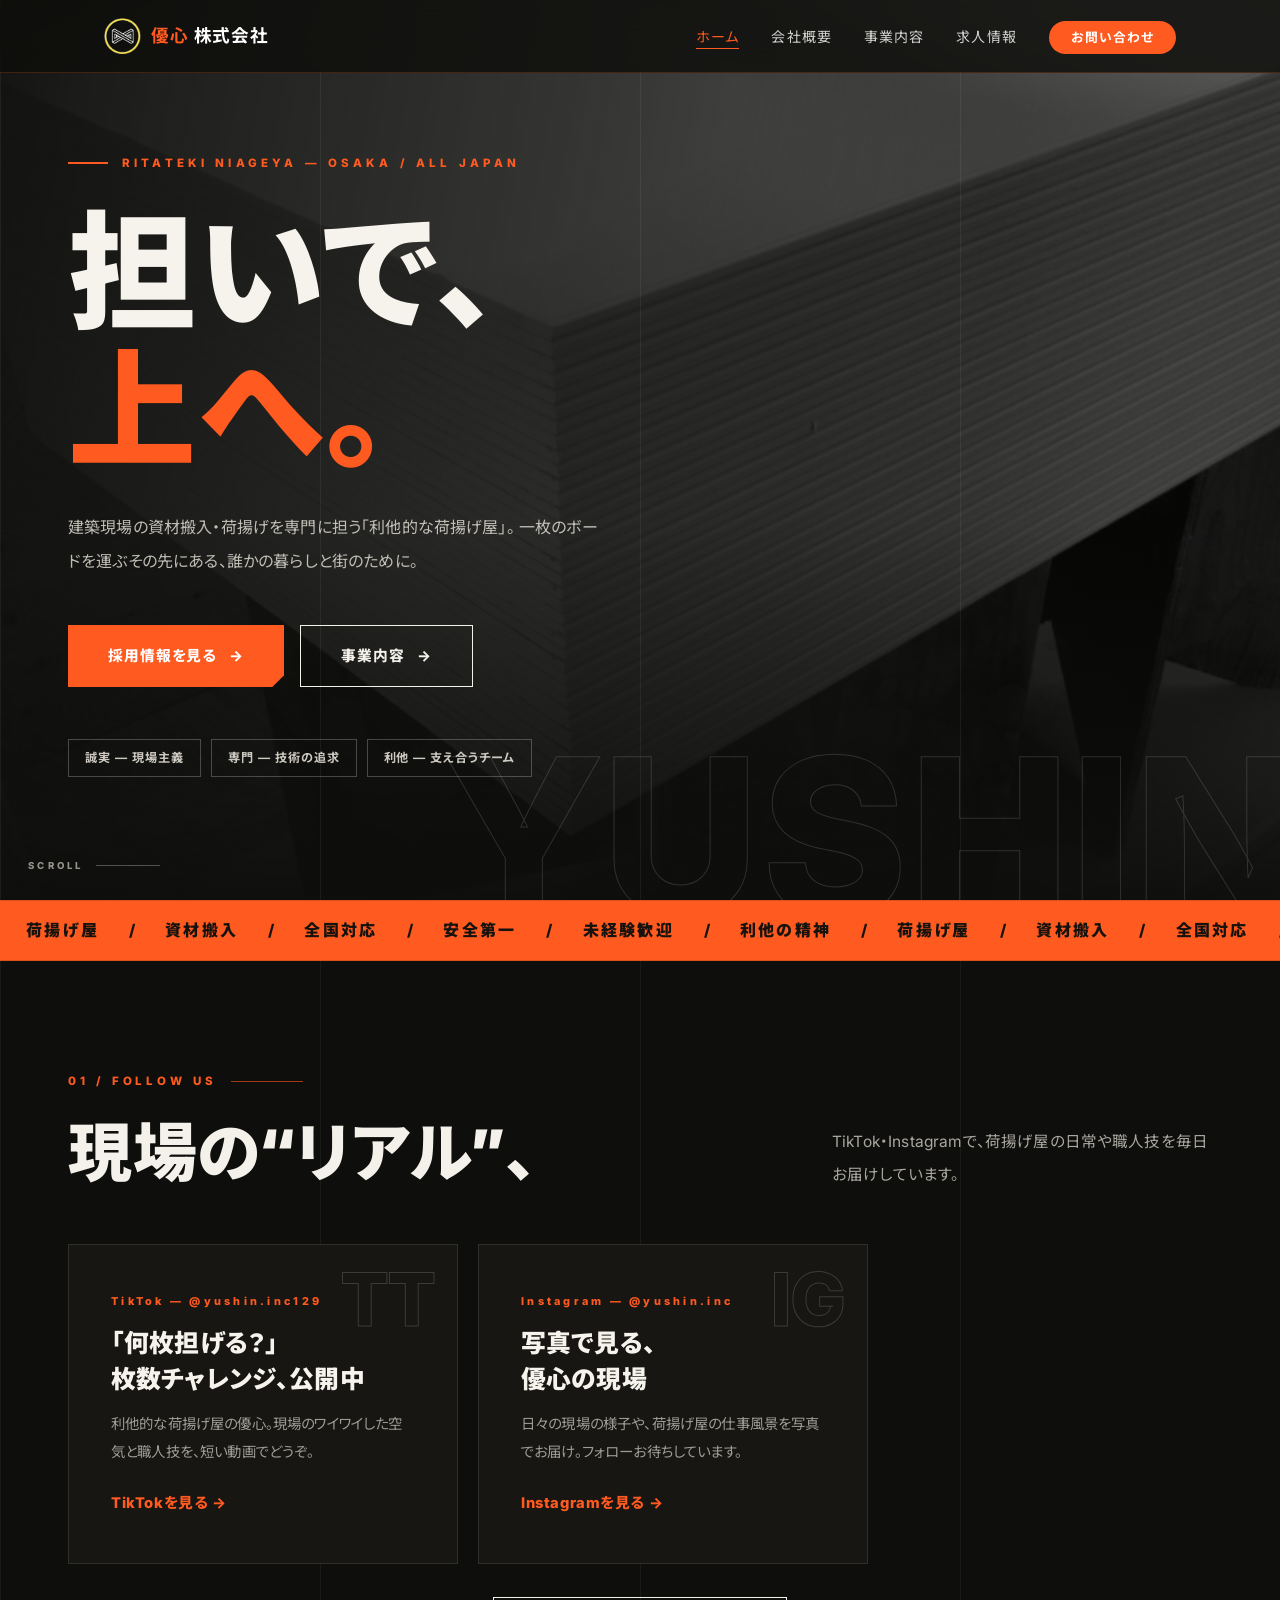
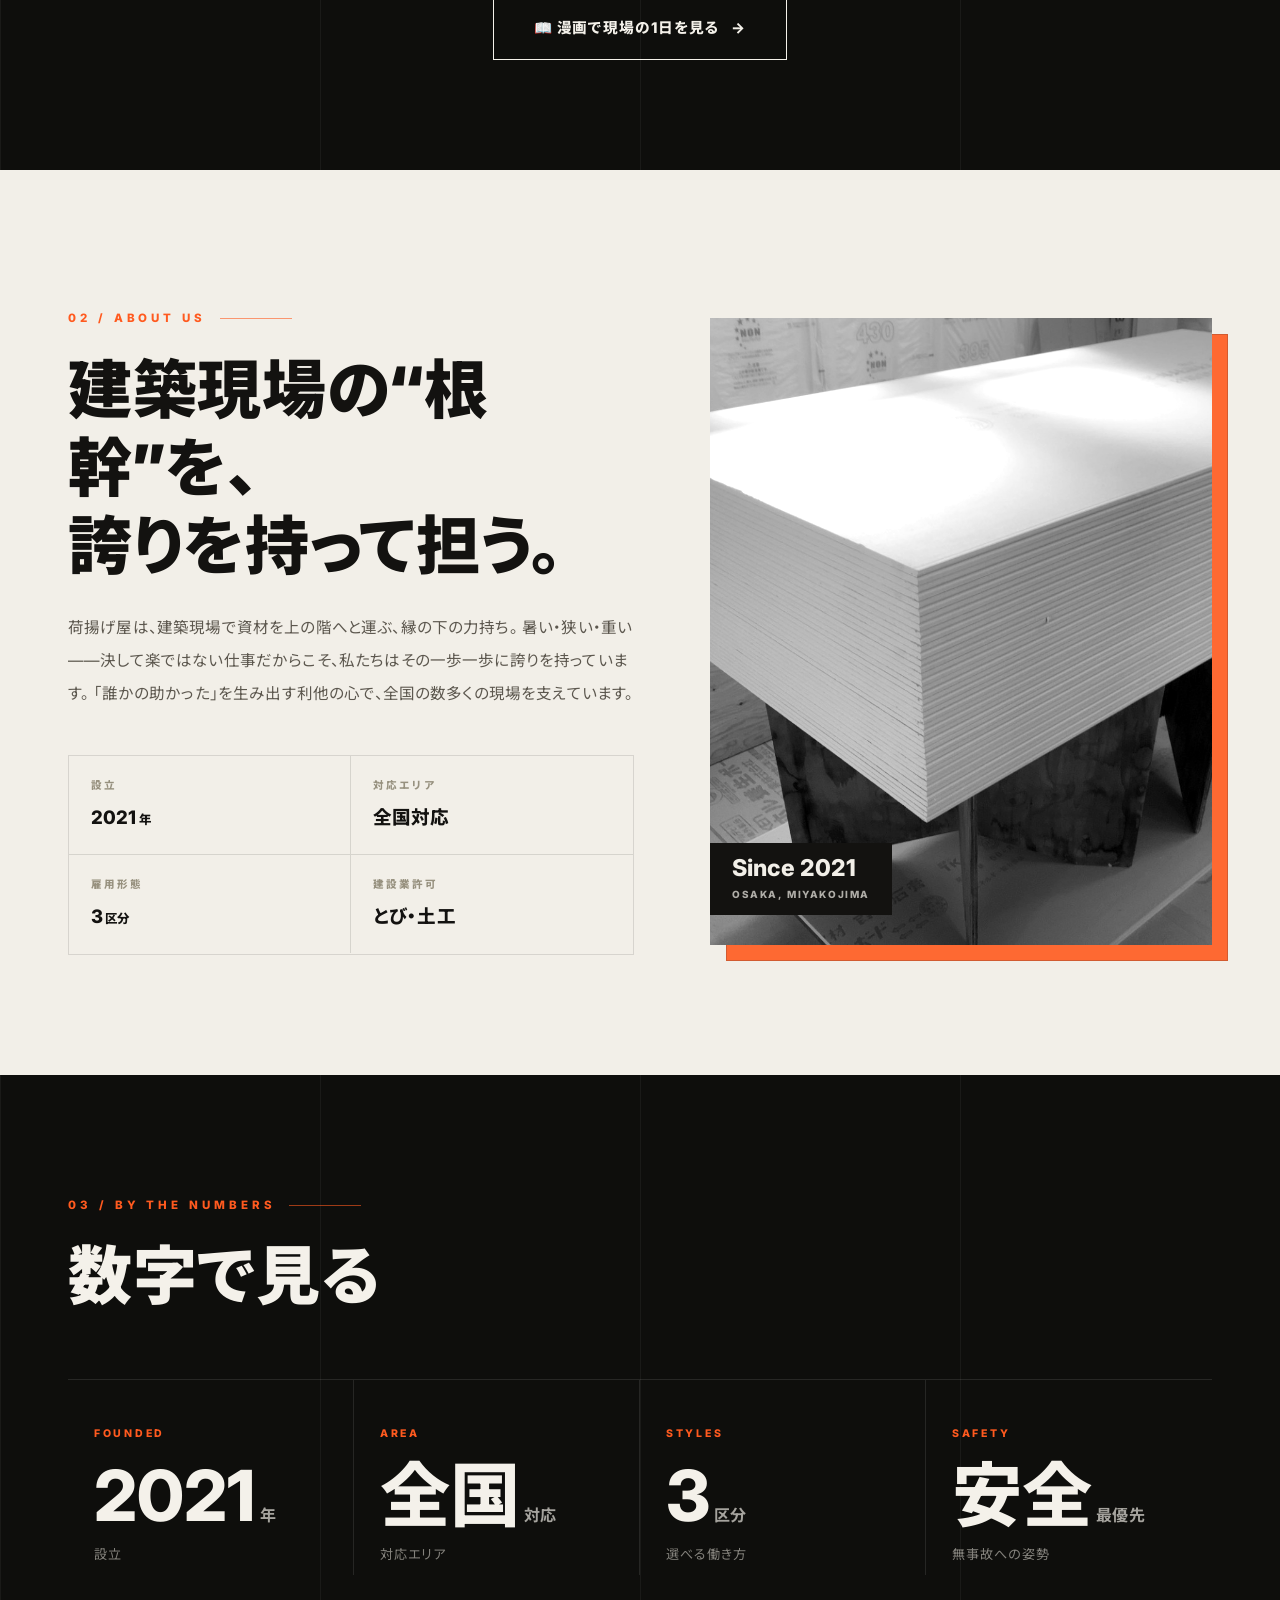
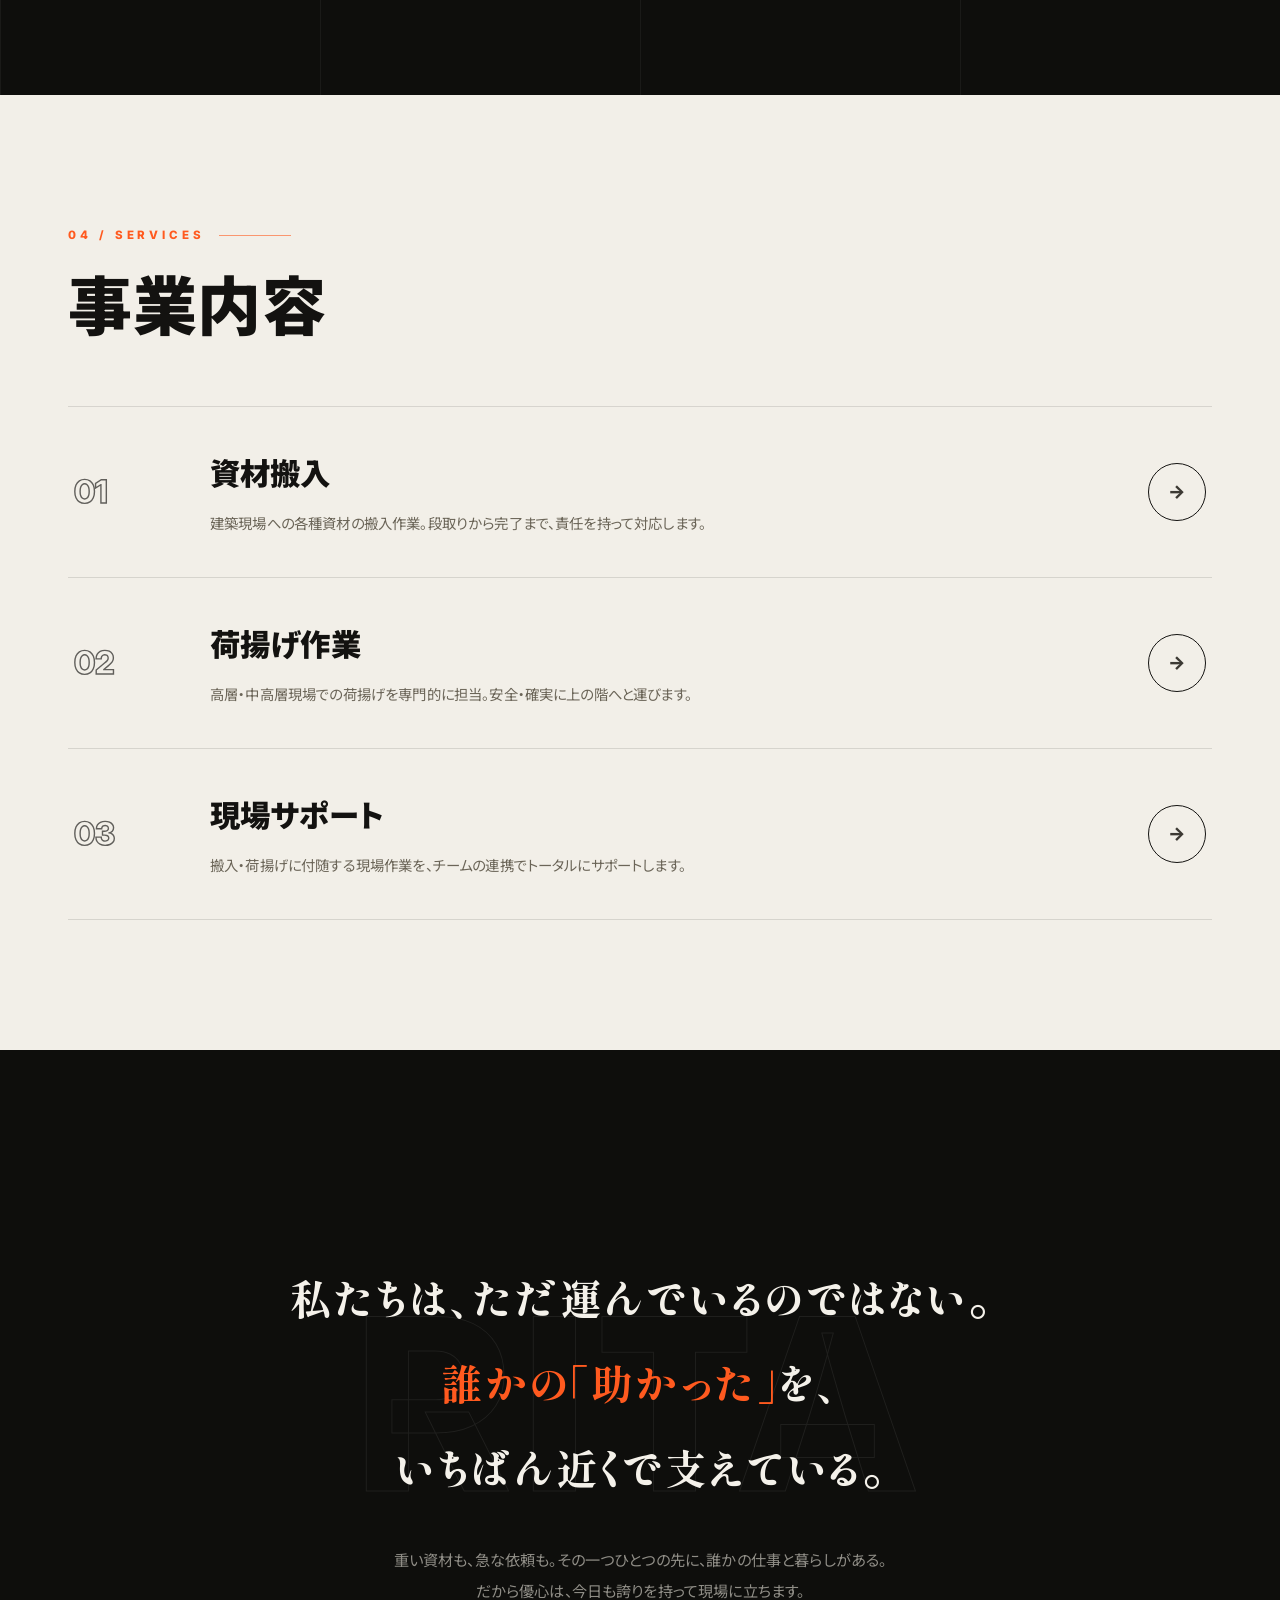
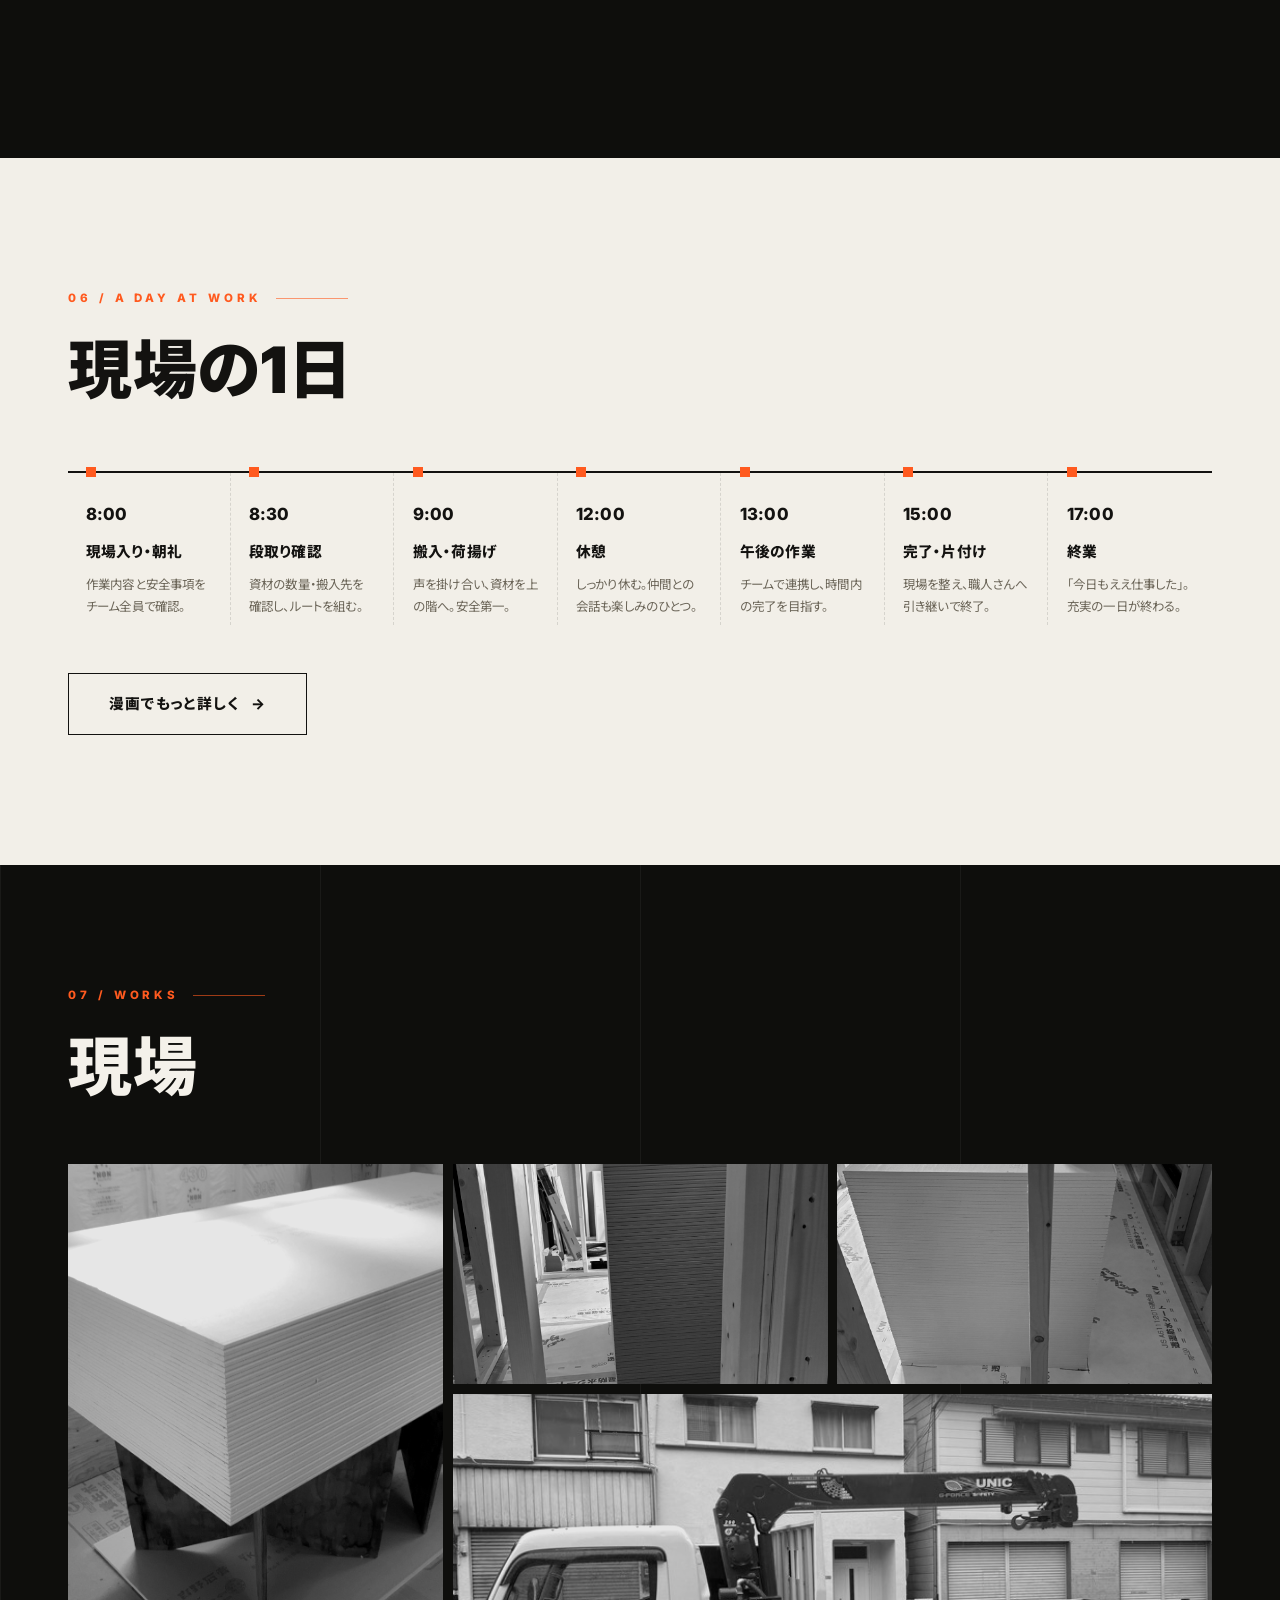
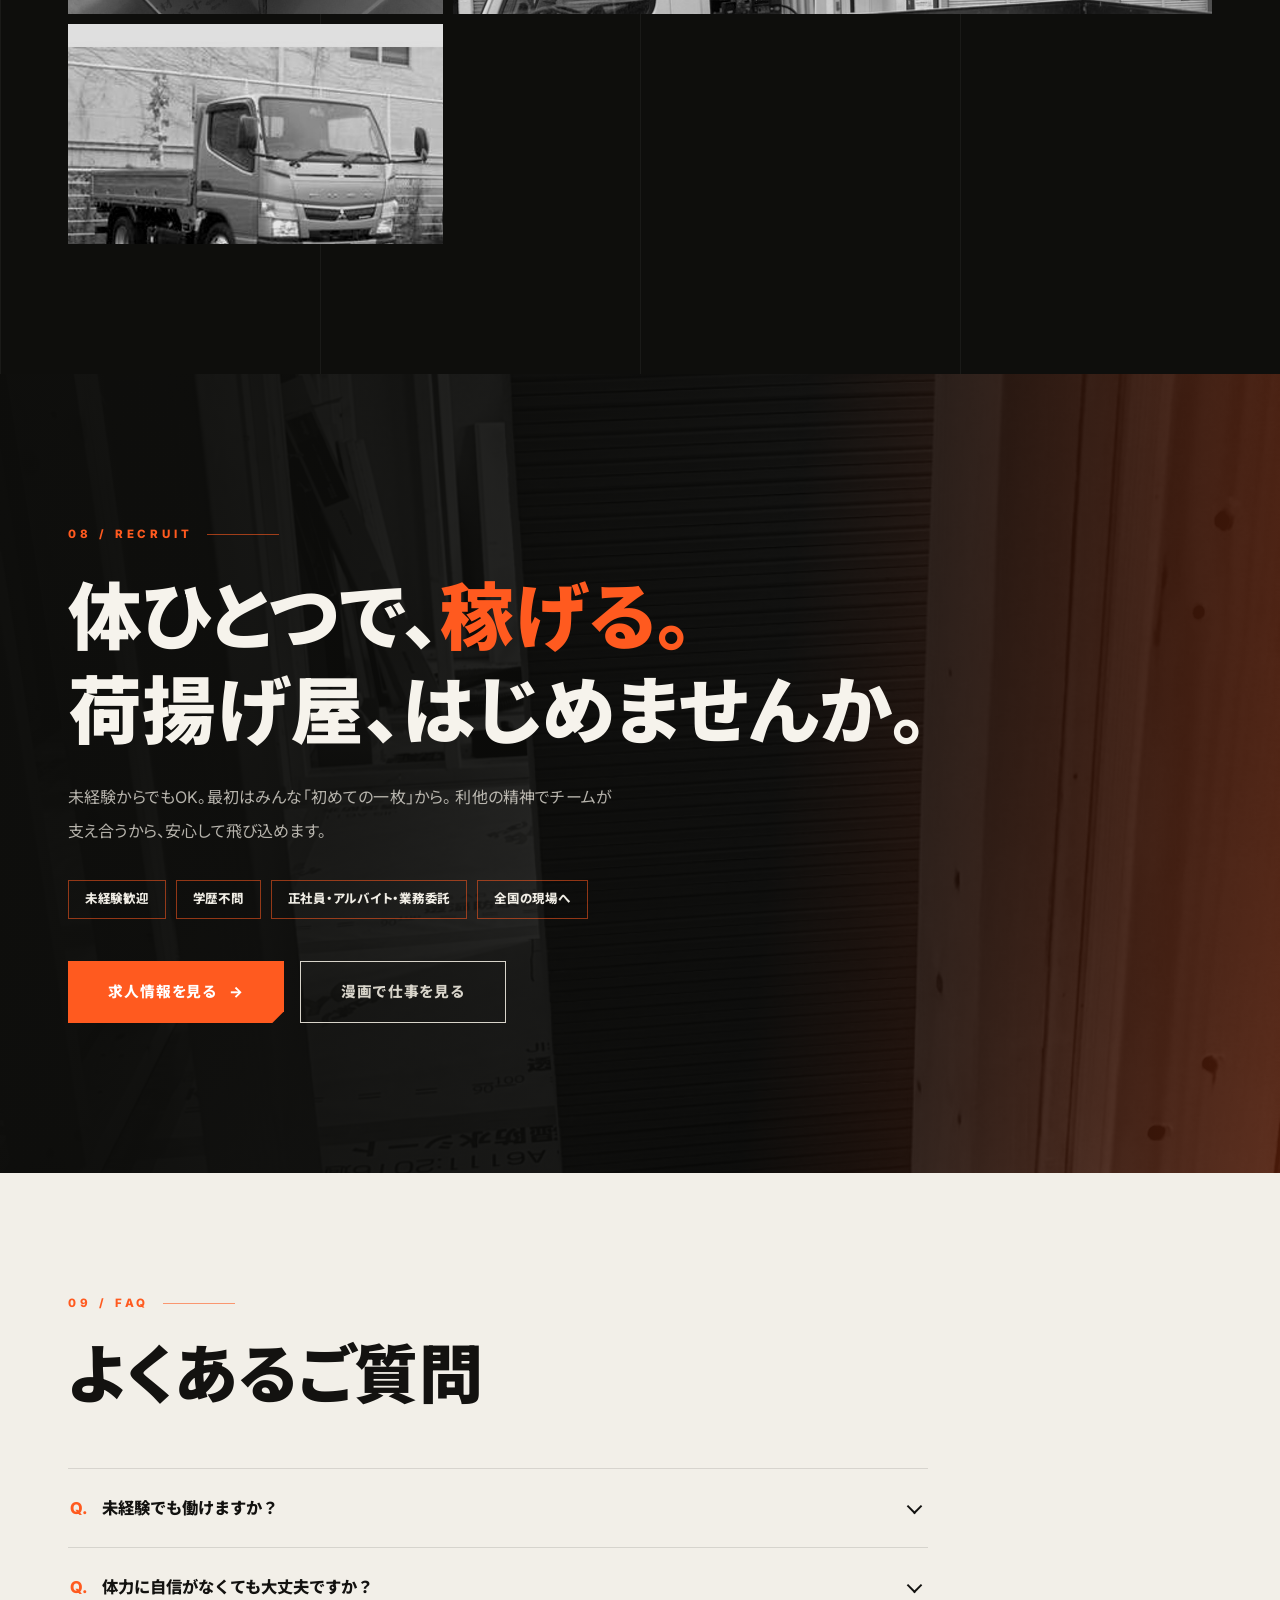
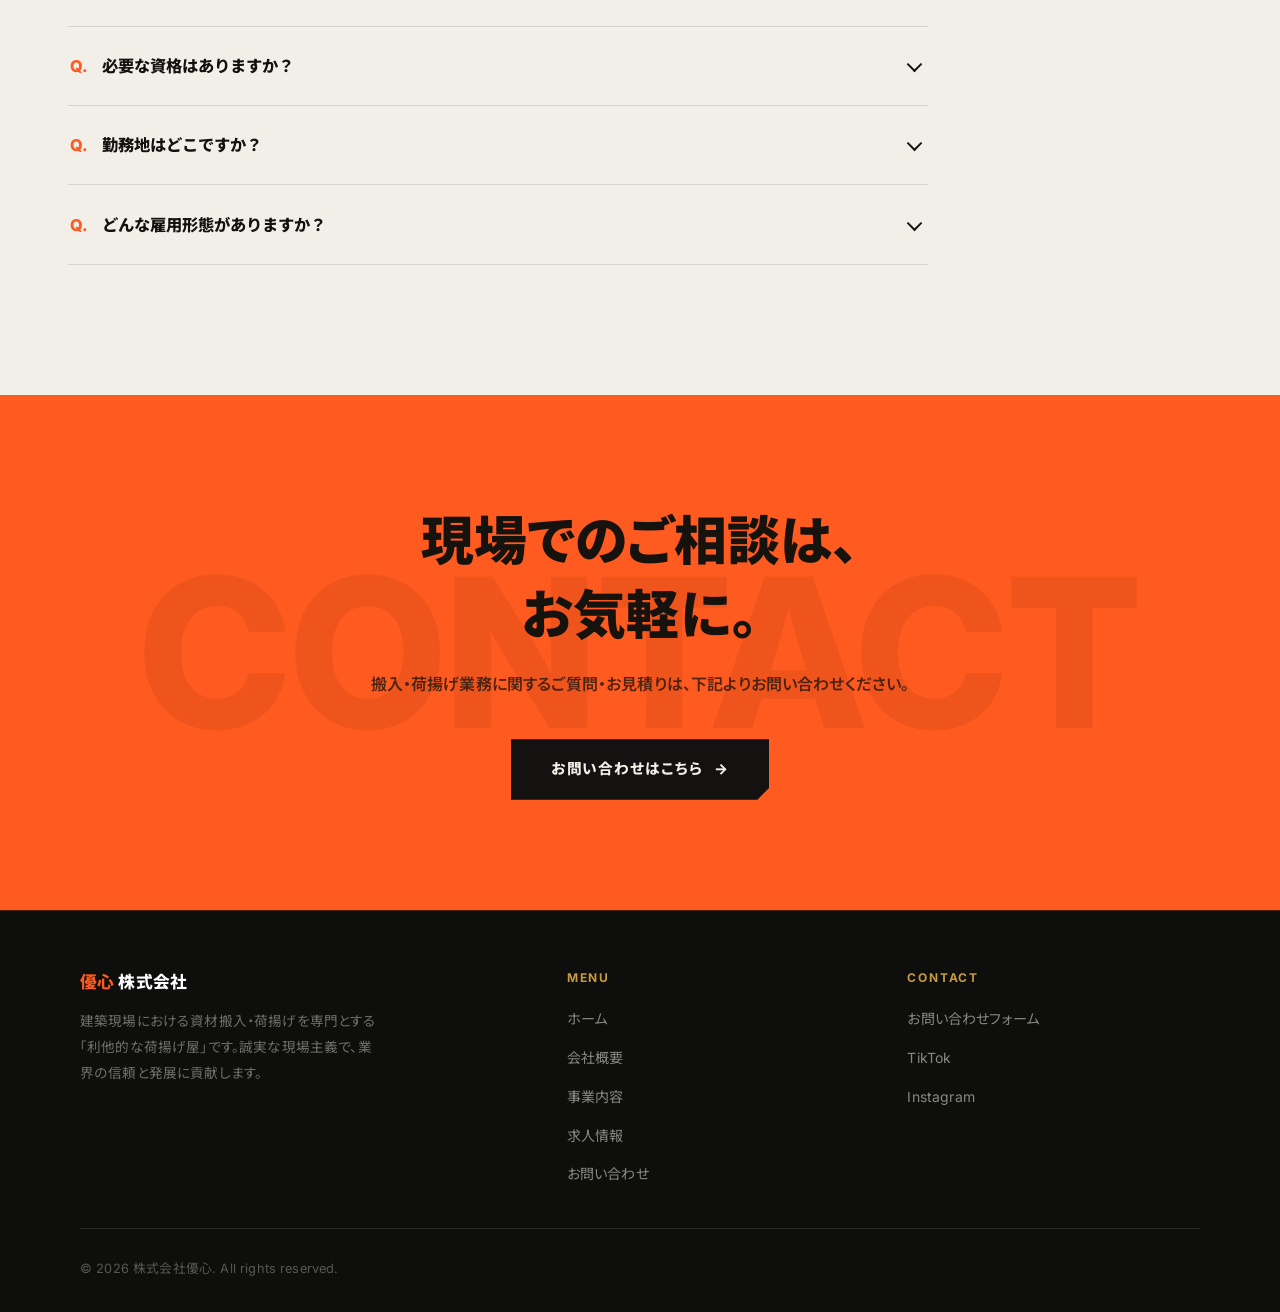
==== index.html @ e45fff1f "トップページをインダストリアル・エディトリアル調に全面刷新 テイストを紺×金の高級コーポレートから、炭黒×セーフティオレンジ× 特大タイポグラフィの上級デザインへ一新。  - 専用デザインシステム h" ====
<!DOCTYPE html>
<html lang="ja">
<head>
  <meta charset="UTF-8">
  <meta name="viewport" content="width=device-width, initial-scale=1.0">
  <title>株式会社優心 | 建築現場の搬入・荷揚げ専門｜大阪</title>
  <meta name="description" content="株式会社優心は、大阪を拠点に建築現場の資材搬入・荷揚げを専門とする「利他的な荷揚げ屋」です。誠実な現場主義で、全国の現場を支えます。未経験歓迎・求人募集中。">
  <link rel="stylesheet" href="style.css">
  <link rel="stylesheet" href="home.css">
</head>
<body>

  <!-- Header -->
  <header class="site-header">
    <div class="header-inner">
      <a href="index.html" class="site-logo">
        <img src="logo.png" alt="株式会社優心ロゴ" class="logo-img">
        <span class="logo-text"><span>優心</span> 株式会社</span>
      </a>
      <nav>
        <ul class="nav-links">
          <li><a href="index.html" class="active">ホーム</a></li>
          <li><a href="about.html">会社概要</a></li>
          <li><a href="business.html">事業内容</a></li>
          <li><a href="recruit.html">求人情報</a></li>
          <li><a href="contact.html" class="nav-cta">お問い合わせ</a></li>
        </ul>
      </nav>
    </div>
  </header>

  <main>

    <!-- ============ HERO ============ -->
    <section class="hv">
      <div class="hv-slides">
        <div class="hv-slide active" style="background-image:url('IMG_3528.JPG')"></div>
        <div class="hv-slide" style="background-image:url('IMG_3526.JPG')"></div>
        <div class="hv-slide" style="background-image:url('IMG_3527.JPG')"></div>
        <div class="hv-slide" style="background-image:url('IMG_3530.JPG')"></div>
      </div>
      <div class="hv-shade"></div>
      <div class="hv-grid"></div>
      <div class="hv-ghost" aria-hidden="true">YUSHIN</div>

      <div class="hv-in">
        <p class="hv-kicker">Ritateki Niageya — Osaka / All Japan</p>
        <h1 class="hv-title">担いで、<br><span class="org">上へ。</span></h1>
        <p class="hv-sub">
          建築現場の資材搬入・荷揚げを専門に担う「利他的な荷揚げ屋」。
          一枚のボードを運ぶその先にある、誰かの暮らしと街のために。
        </p>
        <div class="hv-cta">
          <a href="recruit.html" class="b-solid">採用情報を見る <span class="b-arrow">→</span></a>
          <a href="business.html" class="b-ghost">事業内容 <span class="b-arrow">→</span></a>
        </div>
        <div class="hv-badges">
          <span>誠実 — 現場主義</span>
          <span>専門 — 技術の追求</span>
          <span>利他 — 支え合うチーム</span>
        </div>
      </div>

      <div class="hv-scroll">SCROLL<span class="ln"></span></div>
    </section>

    <!-- ============ TAPE ============ -->
    <div class="tape" aria-hidden="true">
      <div class="tape-track">
        <span><span class="t">荷揚げ屋</span><span class="s">/</span><span class="t">資材搬入</span><span class="s">/</span><span class="t">全国対応</span><span class="s">/</span><span class="t">安全第一</span><span class="s">/</span><span class="t">未経験歓迎</span><span class="s">/</span><span class="t">利他の精神</span><span class="s">/</span></span>
        <span><span class="t">荷揚げ屋</span><span class="s">/</span><span class="t">資材搬入</span><span class="s">/</span><span class="t">全国対応</span><span class="s">/</span><span class="t">安全第一</span><span class="s">/</span><span class="t">未経験歓迎</span><span class="s">/</span><span class="t">利他の精神</span><span class="s">/</span></span>
      </div>
    </div>

    <!-- ============ SNS（最上部） ============ -->
    <section class="sns-sec dark-sec gridlines">
      <div class="ed-wrap">
        <div class="sns-head">
          <div>
            <p class="ed-index">01 / Follow Us</p>
            <h2 class="ed-title">現場の“リアル”、<span class="stroke">発信中。</span></h2>
          </div>
          <p class="ed-body" style="max-width:380px;">TikTok・Instagramで、荷揚げ屋の日常や職人技を毎日お届けしています。</p>
        </div>
        <div class="sns-grid">
          <a href="https://www.tiktok.com/@yushin.inc129" target="_blank" rel="noopener" class="sns-card">
            <span class="big" aria-hidden="true">TT</span>
            <p class="eyebrow">TikTok — @yushin.inc129</p>
            <h3>「何枚担げる？」<br>枚数チャレンジ、公開中</h3>
            <p>利他的な荷揚げ屋の優心。現場のワイワイした空気と職人技を、短い動画でどうぞ。</p>
            <span class="go">TikTokを見る <span class="b-arrow">→</span></span>
          </a>
          <a href="https://www.instagram.com/yushin.inc" target="_blank" rel="noopener" class="sns-card">
            <span class="big" aria-hidden="true">IG</span>
            <p class="eyebrow">Instagram — @yushin.inc</p>
            <h3>写真で見る、<br>優心の現場</h3>
            <p>日々の現場の様子や、荷揚げ屋の仕事風景を写真でお届け。フォローお待ちしています。</p>
            <span class="go">Instagramを見る <span class="b-arrow">→</span></span>
          </a>
        </div>
        <div class="sns-foot">
          <a href="manga.html" class="b-ghost">📖 漫画で現場の1日を見る <span class="b-arrow">→</span></a>
        </div>
      </div>
    </section>

    <!-- ============ ABOUT ============ -->
    <section class="about-sec light-sec">
      <div class="ed-wrap">
        <div class="about-grid">
          <div>
            <p class="ed-index">02 / About Us</p>
            <h2 class="ed-title">建築現場の“根幹”を、<br>誇りを持って担う。</h2>
            <p class="ed-body" style="margin-top:26px;">
              荷揚げ屋は、建築現場で資材を上の階へと運ぶ、縁の下の力持ち。
              暑い・狭い・重い——決して楽ではない仕事だからこそ、私たちはその一歩一歩に誇りを持っています。
              「誰かの助かった」を生み出す利他の心で、全国の数多くの現場を支えています。
            </p>
            <div class="about-facts">
              <div class="f"><div class="k">設立</div><div class="v" data-count="2021">2021<small>年</small></div></div>
              <div class="f"><div class="k">対応エリア</div><div class="v">全国対応</div></div>
              <div class="f"><div class="k">雇用形態</div><div class="v" data-count="3">3<small>区分</small></div></div>
              <div class="f"><div class="k">建設業許可</div><div class="v">とび・土工</div></div>
            </div>
          </div>
          <div class="about-media">
            <img src="IMG_3528.JPG" alt="現場に積まれた石膏ボード">
            <div class="tag"><div class="n">Since 2021</div><span class="t">OSAKA, MIYAKOJIMA</span></div>
          </div>
        </div>
      </div>
    </section>

    <!-- ============ NUMBERS ============ -->
    <section class="num-sec dark-sec gridlines">
      <div class="ed-wrap">
        <p class="ed-index">03 / By the Numbers</p>
        <h2 class="ed-title">数字で見る<span class="stroke">優心</span></h2>
        <div class="num-grid">
          <div class="num-b"><p class="idx">FOUNDED</p><div class="val" data-count="2021">2021<small>年</small></div><p class="cap">設立</p></div>
          <div class="num-b"><p class="idx">AREA</p><div class="val">全国<small>対応</small></div><p class="cap">対応エリア</p></div>
          <div class="num-b"><p class="idx">STYLES</p><div class="val" data-count="3">3<small>区分</small></div><p class="cap">選べる働き方</p></div>
          <div class="num-b"><p class="idx">SAFETY</p><div class="val">安全<small>最優先</small></div><p class="cap">無事故への姿勢</p></div>
        </div>
      </div>
    </section>

    <!-- ============ SERVICES ============ -->
    <section class="svc-sec light-sec">
      <div class="ed-wrap">
        <p class="ed-index">04 / Services</p>
        <h2 class="ed-title">事業内容</h2>
        <div class="svc-rows">
          <a href="business.html" class="svc-row">
            <span class="no">01</span>
            <div>
              <h3>資材搬入</h3>
              <p>建築現場への各種資材の搬入作業。段取りから完了まで、責任を持って対応します。</p>
            </div>
            <span class="arw">→</span>
          </a>
          <a href="business.html" class="svc-row">
            <span class="no">02</span>
            <div>
              <h3>荷揚げ作業</h3>
              <p>高層・中高層現場での荷揚げを専門的に担当。安全・確実に上の階へと運びます。</p>
            </div>
            <span class="arw">→</span>
          </a>
          <a href="business.html" class="svc-row">
            <span class="no">03</span>
            <div>
              <h3>現場サポート</h3>
              <p>搬入・荷揚げに付随する現場作業を、チームの連携でトータルにサポートします。</p>
            </div>
            <span class="arw">→</span>
          </a>
        </div>
      </div>
    </section>

    <!-- ============ PHILOSOPHY ============ -->
    <section class="philo-sec dark-sec">
      <span class="wm" aria-hidden="true">RITA</span>
      <div class="philo-in">
        <p class="ed-index" style="justify-content:center;">05 / Philosophy</p>
        <p class="philo-quote" style="margin-top:34px;">
          私たちは、ただ運んでいるのではない。<br>
          <em>誰かの「助かった」</em>を、<br>
          いちばん近くで支えている。
        </p>
        <p class="philo-sub">
          重い資材も、急な依頼も。その一つひとつの先に、誰かの仕事と暮らしがある。<br>
          だから優心は、今日も誇りを持って現場に立ちます。
        </p>
      </div>
    </section>

    <!-- ============ DAY FLOW ============ -->
    <section class="day-sec light-sec">
      <div class="ed-wrap">
        <p class="ed-index">06 / A Day at Work</p>
        <h2 class="ed-title">現場の1日</h2>
        <div class="day-rail">
          <div class="day-cell"><p class="tm">8:00</p><h3>現場入り・朝礼</h3><p>作業内容と安全事項をチーム全員で確認。</p></div>
          <div class="day-cell"><p class="tm">8:30</p><h3>段取り確認</h3><p>資材の数量・搬入先を確認し、ルートを組む。</p></div>
          <div class="day-cell"><p class="tm">9:00</p><h3>搬入・荷揚げ</h3><p>声を掛け合い、資材を上の階へ。安全第一。</p></div>
          <div class="day-cell"><p class="tm">12:00</p><h3>休憩</h3><p>しっかり休む。仲間との会話も楽しみのひとつ。</p></div>
          <div class="day-cell"><p class="tm">13:00</p><h3>午後の作業</h3><p>チームで連携し、時間内の完了を目指す。</p></div>
          <div class="day-cell"><p class="tm">15:00</p><h3>完了・片付け</h3><p>現場を整え、職人さんへ引き継いで終了。</p></div>
          <div class="day-cell"><p class="tm">17:00</p><h3>終業</h3><p>「今日もええ仕事した」。充実の一日が終わる。</p></div>
        </div>
        <div class="day-foot">
          <a href="manga.html" class="b-ghost">漫画でもっと詳しく <span class="b-arrow">→</span></a>
        </div>
      </div>
    </section>

    <!-- ============ GALLERY ============ -->
    <section class="gal-sec dark-sec gridlines">
      <div class="ed-wrap">
        <p class="ed-index">07 / Works</p>
        <h2 class="ed-title">現場<span class="stroke">ギャラリー</span></h2>
        <div class="gal-grid">
          <div class="gal-item tall"><img src="IMG_3528.JPG" alt="石膏ボードの搬入"><span class="cap">石膏ボードの搬入</span></div>
          <div class="gal-item"><img src="IMG_3526.JPG" alt="建築現場での荷揚げ"><span class="cap">建築現場での荷揚げ</span></div>
          <div class="gal-item"><img src="IMG_3527.JPG" alt="現場に納品された資材"><span class="cap">現場に納品された資材</span></div>
          <div class="gal-item wide"><img src="IMG_3530.JPG" alt="ユニック車も保有"><span class="cap">ユニック車も保有</span></div>
          <div class="gal-item"><img src="IMG_3529.JPG" alt="平ボディ車も保有"><span class="cap">平ボディ車も保有</span></div>
        </div>
      </div>
    </section>

    <!-- ============ RECRUIT ============ -->
    <section class="rec-sec">
      <div class="bgimg"><img src="IMG_3526.JPG" alt=""></div>
      <div class="rec-in">
        <p class="ed-index">08 / Recruit</p>
        <h2>体ひとつで、<em>稼げる。</em><br>荷揚げ屋、はじめませんか。</h2>
        <p class="lead">
          未経験からでもOK。最初はみんな「初めての一枚」から。
          利他の精神でチームが支え合うから、安心して飛び込めます。
        </p>
        <div class="rec-tags">
          <span>未経験歓迎</span><span>学歴不問</span><span>正社員・アルバイト・業務委託</span><span>全国の現場へ</span>
        </div>
        <div class="hv-cta" style="margin-top:0;">
          <a href="recruit.html" class="b-solid">求人情報を見る <span class="b-arrow">→</span></a>
          <a href="manga.html" class="b-ghost">漫画で仕事を見る</a>
        </div>
      </div>
    </section>

    <!-- ============ FAQ ============ -->
    <section class="faqv2-sec light-sec">
      <div class="ed-wrap">
        <p class="ed-index">09 / FAQ</p>
        <h2 class="ed-title">よくあるご質問</h2>
        <div class="faqv2">
          <div class="faq-item">
            <button class="faq-q">未経験でも働けますか？</button>
            <div class="faq-a"><div class="faq-a-inner">はい、まったく問題ありません。スタッフのほとんどが未経験スタート。先輩が担ぎ方のコツから丁寧に教えるので、最初の「一枚」から安心して始められます。</div></div>
          </div>
          <div class="faq-item">
            <button class="faq-q">体力に自信がなくても大丈夫ですか？</button>
            <div class="faq-a"><div class="faq-a-inner">荷揚げは力任せではなく「コツ」が大切な仕事です。体の使い方を覚えれば、無理なく続けられます。最初は軽い枚数から、徐々に慣れていけます。</div></div>
          </div>
          <div class="faq-item">
            <button class="faq-q">必要な資格はありますか？</button>
            <div class="faq-a"><div class="faq-a-inner">特別な資格は不要です。学歴も問いません。やる気と、仲間を思いやる気持ちがあれば大歓迎です。</div></div>
          </div>
          <div class="faq-item">
            <button class="faq-q">勤務地はどこですか？</button>
            <div class="faq-a"><div class="faq-a-inner">大阪を拠点に、全国の現場へ向かいます。詳しい勤務地や直行直帰の可否は、お気軽にお問い合わせください。</div></div>
          </div>
          <div class="faq-item">
            <button class="faq-q">どんな雇用形態がありますか？</button>
            <div class="faq-a"><div class="faq-a-inner">正社員・アルバイト・業務委託の3区分からお選びいただけます。職種ごとの給与・条件は<a href="recruit.html">求人情報ページ</a>をご覧ください。</div></div>
          </div>
        </div>
      </div>
    </section>

    <!-- ============ FINAL CTA ============ -->
    <div class="last-cta">
      <span class="wm" aria-hidden="true">CONTACT</span>
      <h2>現場でのご相談は、<br>お気軽に。</h2>
      <p>搬入・荷揚げ業務に関するご質問・お見積りは、下記よりお問い合わせください。</p>
      <a href="contact.html" class="b-solid">お問い合わせはこちら <span class="b-arrow">→</span></a>
    </div>

  </main>

  <!-- Footer -->
  <footer class="site-footer">
    <div class="footer-inner">
      <div class="footer-top">
        <div class="footer-brand">
          <div class="footer-logo"><span>優心</span> 株式会社</div>
          <p>建築現場における資材搬入・荷揚げを専門とする「利他的な荷揚げ屋」です。誠実な現場主義で、業界の信頼と発展に貢献します。</p>
        </div>
        <div>
          <p class="footer-nav-title">Menu</p>
          <ul class="footer-nav-links">
            <li><a href="index.html">ホーム</a></li>
            <li><a href="about.html">会社概要</a></li>
            <li><a href="business.html">事業内容</a></li>
            <li><a href="recruit.html">求人情報</a></li>
            <li><a href="contact.html">お問い合わせ</a></li>
          </ul>
        </div>
        <div>
          <p class="footer-nav-title">Contact</p>
          <ul class="footer-nav-links">
            <li><a href="contact.html">お問い合わせフォーム</a></li>
            <li><a href="https://www.tiktok.com/@yushin.inc129" target="_blank" rel="noopener">TikTok</a></li>
            <li><a href="https://www.instagram.com/yushin.inc" target="_blank" rel="noopener">Instagram</a></li>
          </ul>
        </div>
      </div>
      <div class="footer-bottom">
        <p>&copy; 2026 株式会社優心. All rights reserved.</p>
      </div>
    </div>
  </footer>

  <script>
    (function () {
      var slides = document.querySelectorAll('.hv-slide');
      if (slides.length < 2) return;
      var cur = 0;
      setInterval(function () {
        slides[cur].classList.remove('active');
        cur = (cur + 1) % slides.length;
        slides[cur].classList.add('active');
      }, 6000);
    })();
  </script>
  <script src="site.js" defer></script>

</body>
</html>
---- style.css ----
@import url('https://fonts.googleapis.com/css2?family=Inter:wght@400;500;600;700;800&family=Noto+Sans+JP:wght@400;500;700;900&display=swap');

/* ===== Reset & Base ===== */
*, *::before, *::after {
  box-sizing: border-box;
  margin: 0;
  padding: 0;
}

:root {
  --navy: #0a1020;
  --navy-light: #14233f;
  --gold: #c79a3c;
  --gold-light: #e0b955;
  --white: #ffffff;
  --gray-50: #f7f8fa;
  --gray-100: #eef1f5;
  --gray-200: #e3e7ee;
  --gray-300: #cdd3dd;
  --gray-500: #6b7280;
  --gray-700: #353b47;
  --gray-900: #131722;
  --font-jp: 'Inter', 'Noto Sans JP', 'Hiragino Kaku Gothic ProN', 'Hiragino Sans', 'Yu Gothic', sans-serif;

  /* layered shadows for depth */
  --shadow-sm: 0 1px 2px rgba(16,24,40,0.04), 0 1px 3px rgba(16,24,40,0.06);
  --shadow-md: 0 4px 12px rgba(16,24,40,0.06), 0 2px 6px rgba(16,24,40,0.04);
  --shadow-lg: 0 18px 40px rgba(16,24,40,0.10), 0 6px 14px rgba(16,24,40,0.06);
  --shadow-xl: 0 30px 60px rgba(16,24,40,0.14), 0 10px 24px rgba(16,24,40,0.08);
  --radius: 14px;
  --radius-sm: 10px;
  --ease: cubic-bezier(0.22, 0.61, 0.36, 1);
}

html { scroll-behavior: smooth; -webkit-text-size-adjust: 100%; }

body {
  font-family: var(--font-jp);
  color: var(--gray-700);
  background: var(--white);
  line-height: 1.8;
  -webkit-font-smoothing: antialiased;
  -moz-osx-font-smoothing: grayscale;
  text-rendering: optimizeLegibility;
  font-feature-settings: 'palt' 1;
  letter-spacing: 0.01em;
  overflow-x: hidden;
}

img { display: block; max-width: 100%; }
a { text-decoration: none; color: inherit; }
ul { list-style: none; }

::selection { background: rgba(199,154,60,0.25); color: var(--navy); }

h1, h2, h3, h4 { font-feature-settings: 'palt' 1; }

/* ===== Header / Nav ===== */
.site-header {
  position: fixed;
  top: 0;
  width: 100%;
  z-index: 100;
  background: #080e1a;
  border-bottom: 1px solid rgba(200, 169, 110, 0.2);
}

.header-inner {
  max-width: 1120px;
  margin: 0 auto;
  padding: 0 24px;
  height: 64px;
  display: flex;
  align-items: center;
  justify-content: space-between;
}

.site-logo {
  display: flex;
  flex-direction: row;
  align-items: center;
  gap: 10px;
  text-decoration: none;
}

.logo-img {
  height: 36px;
  width: auto;
  display: block;
  object-fit: contain;
  border-radius: 6px;
}

.logo-text {
  font-size: 1.1rem;
  font-weight: 700;
  color: var(--white);
  letter-spacing: 0.05em;
}
.logo-text span { color: var(--gold); }

.nav-links {
  display: flex;
  gap: 32px;
}

.nav-links a {
  color: rgba(255,255,255,0.8);
  font-size: 0.875rem;
  letter-spacing: 0.08em;
  transition: color 0.2s;
  position: relative;
}

.nav-links a::after {
  content: '';
  position: absolute;
  bottom: -4px;
  left: 0;
  width: 0;
  height: 1px;
  background: var(--gold);
  transition: width 0.3s;
}

.nav-links a:hover, .nav-links a.active {
  color: var(--gold);
}
.nav-links a:hover::after, .nav-links a.active::after {
  width: 100%;
}

.nav-cta {
  background: var(--gold);
  color: var(--navy) !important;
  padding: 8px 20px;
  border-radius: 4px;
  font-weight: 700;
  font-size: 0.8rem !important;
  transition: background 0.2s !important;
}
.nav-cta:hover { background: var(--gold-light) !important; }
.nav-cta::after { display: none !important; }

/* ===== Page Wrapper ===== */
.page-main { padding-top: 64px; }

/* ===== Hero ===== */
.hero {
  position: relative;
  min-height: 88vh;
  display: flex;
  align-items: center;
  background: linear-gradient(135deg, var(--navy) 0%, #0a1628 60%, #0f2040 100%);
  overflow: hidden;
}

.hero-slides {
  position: absolute;
  inset: 0;
  z-index: 0;
}

.hero-slide {
  position: absolute;
  inset: 0;
  background-size: cover;
  background-position: center;
  opacity: 0;
  transition: opacity 1.5s ease;
}

.hero-slide.active {
  opacity: 1;
}

.hero-overlay {
  position: absolute;
  inset: 0;
  background: linear-gradient(to bottom, rgba(8,14,26,0.72) 0%, rgba(8,14,26,0.58) 100%);
  z-index: 1;
}

.hero::before {
  content: '';
  position: absolute;
  inset: 0;
  background: url("data:image/svg+xml,%3Csvg xmlns='http://www.w3.org/2000/svg' width='60' height='60'%3E%3Crect width='60' height='60' fill='none'/%3E%3Cpath d='M0 60L60 0M-15 45L45 -15M15 75L75 15' stroke='rgba(200,169,110,0.06)' stroke-width='1'/%3E%3C/svg%3E") repeat;
  z-index: 2;
}

.hero-inner {
  position: relative;
  z-index: 3;
  max-width: 1120px;
  margin: 0 auto;
  padding: 80px 24px;
}

.hero-label {
  display: inline-block;
  font-size: 0.75rem;
  letter-spacing: 0.2em;
  color: var(--gold);
  text-transform: uppercase;
  margin-bottom: 24px;
  border-left: 2px solid var(--gold);
  padding-left: 12px;
}

.hero h1 {
  font-size: clamp(2rem, 5vw, 3.25rem);
  font-weight: 700;
  color: var(--white);
  line-height: 1.45;
  margin-bottom: 28px;
  letter-spacing: 0.03em;
}

.hero h1 em {
  font-style: normal;
  color: var(--gold);
}

.hero-desc {
  font-size: 1rem;
  color: rgba(255,255,255,0.7);
  max-width: 560px;
  line-height: 2;
  margin-bottom: 48px;
}

.btn-primary {
  display: inline-flex;
  align-items: center;
  gap: 8px;
  background: var(--gold);
  color: var(--navy);
  padding: 14px 36px;
  border-radius: 4px;
  font-weight: 700;
  font-size: 0.95rem;
  letter-spacing: 0.05em;
  transition: background 0.2s, transform 0.2s;
}
.btn-primary:hover {
  background: var(--gold-light);
  transform: translateY(-1px);
}

.btn-secondary {
  display: inline-flex;
  align-items: center;
  gap: 8px;
  border: 1px solid var(--gold);
  color: var(--gold);
  padding: 13px 32px;
  border-radius: 4px;
  font-weight: 600;
  font-size: 0.95rem;
  letter-spacing: 0.05em;
  transition: background 0.2s, color 0.2s;
  margin-left: 16px;
}
.btn-secondary:hover {
  background: rgba(200,169,110,0.1);
}

.hero-stats {
  display: flex;
  gap: 48px;
  margin-top: 64px;
  padding-top: 40px;
  border-top: 1px solid rgba(255,255,255,0.1);
}

.hero-stat-value {
  font-size: 2rem;
  font-weight: 700;
  color: var(--gold);
}

.hero-stat-label {
  font-size: 0.8rem;
  color: rgba(255,255,255,0.5);
  letter-spacing: 0.1em;
  margin-top: 4px;
}

/* ===== Section Common ===== */
.section {
  padding: 96px 24px;
}

.section-inner {
  max-width: 1120px;
  margin: 0 auto;
}

.section-label {
  font-size: 0.72rem;
  letter-spacing: 0.2em;
  color: var(--gold);
  text-transform: uppercase;
  margin-bottom: 12px;
  display: flex;
  align-items: center;
  gap: 10px;
}
.section-label::before {
  content: '';
  width: 24px;
  height: 1px;
  background: var(--gold);
}

.section-title {
  font-size: clamp(1.6rem, 3vw, 2.25rem);
  font-weight: 700;
  color: var(--gray-900);
  line-height: 1.4;
  margin-bottom: 20px;
}

.section-desc {
  color: var(--gray-500);
  max-width: 600px;
  line-height: 2;
  font-size: 0.95rem;
}

/* ===== Values Grid ===== */
.values-grid {
  display: grid;
  grid-template-columns: repeat(auto-fit, minmax(280px, 1fr));
  gap: 24px;
  margin-top: 56px;
}

.value-card {
  background: var(--gray-50);
  border: 1px solid var(--gray-100);
  border-radius: 8px;
  padding: 36px 32px;
  transition: transform 0.2s, box-shadow 0.2s;
}
.value-card:hover {
  transform: translateY(-4px);
  box-shadow: 0 12px 32px rgba(0,0,0,0.08);
}

.value-number {
  font-size: 0.75rem;
  font-weight: 700;
  color: var(--gold);
  letter-spacing: 0.15em;
  margin-bottom: 16px;
}

.value-title {
  font-size: 1.05rem;
  font-weight: 700;
  color: var(--gray-900);
  margin-bottom: 12px;
}

.value-desc {
  font-size: 0.875rem;
  color: var(--gray-500);
  line-height: 1.9;
}

/* ===== Vision Block ===== */
.vision-block {
  background: var(--navy);
  padding: 96px 24px;
}

.vision-inner {
  max-width: 900px;
  margin: 0 auto;
  text-align: center;
}

.vision-block .section-label {
  justify-content: center;
}
.vision-block .section-label::before { display: none; }

.vision-text {
  font-size: clamp(1.1rem, 2.5vw, 1.5rem);
  color: var(--white);
  line-height: 2;
  font-weight: 500;
  margin: 32px 0;
  border-left: 3px solid var(--gold);
  text-align: left;
  padding: 24px 32px;
  background: rgba(255,255,255,0.04);
  border-radius: 0 8px 8px 0;
}

.mission-text {
  font-size: 0.95rem;
  color: rgba(255,255,255,0.65);
  line-height: 2.2;
  text-align: left;
  margin-top: 24px;
}

/* ===== Business Services ===== */
.service-list {
  display: grid;
  grid-template-columns: repeat(auto-fit, minmax(300px, 1fr));
  gap: 2px;
  margin-top: 56px;
  background: var(--gray-100);
  border-radius: 8px;
  overflow: hidden;
}

.service-item {
  background: var(--white);
  padding: 40px 36px;
  transition: background 0.2s;
}
.service-item:hover {
  background: var(--gray-50);
}

.service-icon {
  font-size: 1.8rem;
  margin-bottom: 20px;
}

.service-title {
  font-size: 1.05rem;
  font-weight: 700;
  color: var(--gray-900);
  margin-bottom: 10px;
}

.service-desc {
  font-size: 0.875rem;
  color: var(--gray-500);
  line-height: 1.9;
}

/* ===== CTA Banner ===== */
.cta-banner {
  background: linear-gradient(120deg, var(--navy) 0%, var(--navy-light) 100%);
  padding: 72px 24px;
  text-align: center;
}

.cta-title {
  font-size: clamp(1.4rem, 3vw, 2rem);
  font-weight: 700;
  color: var(--white);
  margin-bottom: 12px;
}

.cta-desc {
  color: rgba(255,255,255,0.6);
  font-size: 0.95rem;
  margin-bottom: 36px;
}

/* ===== Page Hero (inner pages) ===== */
.page-hero {
  background: var(--navy);
  padding: 80px 24px 64px;
}

.page-hero-inner {
  max-width: 1120px;
  margin: 0 auto;
}

.page-hero h1 {
  font-size: clamp(1.8rem, 4vw, 2.75rem);
  font-weight: 700;
  color: var(--white);
  margin-top: 16px;
}

.breadcrumb {
  font-size: 0.8rem;
  color: rgba(255,255,255,0.4);
  display: flex;
  align-items: center;
  gap: 8px;
  margin-top: 24px;
}
.breadcrumb a { color: rgba(255,255,255,0.4); }
.breadcrumb a:hover { color: var(--gold); }

/* ===== Company Profile Table ===== */
.profile-section {
  padding: 80px 24px;
}

.profile-inner {
  max-width: 900px;
  margin: 0 auto;
}

.profile-table {
  width: 100%;
  border-collapse: collapse;
  margin-top: 48px;
  font-size: 0.95rem;
}

.profile-table tr {
  border-bottom: 1px solid var(--gray-100);
}

.profile-table th {
  width: 30%;
  text-align: left;
  padding: 20px 16px 20px 0;
  color: var(--gray-500);
  font-weight: 600;
  font-size: 0.875rem;
  letter-spacing: 0.05em;
  vertical-align: top;
}

.profile-table td {
  padding: 20px 0;
  color: var(--gray-700);
  line-height: 1.8;
}

/* ===== Org Chart ===== */
.org-section {
  background: var(--gray-50);
  padding: 80px 24px;
}

.org-inner {
  max-width: 800px;
  margin: 0 auto;
}

.org-chart {
  margin-top: 48px;
  display: flex;
  flex-direction: column;
  align-items: center;
  gap: 0;
}

.org-node {
  background: var(--navy);
  color: var(--white);
  padding: 16px 40px;
  border-radius: 6px;
  font-weight: 700;
  font-size: 0.95rem;
  text-align: center;
  min-width: 200px;
}

.org-node.gold { background: var(--gold); color: var(--navy); }
.org-node.light { background: var(--white); color: var(--gray-700); border: 1px solid var(--gray-300); }

.org-connector {
  width: 2px;
  height: 32px;
  background: var(--gray-300);
}

.org-row {
  display: flex;
  gap: 24px;
  position: relative;
}

.org-branch {
  display: flex;
  flex-direction: column;
  align-items: center;
  gap: 0;
}

.org-h-line {
  height: 2px;
  background: var(--gray-300);
  width: 100%;
  position: absolute;
  top: 0;
  left: 0;
}

/* ===== Contact Form ===== */
.contact-section {
  padding: 80px 24px;
}

.contact-inner {
  max-width: 800px;
  margin: 0 auto;
}

.contact-info-grid {
  display: grid;
  grid-template-columns: 1fr 1fr;
  gap: 24px;
  margin-bottom: 56px;
}

.contact-info-card {
  background: var(--gray-50);
  border-radius: 8px;
  padding: 28px 24px;
}

.contact-info-label {
  font-size: 0.75rem;
  color: var(--gold);
  font-weight: 700;
  letter-spacing: 0.15em;
  text-transform: uppercase;
  margin-bottom: 8px;
}

.contact-info-value {
  font-size: 0.95rem;
  color: var(--gray-700);
}

.form-group {
  margin-bottom: 24px;
}

.form-label {
  display: block;
  font-size: 0.875rem;
  font-weight: 600;
  color: var(--gray-700);
  margin-bottom: 8px;
}

.form-label .required {
  color: #e53e3e;
  margin-left: 4px;
  font-size: 0.75rem;
}

.form-input,
.form-select,
.form-textarea {
  width: 100%;
  padding: 12px 16px;
  border: 1px solid var(--gray-300);
  border-radius: 6px;
  font-size: 0.95rem;
  font-family: var(--font-jp);
  color: var(--gray-700);
  background: var(--white);
  transition: border-color 0.2s, box-shadow 0.2s;
  appearance: none;
}

.form-input:focus,
.form-select:focus,
.form-textarea:focus {
  outline: none;
  border-color: var(--gold);
  box-shadow: 0 0 0 3px rgba(200,169,110,0.15);
}

.form-textarea { resize: vertical; min-height: 160px; }

.form-select-wrap {
  position: relative;
}
.form-select-wrap::after {
  content: '▾';
  position: absolute;
  right: 16px;
  top: 50%;
  transform: translateY(-50%);
  color: var(--gray-500);
  pointer-events: none;
}

.form-row { display: grid; grid-template-columns: 1fr 1fr; gap: 16px; }

.btn-submit {
  display: inline-flex;
  align-items: center;
  justify-content: center;
  gap: 10px;
  width: 100%;
  background: var(--navy);
  color: var(--white);
  padding: 16px;
  border-radius: 6px;
  font-size: 1rem;
  font-weight: 700;
  font-family: var(--font-jp);
  letter-spacing: 0.05em;
  cursor: pointer;
  border: none;
  transition: background 0.2s, transform 0.2s;
  margin-top: 8px;
}
.btn-submit:hover {
  background: var(--navy-light);
  transform: translateY(-1px);
}

.privacy-note {
  font-size: 0.8rem;
  color: var(--gray-500);
  text-align: center;
  margin-top: 16px;
  line-height: 1.8;
}

/* ===== SNS Banners ===== */
.sns-section {
  padding: 80px 24px;
  background: var(--gray-50);
}

.sns-grid {
  display: grid;
  grid-template-columns: 1fr 1fr;
  gap: 20px;
  margin-top: 48px;
  max-width: 800px;
}

.sns-banner {
  display: flex;
  align-items: center;
  gap: 20px;
  background: linear-gradient(120deg, #000000 0%, #1c1c1c 70%, #2e2e2e 100%);
  border: 2px solid rgba(255,255,255,0.25);
  border-radius: 12px;
  padding: 20px 28px;
  text-decoration: none;
  transition: transform 0.2s, box-shadow 0.2s;
}
.sns-banner:hover {
  transform: translateY(-3px);
  box-shadow: 0 12px 32px rgba(0,0,0,0.4);
  border-color: rgba(255,255,255,0.5);
}

.sns-icon {
  flex-shrink: 0;
  display: flex;
  align-items: center;
  justify-content: center;
}

.sns-name {
  font-size: 1.5rem;
  font-weight: 700;
  color: var(--white);
  letter-spacing: 0.02em;
  line-height: 1.2;
}

.sns-handle {
  font-size: 0.82rem;
  color: rgba(255,255,255,0.6);
  margin-top: 4px;
  letter-spacing: 0.05em;
}

@media (max-width: 768px) {
  .sns-grid { grid-template-columns: 1fr; }
}

/* ===== Footer ===== */
.site-footer {
  background: var(--navy);
  padding: 56px 24px 32px;
}

.footer-inner {
  max-width: 1120px;
  margin: 0 auto;
}

.footer-top {
  display: grid;
  grid-template-columns: 1.5fr 1fr 1fr;
  gap: 48px;
  padding-bottom: 40px;
  border-bottom: 1px solid rgba(255,255,255,0.1);
}

.footer-brand p {
  font-size: 0.85rem;
  color: rgba(255,255,255,0.4);
  line-height: 1.9;
  margin-top: 12px;
  max-width: 300px;
}

.footer-logo {
  font-size: 1.05rem;
  font-weight: 700;
  color: var(--white);
}
.footer-logo span { color: var(--gold); }

.footer-nav-title {
  font-size: 0.75rem;
  font-weight: 700;
  letter-spacing: 0.15em;
  color: var(--gold);
  text-transform: uppercase;
  margin-bottom: 16px;
}

.footer-nav-links {
  display: flex;
  flex-direction: column;
  gap: 10px;
}

.footer-nav-links a {
  font-size: 0.875rem;
  color: rgba(255,255,255,0.5);
  transition: color 0.2s;
}
.footer-nav-links a:hover { color: var(--white); }

.footer-bottom {
  display: flex;
  justify-content: space-between;
  align-items: center;
  padding-top: 28px;
  font-size: 0.8rem;
  color: rgba(255,255,255,0.3);
}

/* ===== Divider ===== */
.divider {
  width: 48px;
  height: 3px;
  background: var(--gold);
  margin: 24px 0;
}

/* ===== Business Page ===== */
.business-detail {
  padding: 80px 24px;
}
.business-inner {
  max-width: 1000px;
  margin: 0 auto;
}

/* ===== Recruit Page ===== */
.recruit-conditions {
  display: grid;
  grid-template-columns: 1fr 1fr;
  gap: 32px;
  margin-top: 48px;
}

.recruit-salary-card {
  background: var(--navy);
  border-radius: 12px;
  padding: 40px 36px;
}

.recruit-location-card {
  background: var(--gray-50);
  border-radius: 12px;
  padding: 40px 36px;
  border: 1px solid var(--gray-100);
}

.recruit-card-label {
  font-size: 0.72rem;
  font-weight: 700;
  letter-spacing: 0.18em;
  color: var(--gold);
  margin-bottom: 20px;
}

.recruit-card-title {
  font-size: 1.25rem;
  font-weight: 700;
  color: var(--white);
  margin-bottom: 32px;
}

.recruit-salary-rows {
  display: flex;
  flex-direction: column;
  gap: 20px;
}

.recruit-salary-row {
  border-left: 3px solid var(--gold);
  padding-left: 20px;
}

.recruit-salary-tag {
  font-size: 0.78rem;
  color: rgba(255,255,255,0.55);
  letter-spacing: 0.1em;
  margin-bottom: 6px;
}

.recruit-salary-value {
  font-size: 2rem;
  font-weight: 700;
  color: var(--gold);
  line-height: 1.2;
}

.recruit-salary-unit {
  font-size: 1rem;
  color: rgba(255,255,255,0.7);
}

.recruit-salary-note {
  font-size: 0.78rem;
  color: rgba(255,255,255,0.4);
  margin-top: 24px;
}

.recruit-location-body {
  display: flex;
  align-items: center;
  gap: 16px;
  margin-top: 8px;
}

.recruit-location-area {
  font-size: 1.6rem;
  font-weight: 700;
  color: var(--gray-900);
}

.recruit-location-sub {
  font-size: 0.85rem;
  color: var(--gray-500);
  margin-top: 6px;
}

.business-block {
  display: grid;
  grid-template-columns: 1fr 1fr;
  gap: 64px;
  align-items: center;
  padding: 56px 0;
  border-bottom: 1px solid var(--gray-100);
}

.business-block:last-child { border-bottom: none; }

.business-block.reverse { direction: rtl; }
.business-block.reverse > * { direction: ltr; }

.business-tag {
  font-size: 0.72rem;
  font-weight: 700;
  letter-spacing: 0.2em;
  color: var(--gold);
  text-transform: uppercase;
  margin-bottom: 16px;
}

.business-title {
  font-size: 1.5rem;
  font-weight: 700;
  color: var(--gray-900);
  margin-bottom: 20px;
  line-height: 1.4;
}

.business-desc {
  font-size: 0.9rem;
  color: var(--gray-500);
  line-height: 2.1;
}

.business-img {
  background: linear-gradient(135deg, var(--navy) 0%, var(--navy-light) 100%);
  border-radius: 8px;
  aspect-ratio: 4/3;
  display: flex;
  align-items: center;
  justify-content: center;
  font-size: 4rem;
}

.feature-tags {
  display: flex;
  flex-wrap: wrap;
  gap: 8px;
  margin-top: 20px;
}

.feature-tag {
  font-size: 0.75rem;
  padding: 4px 12px;
  border: 1px solid var(--gold);
  color: var(--gold);
  border-radius: 20px;
}

/* ===== Recruit Tabs ===== */
.recruit-tabs-wrap {
  padding: 80px 24px;
  background: var(--gray-50);
}

.recruit-tabs-inner {
  max-width: 1000px;
  margin: 0 auto;
}

.tab-buttons {
  display: flex;
  gap: 0;
  border-bottom: 2px solid var(--gray-300);
  margin-bottom: 56px;
}

.tab-btn {
  padding: 14px 36px;
  font-size: 0.95rem;
  font-weight: 700;
  color: var(--gray-500);
  background: none;
  border: none;
  border-bottom: 3px solid transparent;
  margin-bottom: -2px;
  cursor: pointer;
  letter-spacing: 0.05em;
  transition: color 0.2s, border-color 0.2s;
}

.tab-btn:hover { color: var(--gray-900); }

.tab-btn.active {
  color: var(--navy);
  border-bottom-color: var(--gold);
}

.tab-panel { display: none; }
.tab-panel.active { display: block; }

.recruit-job-card {
  background: var(--white);
  border-radius: 12px;
  padding: 40px 40px;
  margin-bottom: 24px;
  border: 1px solid var(--gray-100);
}

.recruit-job-header {
  display: flex;
  align-items: flex-start;
  justify-content: space-between;
  gap: 24px;
  margin-bottom: 28px;
}

.recruit-job-title-wrap { flex: 1; }

.recruit-job-tag {
  font-size: 0.72rem;
  font-weight: 700;
  color: var(--gold);
  letter-spacing: 0.15em;
  margin-bottom: 8px;
}

.recruit-job-name {
  font-size: 1.4rem;
  font-weight: 700;
  color: var(--gray-900);
  margin-bottom: 0;
}

.recruit-job-salary {
  text-align: right;
  white-space: nowrap;
}

.recruit-job-salary-label {
  font-size: 0.72rem;
  color: var(--gray-500);
  letter-spacing: 0.1em;
  margin-bottom: 4px;
}

.recruit-job-salary-value {
  font-size: 1.4rem;
  font-weight: 700;
  color: var(--navy);
}

.recruit-job-salary-unit {
  font-size: 0.85rem;
  color: var(--gray-500);
}

.recruit-job-desc {
  font-size: 0.92rem;
  color: var(--gray-700);
  line-height: 1.9;
  margin-bottom: 24px;
}

.recruit-job-footer {
  display: flex;
  align-items: center;
  justify-content: space-between;
  flex-wrap: wrap;
  gap: 16px;
}

.recruit-indeed-btn {
  display: inline-flex;
  align-items: center;
  gap: 8px;
  background: #2164f3;
  color: #fff;
  padding: 10px 24px;
  border-radius: 4px;
  font-weight: 700;
  font-size: 0.88rem;
  text-decoration: none;
  transition: background 0.2s, transform 0.2s;
}

.recruit-indeed-btn:hover {
  background: #1a52d4;
  transform: translateY(-1px);
}

.manga-cta-link {
  display: inline-flex;
  align-items: center;
  gap: 12px;
  background: var(--navy);
  color: var(--white);
  border: 2px solid var(--gold);
  border-radius: 8px;
  padding: 14px 28px;
  font-weight: 700;
  font-size: 0.95rem;
  text-decoration: none;
  transition: background 0.2s, transform 0.2s;
}

.manga-cta-link:hover {
  background: var(--gold);
  color: var(--navy);
  transform: translateY(-2px);
}

/* ===== Responsive ===== */
@media (max-width: 768px) {
  .hero-stats { flex-direction: column; gap: 24px; }

  .footer-top { grid-template-columns: 1fr; gap: 32px; }
  .footer-bottom { flex-direction: column; gap: 8px; text-align: center; }

  .form-row { grid-template-columns: 1fr; }
  .contact-info-grid { grid-template-columns: 1fr; }

  .business-block,
  .business-block.reverse {
    grid-template-columns: 1fr;
    direction: ltr;
    gap: 32px;
  }

  .profile-table th { width: 38%; }

  .btn-secondary { margin-left: 0; margin-top: 12px; display: inline-flex; }
  .hero-buttons { display: flex; flex-direction: column; align-items: flex-start; }
}

/* ============================================================
   PRO POLISH v2 — typography · components · motion · mobile nav
   ============================================================ */

/* Heading weights via Inter/Noto */
.hero h1, .page-hero h1, .cta-title, .vision-text, .footer-logo { font-weight: 800; }
.section-title { font-weight: 800; letter-spacing: -0.01em; line-height: 1.36; }
.section-label, .hero-label { font-weight: 700; font-size: 0.7rem; letter-spacing: 0.22em; }

/* Header — glassy + scroll state */
.site-header {
  background: rgba(10,16,32,0.72);
  backdrop-filter: saturate(160%) blur(14px);
  -webkit-backdrop-filter: saturate(160%) blur(14px);
  border-bottom: 1px solid rgba(199,154,60,0.16);
  transition: background 0.3s var(--ease), box-shadow 0.3s var(--ease);
}
.site-header.scrolled { background: rgba(10,16,32,0.93); box-shadow: 0 8px 30px rgba(0,0,0,0.28); }
.header-inner { height: 72px; }
.page-main { padding-top: 72px; }

/* Buttons — pill, gradient, depth */
.btn-primary {
  border-radius: 999px; padding: 15px 38px;
  background: linear-gradient(135deg, var(--gold-light), var(--gold));
  box-shadow: 0 8px 20px rgba(199,154,60,0.30);
  transition: transform 0.25s var(--ease), box-shadow 0.25s var(--ease), filter 0.25s var(--ease);
}
.btn-primary:hover { transform: translateY(-2px); box-shadow: 0 12px 28px rgba(199,154,60,0.42); filter: brightness(1.04); }
.btn-secondary {
  border-radius: 999px; border-width: 1.5px; padding: 13.5px 34px;
  transition: background 0.25s var(--ease), color 0.25s var(--ease), transform 0.25s var(--ease);
}
.btn-secondary:hover { transform: translateY(-2px); background: rgba(199,154,60,0.12); }
.nav-cta { border-radius: 999px !important; padding: 9px 22px !important; }

/* Cards — refined depth + gold accent bar */
.value-card {
  background: #fff; border: 1px solid var(--gray-200); border-radius: var(--radius);
  box-shadow: var(--shadow-sm); padding: 38px 34px;
  position: relative; overflow: hidden;
  transition: transform 0.3s var(--ease), box-shadow 0.3s var(--ease), border-color 0.3s var(--ease);
}
.value-card::before {
  content: ''; position: absolute; left: 0; top: 0; bottom: 0; width: 3px;
  background: linear-gradient(var(--gold-light), var(--gold));
  transform: scaleY(0); transform-origin: top; transition: transform 0.35s var(--ease);
}
.value-card:hover { transform: translateY(-6px); box-shadow: var(--shadow-lg); border-color: rgba(199,154,60,0.4); }
.value-card:hover::before { transform: scaleY(1); }
.value-number { letter-spacing: 0.18em; }

/* Service list */
.service-list { box-shadow: var(--shadow-md); border-radius: var(--radius); border: 1px solid var(--gray-200); }
.service-item { transition: background 0.25s var(--ease); }
.service-icon {
  display: inline-flex; width: 56px; height: 56px; align-items: center; justify-content: center;
  background: linear-gradient(135deg, rgba(199,154,60,0.16), rgba(199,154,60,0.05));
  border-radius: 14px; font-size: 1.55rem; margin-bottom: 22px;
}

/* Section rhythm */
.section { padding: 110px 24px; }

/* Vision text refinement */
.vision-text { box-shadow: inset 0 0 0 1px rgba(255,255,255,0.04); }

/* CTA banner glow */
.cta-banner { position: relative; overflow: hidden; }
.cta-banner::before {
  content: ''; position: absolute; inset: 0; pointer-events: none;
  background: radial-gradient(circle at 82% -10%, rgba(199,154,60,0.18), transparent 55%);
}
.cta-banner > * { position: relative; }

/* Profile table */
.profile-table tr { transition: background 0.2s; }
.profile-table tr:hover { background: rgba(199,154,60,0.045); }
.profile-table th { color: var(--gray-700); }

/* Custom scrollbar */
@media (pointer: fine) {
  ::-webkit-scrollbar { width: 11px; }
  ::-webkit-scrollbar-track { background: var(--gray-50); }
  ::-webkit-scrollbar-thumb { background: #c3c9d4; border-radius: 8px; border: 3px solid var(--gray-50); }
  ::-webkit-scrollbar-thumb:hover { background: var(--gold); }
}

/* Reveal on scroll */
@media (prefers-reduced-motion: no-preference) {
  html.js .reveal { opacity: 0; transform: translateY(26px); will-change: opacity, transform; }
  html.js .reveal.is-visible {
    opacity: 1; transform: none;
    transition: opacity 0.75s var(--ease), transform 0.75s var(--ease);
  }
}

/* Mobile nav (hamburger injected by site.js) */
.nav-toggle { display: none; }
@media (max-width: 768px) {
  .nav-toggle {
    display: inline-flex; flex-direction: column; gap: 5px;
    width: 34px; height: 34px; align-items: center; justify-content: center;
    background: none; border: none; cursor: pointer; padding: 0; z-index: 110;
  }
  .nav-toggle span { width: 22px; height: 2px; background: #fff; border-radius: 2px;
    transition: transform 0.3s var(--ease), opacity 0.25s var(--ease); }
  .site-header.menu-open .nav-toggle span:nth-child(1) { transform: translateY(7px) rotate(45deg); }
  .site-header.menu-open .nav-toggle span:nth-child(2) { opacity: 0; }
  .site-header.menu-open .nav-toggle span:nth-child(3) { transform: translateY(-7px) rotate(-45deg); }

  .nav-links {
    position: fixed; top: 72px; left: 0; right: 0;
    background: rgba(10,16,32,0.98);
    backdrop-filter: blur(14px); -webkit-backdrop-filter: blur(14px);
    flex-direction: column; gap: 0; padding: 10px 0 18px;
    border-bottom: 1px solid rgba(199,154,60,0.22);
    box-shadow: 0 20px 40px rgba(0,0,0,0.35);
    transform: translateY(-14px); opacity: 0; pointer-events: none;
    transition: transform 0.32s var(--ease), opacity 0.32s var(--ease);
  }
  .site-header.menu-open .nav-links { transform: none; opacity: 1; pointer-events: auto; }
  .nav-links li { width: 100%; }
  .nav-links a { display: block; padding: 15px 26px; font-size: 0.98rem; letter-spacing: 0.05em; }
  .nav-links a::after { display: none; }
  .nav-cta { margin: 12px 26px 4px !important; text-align: center; }
}

/* ============================================================
   HOMEPAGE v3 — cinematic, editorial, pro-grade composition
   ============================================================ */

/* ---- Hero: ken-burns + cinematic overlay + scroll cue ---- */
.hero { min-height: 100vh; }
.hero-slide { transform: scale(1.08); }
.hero-slide.active { animation: kenburns 8s ease-out forwards; }
@keyframes kenburns { from { transform: scale(1.06); } to { transform: scale(1.18); } }
.hero-overlay {
  background:
    linear-gradient(105deg, rgba(7,11,20,0.90) 0%, rgba(7,11,20,0.66) 46%, rgba(7,11,20,0.42) 100%),
    linear-gradient(to top, rgba(7,11,20,0.85) 0%, transparent 38%);
}
.hero h1 { font-size: clamp(2.1rem, 5.4vw, 3.7rem); line-height: 1.32; letter-spacing: 0.02em; }
.hero h1 em {
  background: linear-gradient(120deg, var(--gold-light), var(--gold));
  -webkit-background-clip: text; background-clip: text; -webkit-text-fill-color: transparent; color: var(--gold);
}
.hero-buttons { display: flex; flex-wrap: wrap; align-items: center; }
.hero-stat-value { font-size: 1.7rem; letter-spacing: 0.08em; }

.scroll-cue {
  position: absolute; left: 50%; bottom: 24px; transform: translateX(-50%);
  z-index: 4; display: flex; flex-direction: column; align-items: center; gap: 10px;
  color: rgba(255,255,255,0.55); font-size: 0.58rem; letter-spacing: 0.32em; font-weight: 700;
}
.scroll-cue .line { width: 1px; height: 44px; background: rgba(255,255,255,0.25); position: relative; overflow: hidden; }
.scroll-cue .line::after { content:''; position:absolute; left:0; top:-60%; width:100%; height:60%; background: var(--gold); animation: cue 1.9s var(--ease) infinite; }
@keyframes cue { 0%{ top:-60% } 60%,100%{ top:110% } }

/* ---- Keyword marquee ---- */
.marquee { background: var(--navy); border-top: 1px solid rgba(199,154,60,0.16); border-bottom: 1px solid rgba(199,154,60,0.16); overflow: hidden; padding: 20px 0; }
.marquee-track { display: flex; width: max-content; white-space: nowrap; animation: marquee 32s linear infinite; }
.marquee-track > span { display: inline-flex; align-items: center; }
.marquee-track .item { color: rgba(255,255,255,0.45); font-weight: 800; font-size: 1.05rem; letter-spacing: 0.12em; padding: 0 30px; }
.marquee-track .dot { color: var(--gold); padding: 0 4px; }
@keyframes marquee { from { transform: translateX(0); } to { transform: translateX(-50%); } }
.marquee:hover .marquee-track { animation-play-state: paused; }

/* ---- Section heading helper ---- */
.sec-head { max-width: 720px; }
.sec-head.center { margin: 0 auto; text-align: center; }
.sec-head.center .section-label { justify-content: center; }

/* ---- Feature row (image × text, editorial) ---- */
.feature { padding: 120px 24px; }
.feature-row { max-width: 1120px; margin: 0 auto; display: grid; grid-template-columns: 1.05fr 1fr; gap: 72px; align-items: center; }
.feature-row.reverse .feature-media { order: -1; }
.feature-media { position: relative; border-radius: var(--radius); overflow: hidden; box-shadow: var(--shadow-xl); aspect-ratio: 5/4; }
.feature-media img { width: 100%; height: 100%; object-fit: cover; transition: transform 0.8s var(--ease); }
.feature-media:hover img { transform: scale(1.05); }
.feature-media .frame { position: absolute; inset: 14px; border: 1px solid rgba(255,255,255,0.35); border-radius: 8px; pointer-events: none; }
.media-badge {
  position: absolute; left: 0; bottom: 28px; z-index: 2;
  background: linear-gradient(135deg, var(--gold-light), var(--gold)); color: var(--navy);
  padding: 16px 26px 14px; border-radius: 0 10px 10px 0; box-shadow: var(--shadow-md);
}
.media-badge .n { font-family: 'Inter', var(--font-jp); font-size: 1.7rem; font-weight: 800; line-height: 1; }
.media-badge .t { font-size: 0.7rem; font-weight: 800; letter-spacing: 0.1em; margin-top: 5px; }
.feature-body h2 { font-size: clamp(1.6rem, 3vw, 2.3rem); font-weight: 800; color: var(--gray-900); line-height: 1.5; letter-spacing: -0.01em; margin: 14px 0 22px; }
.feature-body p { color: var(--gray-500); line-height: 2.05; font-size: 0.96rem; margin-bottom: 28px; }

/* mini facts */
.facts { display: grid; grid-template-columns: repeat(2, 1fr); gap: 1px; background: var(--gray-200); border: 1px solid var(--gray-200); border-radius: var(--radius-sm); overflow: hidden; }
.fact { background: #fff; padding: 18px 20px; }
.fact .k { font-size: 0.68rem; font-weight: 700; color: var(--gray-500); letter-spacing: 0.1em; margin-bottom: 6px; }
.fact .v { font-size: 1.18rem; font-weight: 800; color: var(--navy); font-family: 'Inter', var(--font-jp); }
.fact .v small { font-size: 0.8rem; font-weight: 700; color: var(--gray-700); margin-left: 2px; }

/* ---- Numbered service cards ---- */
.svc-grid { display: grid; grid-template-columns: repeat(3, 1fr); gap: 24px; margin-top: 60px; }
.svc-card {
  position: relative; background: #fff; border: 1px solid var(--gray-200); border-radius: var(--radius);
  padding: 44px 34px 38px; overflow: hidden; box-shadow: var(--shadow-sm);
  transition: transform 0.3s var(--ease), box-shadow 0.3s var(--ease), border-color 0.3s var(--ease);
}
.svc-card::after { content:''; position:absolute; left:0; top:0; height:4px; width:100%; background: linear-gradient(90deg, var(--gold-light), var(--gold)); transform: scaleX(0); transform-origin: left; transition: transform 0.4s var(--ease); }
.svc-card:hover { transform: translateY(-8px); box-shadow: var(--shadow-lg); border-color: rgba(199,154,60,0.4); }
.svc-card:hover::after { transform: scaleX(1); }
.svc-num { position: absolute; top: 16px; right: 24px; font-family: 'Inter', var(--font-jp); font-size: 3.6rem; font-weight: 800; color: var(--gray-100); line-height: 1; }
.svc-card .svc-icon { font-size: 1.7rem; width: 58px; height: 58px; display: inline-flex; align-items: center; justify-content: center; background: linear-gradient(135deg, rgba(199,154,60,0.16), rgba(199,154,60,0.05)); border-radius: 16px; margin-bottom: 22px; }
.svc-card h3 { font-size: 1.12rem; font-weight: 800; color: var(--gray-900); margin-bottom: 12px; }
.svc-card p { font-size: 0.88rem; color: var(--gray-500); line-height: 1.95; }

/* ---- Recruit band (dark, photo + CTA) ---- */
.recruit-band { background: var(--navy); position: relative; overflow: hidden; }
.recruit-band-inner { max-width: 1180px; margin: 0 auto; display: grid; grid-template-columns: 1fr 1fr; align-items: stretch; }
.recruit-band-media { position: relative; min-height: 460px; }
.recruit-band-media img { position: absolute; inset: 0; width: 100%; height: 100%; object-fit: cover; }
.recruit-band-media::after { content:''; position:absolute; inset:0; background: linear-gradient(90deg, transparent 40%, rgba(10,16,32,0.95) 100%), linear-gradient(to top, rgba(10,16,32,0.6), transparent 50%); }
.recruit-band-body { padding: 88px 64px; color: #fff; position: relative; z-index: 2; align-self: center; }
.recruit-band-body .section-label { color: var(--gold); }
.recruit-band-body h2 { font-size: clamp(1.8rem, 3.4vw, 2.6rem); font-weight: 900; line-height: 1.4; margin: 14px 0 20px; }
.recruit-band-body h2 em { font-style: normal; color: var(--gold); }
.recruit-band-body p { color: rgba(255,255,255,0.72); line-height: 2; margin-bottom: 32px; }
.recruit-band-tags { display: flex; flex-wrap: wrap; gap: 10px; margin-bottom: 34px; }
.recruit-band-tags span { font-size: 0.78rem; font-weight: 700; color: rgba(255,255,255,0.85); border: 1px solid rgba(199,154,60,0.4); border-radius: 999px; padding: 6px 16px; }

/* ---- Media feature (TikTok + manga teaser) ---- */
.media-feature { padding: 110px 24px; background: var(--gray-50); }
.media-grid { max-width: 1120px; margin: 56px auto 0; display: grid; grid-template-columns: 1fr 1fr; gap: 24px; }
.media-card { position: relative; border-radius: var(--radius); overflow: hidden; padding: 48px 44px; min-height: 280px; display: flex; flex-direction: column; justify-content: flex-end; box-shadow: var(--shadow-md); transition: transform 0.3s var(--ease), box-shadow 0.3s var(--ease); }
.media-card:hover { transform: translateY(-6px); box-shadow: var(--shadow-lg); }
.media-card.tiktok { background: linear-gradient(150deg, #0b0b10 0%, #16161d 60%, #25252f 100%); color: #fff; }
.media-card.manga { background: linear-gradient(150deg, var(--navy), var(--navy-light)); color: #fff; }
.media-card .mc-eyebrow { font-size: 0.7rem; font-weight: 800; letter-spacing: 0.2em; color: var(--gold); margin-bottom: 12px; }
.media-card h3 { font-size: 1.5rem; font-weight: 900; line-height: 1.4; margin-bottom: 12px; }
.media-card p { font-size: 0.9rem; color: rgba(255,255,255,0.7); line-height: 1.9; margin-bottom: 22px; }
.media-card .mc-link { font-weight: 800; color: var(--gold); font-size: 0.92rem; display: inline-flex; align-items: center; gap: 8px; }
.media-card .mc-art { position: absolute; top: -10px; right: -6px; font-size: 6rem; opacity: 0.12; line-height: 1; }

/* ---- Responsive ---- */
@media (max-width: 900px) {
  .feature-row { grid-template-columns: 1fr; gap: 40px; }
  .feature-row.reverse .feature-media { order: 0; }
  .svc-grid { grid-template-columns: 1fr; }
  .recruit-band-inner { grid-template-columns: 1fr; }
  .recruit-band-media { min-height: 280px; }
  .recruit-band-body { padding: 56px 28px; }
  .media-grid { grid-template-columns: 1fr; }
}
@media (max-width: 768px) {
  .hero { min-height: 92vh; }
  .feature, .media-feature { padding: 80px 20px; }
}

/* ============================================================
   HOMEPAGE v4 — stats · strengths · flow · works · faq
   ============================================================ */

/* ---- Stats band ---- */
.stats { background: var(--navy); padding: 88px 24px; position: relative; overflow: hidden; }
.stats::before { content:''; position:absolute; inset:0;
  background: url("data:image/svg+xml,%3Csvg xmlns='http://www.w3.org/2000/svg' width='60' height='60'%3E%3Cpath d='M0 60L60 0' stroke='rgba(199,154,60,0.05)' stroke-width='1'/%3E%3C/svg%3E") repeat; }
.stats-inner { max-width: 1060px; margin: 0 auto; position: relative; }
.stats-grid { display: grid; grid-template-columns: repeat(4, 1fr); gap: 24px; text-align: center; margin-top: 12px; }
.stat-item { padding: 12px; position: relative; }
.stat-item:not(:last-child)::after { content:''; position:absolute; right:-12px; top:18%; height:64%; width:1px; background: rgba(255,255,255,0.1); }
.stat-num { font-family: 'Inter', var(--font-jp); font-size: clamp(2.2rem, 5vw, 3.3rem); font-weight: 800; color: var(--gold); line-height: 1; letter-spacing: 0.01em; }
.stat-num small { font-size: 0.95rem; font-weight: 700; color: rgba(255,255,255,0.8); margin-left: 3px; }
.stat-cap { font-size: 0.8rem; color: rgba(255,255,255,0.6); margin-top: 12px; letter-spacing: 0.08em; }

/* ---- Strengths / 選ばれる理由 ---- */
.reasons-grid { display: grid; grid-template-columns: repeat(3, 1fr); gap: 24px; margin-top: 56px; }
.reason {
  background: #fff; border: 1px solid var(--gray-200); border-radius: var(--radius);
  padding: 40px 32px; box-shadow: var(--shadow-sm); position: relative;
  transition: transform 0.3s var(--ease), box-shadow 0.3s var(--ease);
}
.reason:hover { transform: translateY(-6px); box-shadow: var(--shadow-lg); }
.reason .r-ico {
  width: 60px; height: 60px; border-radius: 16px; display: inline-flex; align-items: center; justify-content: center;
  background: linear-gradient(135deg, var(--navy), var(--navy-light)); color: var(--gold);
  margin-bottom: 22px;
}
.reason .r-ico svg { width: 30px; height: 30px; }
.reason .r-no { font-family: 'Inter', var(--font-jp); font-size: 0.72rem; font-weight: 800; letter-spacing: 0.18em; color: var(--gold); margin-bottom: 8px; }
.reason h3 { font-size: 1.12rem; font-weight: 800; color: var(--gray-900); margin-bottom: 12px; line-height: 1.5; }
.reason p { font-size: 0.88rem; color: var(--gray-500); line-height: 1.95; }

/* ---- Flow timeline (現場の1日) ---- */
.flow { max-width: 760px; margin: 56px auto 0; position: relative; }
.flow::before { content:''; position:absolute; left: 78px; top: 8px; bottom: 8px; width: 2px; background: linear-gradient(var(--gold), rgba(199,154,60,0.15)); }
.flow-item { display: grid; grid-template-columns: 64px 1fr; gap: 28px; padding: 14px 0 26px; position: relative; }
.flow-time { font-family: 'Inter', var(--font-jp); font-weight: 800; color: var(--navy); font-size: 1rem; text-align: right; padding-top: 2px; }
.flow-body { position: relative; padding-left: 30px; }
.flow-body::before { content:''; position:absolute; left: -7px; top: 5px; width: 16px; height: 16px; border-radius: 50%; background: var(--gold); border: 3px solid #fff; box-shadow: 0 0 0 2px var(--gold); }
.flow-body h3 { font-size: 1.02rem; font-weight: 800; color: var(--gray-900); margin-bottom: 6px; }
.flow-body p { font-size: 0.87rem; color: var(--gray-500); line-height: 1.85; }

/* ---- Works gallery ---- */
.works-grid { display: grid; grid-template-columns: repeat(3, 1fr); grid-auto-rows: 200px; gap: 14px; margin-top: 56px; }
.work { position: relative; border-radius: var(--radius-sm); overflow: hidden; box-shadow: var(--shadow-sm); }
.work.tall { grid-row: span 2; }
.work.wide { grid-column: span 2; }
.work img { width: 100%; height: 100%; object-fit: cover; transition: transform 0.7s var(--ease); }
.work::after { content:''; position:absolute; inset:0; background: linear-gradient(to top, rgba(10,16,32,0.55), transparent 50%); opacity: 0; transition: opacity 0.3s; }
.work .w-cap { position: absolute; left: 16px; bottom: 14px; z-index: 2; color: #fff; font-weight: 700; font-size: 0.85rem; opacity: 0; transform: translateY(8px); transition: opacity 0.3s var(--ease), transform 0.3s var(--ease); }
.work:hover img { transform: scale(1.08); }
.work:hover::after { opacity: 1; }
.work:hover .w-cap { opacity: 1; transform: none; }

/* ---- FAQ accordion ---- */
.faq-list { max-width: 820px; margin: 48px auto 0; }
.faq-item { border: 1px solid var(--gray-200); border-radius: var(--radius-sm); margin-bottom: 14px; overflow: hidden; background: #fff; box-shadow: var(--shadow-sm); transition: box-shadow 0.25s; }
.faq-item.open { box-shadow: var(--shadow-md); }
.faq-q { width: 100%; text-align: left; background: none; border: none; cursor: pointer; padding: 22px 56px 22px 26px; font-size: 1rem; font-weight: 700; color: var(--gray-900); position: relative; line-height: 1.6; font-family: inherit; }
.faq-q::before { content: 'Q'; color: var(--gold); font-weight: 800; margin-right: 12px; font-family: 'Inter', var(--font-jp); }
.faq-q::after { content: ''; position: absolute; right: 26px; top: 50%; width: 11px; height: 11px; border-right: 2px solid var(--gray-500); border-bottom: 2px solid var(--gray-500); transform: translateY(-65%) rotate(45deg); transition: transform 0.3s var(--ease); }
.faq-item.open .faq-q::after { transform: translateY(-30%) rotate(-135deg); }
.faq-a { max-height: 0; overflow: hidden; transition: max-height 0.35s var(--ease); }
.faq-a-inner { padding: 0 26px 24px 50px; color: var(--gray-500); font-size: 0.92rem; line-height: 1.95; }

@media (max-width: 900px) {
  .stats-grid { grid-template-columns: repeat(2, 1fr); gap: 32px 24px; }
  .stat-item:nth-child(2)::after { display: none; }
  .reasons-grid { grid-template-columns: 1fr; }
  .works-grid { grid-template-columns: repeat(2, 1fr); grid-auto-rows: 160px; }
  .work.wide { grid-column: span 2; }
}
@media (max-width: 768px) {
  .flow::before { left: 58px; }
  .flow-item { grid-template-columns: 50px 1fr; gap: 16px; }
  .flow-time { font-size: 0.85rem; }
}

/* ============================================================
   RECRUIT page — training · benefits · voices
   ============================================================ */
.train-grid { display: grid; grid-template-columns: repeat(4, 1fr); gap: 16px; margin-top: 52px; }
.train-step { background: #fff; border: 1px solid var(--gray-200); border-radius: var(--radius); padding: 30px 26px 28px; box-shadow: var(--shadow-sm); position: relative; transition: transform 0.3s var(--ease), box-shadow 0.3s var(--ease); }
.train-step:hover { transform: translateY(-5px); box-shadow: var(--shadow-md); }
.train-step .t-no { font-family: 'Inter', var(--font-jp); font-size: 0.72rem; font-weight: 800; letter-spacing: 0.16em; color: var(--gold); margin-bottom: 14px; }
.train-step .t-ico { font-size: 1.7rem; margin-bottom: 14px; }
.train-step h3 { font-size: 1rem; font-weight: 800; color: var(--gray-900); margin-bottom: 9px; line-height: 1.5; }
.train-step p { font-size: 0.84rem; color: var(--gray-500); line-height: 1.85; }

.benefit-grid { display: grid; grid-template-columns: repeat(3, 1fr); gap: 18px; margin-top: 52px; }
.benefit { background: #fff; border: 1px solid var(--gray-200); border-radius: var(--radius); padding: 28px 26px; box-shadow: var(--shadow-sm); display: flex; align-items: center; gap: 18px; transition: transform 0.3s var(--ease), box-shadow 0.3s var(--ease), border-color 0.3s var(--ease); }
.benefit:hover { transform: translateY(-4px); box-shadow: var(--shadow-md); border-color: rgba(199,154,60,0.4); }
.benefit .bf-ico { width: 50px; height: 50px; flex-shrink: 0; border-radius: 14px; background: linear-gradient(135deg, rgba(199,154,60,0.16), rgba(199,154,60,0.05)); display: inline-flex; align-items: center; justify-content: center; font-size: 1.4rem; }
.benefit h3 { font-size: 0.98rem; font-weight: 800; color: var(--gray-900); margin-bottom: 4px; }
.benefit p { font-size: 0.8rem; color: var(--gray-500); line-height: 1.7; }

.voice-grid { display: grid; grid-template-columns: repeat(2, 1fr); gap: 24px; margin-top: 52px; }
.voice { background: #fff; border: 1px solid var(--gray-200); border-radius: var(--radius); padding: 34px 32px; box-shadow: var(--shadow-sm); position: relative; }
.voice .v-head { display: flex; align-items: center; gap: 16px; margin-bottom: 20px; }
.voice .v-avatar { width: 56px; height: 56px; flex-shrink: 0; border-radius: 50%; background: linear-gradient(135deg, var(--navy), var(--navy-light)); color: var(--gold); display: inline-flex; align-items: center; justify-content: center; font-weight: 800; font-size: 1.3rem; }
.voice .v-role { font-size: 0.76rem; color: var(--gray-500); letter-spacing: 0.04em; }
.voice .v-name { font-size: 1.05rem; font-weight: 800; color: var(--gray-900); margin-top: 2px; }
.voice .v-quote { color: var(--gray-700); line-height: 2; font-size: 0.92rem; }
.voice .v-quote::before { content: '\201C'; color: var(--gold); font-size: 2.2rem; font-weight: 800; margin-right: 4px; line-height: 0; vertical-align: -0.45em; }

@media (max-width: 900px) {
  .train-grid { grid-template-columns: repeat(2, 1fr); }
  .benefit-grid { grid-template-columns: repeat(2, 1fr); }
  .voice-grid { grid-template-columns: 1fr; }
}
@media (max-width: 560px) {
  .train-grid, .benefit-grid { grid-template-columns: 1fr; }
}

/* ============================================================
   PREMIUM v5 — progress · to-top · mobile CTA · hero intro · image wipe · philosophy
   ============================================================ */

/* Scroll progress bar */
.scroll-progress { position: fixed; top: 0; left: 0; height: 3px; width: 0; z-index: 200;
  background: linear-gradient(90deg, var(--gold), var(--gold-light)); box-shadow: 0 0 8px rgba(199,154,60,0.5); }

/* Back to top */
.to-top { position: fixed; right: 22px; bottom: 24px; z-index: 95; width: 48px; height: 48px; border-radius: 50%;
  background: rgba(10,16,32,0.92); color: var(--gold); border: 1px solid rgba(199,154,60,0.5);
  display: inline-flex; align-items: center; justify-content: center; cursor: pointer;
  opacity: 0; pointer-events: none; transform: translateY(12px);
  transition: opacity 0.3s var(--ease), transform 0.3s var(--ease), background 0.2s; box-shadow: var(--shadow-md);
  backdrop-filter: blur(6px); -webkit-backdrop-filter: blur(6px); }
.to-top.show { opacity: 1; pointer-events: auto; transform: none; }
.to-top:hover { background: var(--gold); color: var(--navy); }
.to-top svg { width: 20px; height: 20px; }

/* Mobile fixed CTA bar */
.mobile-cta { position: fixed; left: 0; right: 0; bottom: 0; z-index: 96; display: none; }
.mobile-cta a { flex: 1; text-align: center; padding: 15px 8px; font-weight: 800; font-size: 0.9rem; letter-spacing: 0.04em; display: inline-flex; align-items: center; justify-content: center; gap: 7px; }
.mobile-cta .m-contact { background: linear-gradient(135deg, var(--gold-light), var(--gold)); color: var(--navy); }
.mobile-cta .m-recruit { background: var(--navy); color: #fff; border-left: 1px solid rgba(199,154,60,0.4); }
@media (max-width: 768px) {
  .mobile-cta.show { display: flex; box-shadow: 0 -6px 20px rgba(0,0,0,0.18); }
  .to-top { bottom: 74px; width: 44px; height: 44px; }
  .site-footer { padding-bottom: 76px; }
}

/* Hero entrance animation */
@media (prefers-reduced-motion: no-preference) {
  .hero-inner > * { opacity: 0; transform: translateY(22px); animation: heroIn 0.95s var(--ease) forwards; }
  .hero-inner > .hero-label { animation-delay: 0.15s; }
  .hero-inner > h1 { animation-delay: 0.30s; }
  .hero-inner > .hero-desc { animation-delay: 0.46s; }
  .hero-inner > .hero-buttons { animation-delay: 0.62s; }
  .hero-inner > .hero-stats { animation-delay: 0.78s; }
  .hero .scroll-cue { opacity: 0; animation: heroIn 0.95s var(--ease) 1.15s forwards; }
  @keyframes heroIn { to { opacity: 1; transform: none; } }

  .page-hero-inner > * { opacity: 0; transform: translateY(16px); animation: heroIn 0.8s var(--ease) forwards; }
  .page-hero-inner > .section-label { animation-delay: 0.1s; }
  .page-hero-inner > h1 { animation-delay: 0.22s; }
  .page-hero-inner > .breadcrumb { animation-delay: 0.34s; }
}

/* Image wipe reveal */
@media (prefers-reduced-motion: no-preference) {
  html.js .reveal.reveal--img { opacity: 0; transform: none; clip-path: inset(0 0 100% 0); }
  html.js .reveal.reveal--img.is-visible { opacity: 1; clip-path: inset(0 0 0 0);
    transition: clip-path 1s var(--ease), opacity 0.5s var(--ease); }
}

/* Philosophy band (large editorial statement) */
.philosophy { background: radial-gradient(circle at 50% 0%, #16243f 0%, var(--navy) 55%, #05080f 100%);
  padding: 130px 24px; position: relative; overflow: hidden; text-align: center; }
.philosophy .ph-watermark { position: absolute; top: 50%; left: 50%; transform: translate(-50%, -50%);
  font-family: 'Inter', var(--font-jp); font-size: clamp(5rem, 20vw, 16rem); font-weight: 800;
  color: rgba(255,255,255,0.03); letter-spacing: 0.05em; white-space: nowrap; pointer-events: none; line-height: 1; }
.philosophy-inner { position: relative; max-width: 880px; margin: 0 auto; }
.philosophy .ph-eyebrow { font-size: 0.72rem; font-weight: 800; letter-spacing: 0.3em; color: var(--gold); margin-bottom: 28px; }
.philosophy .ph-quote { font-size: clamp(1.5rem, 4vw, 2.7rem); font-weight: 800; color: #fff; line-height: 1.85; letter-spacing: 0.01em; }
.philosophy .ph-quote em { font-style: normal; color: var(--gold); }
.philosophy .ph-sub { color: rgba(255,255,255,0.62); margin-top: 30px; line-height: 2; font-size: 0.96rem; }

/* Instagram media card */
.media-card.instagram { background: linear-gradient(135deg, #405de6 0%, #5b51d8 20%, #833ab4 40%, #c13584 60%, #e1306c 78%, #fd1d1d 100%); color: #fff; }
.media-card.instagram .mc-eyebrow, .media-card.instagram .mc-link { color: #fff; }
.media-card.instagram p { color: rgba(255,255,255,0.85); }
---- home.css ----
@import url('https://fonts.googleapis.com/css2?family=Shippori+Mincho+B1:wght@700;800&display=swap');

/* ============================================================
   YUSHIN HOME v6 — Industrial Editorial
   charcoal × safety-orange × oversized type × vertical text
   (loaded after style.css, index.html only)
   ============================================================ */

:root {
  --ink: #131210;
  --coal: #0e0e0c;
  --coal-2: #171613;
  --paper: #f2efe8;
  --paper-2: #e9e5da;
  --org: #ff5a1f;
  --org-deep: #e04a12;
  --line-d: rgba(255,255,255,0.10);
  --line-l: rgba(19,18,16,0.12);
  --serif: 'Shippori Mincho B1', 'Hiragino Mincho ProN', serif;
}

body { background: var(--coal); color: #d8d4ca; }

/* ---------- shared chrome overrides (this page only) ---------- */
.site-header { background: rgba(14,14,12,0.82); border-bottom: 1px solid rgba(255,90,31,0.22); }
.site-header.scrolled { background: rgba(14,14,12,0.95); }
.logo-text span { color: var(--org); }
.nav-links a:hover, .nav-links a.active { color: var(--org); }
.nav-links a::after { background: var(--org); }
.nav-cta { background: var(--org) !important; color: #fff !important; }
.nav-cta:hover { background: var(--org-deep) !important; }
.scroll-progress { background: var(--org); box-shadow: 0 0 8px rgba(255,90,31,0.55); }
.to-top { background: rgba(14,14,12,0.9); color: var(--org); border-color: rgba(255,90,31,0.5); }
.to-top:hover { background: var(--org); color: #fff; }
.mobile-cta .m-contact { background: var(--org); color: #fff; }
.mobile-cta .m-recruit { background: var(--coal); border-left-color: rgba(255,90,31,0.4); }
@media (max-width: 768px) {
  .site-header.menu-open .nav-links { background: rgba(14,14,12,0.98); border-bottom-color: rgba(255,90,31,0.3); }
}
::selection { background: rgba(255,90,31,0.35); color: #fff; }

/* ---------- editorial primitives ---------- */
.ed-wrap { max-width: 1200px; margin: 0 auto; padding: 0 28px; }
.ed-index {
  display: flex; align-items: center; gap: 14px;
  font-family: 'Inter', var(--font-jp); font-weight: 800;
  font-size: 0.72rem; letter-spacing: 0.34em; text-transform: uppercase;
  color: var(--org);
}
.ed-index::after { content: ''; height: 1px; width: 72px; background: currentColor; opacity: 0.6; }
.ed-title {
  font-size: clamp(2.1rem, 5.4vw, 4rem); font-weight: 900; line-height: 1.22;
  letter-spacing: 0.01em; margin: 22px 0 0;
}
.ed-title .stroke {
  color: transparent; -webkit-text-stroke: 1.5px currentColor;
}
.dark-sec { background: var(--coal); color: #e6e2d8; }
.dark-sec .ed-title { color: #f4f1ea; }
.light-sec { background: var(--paper); color: #3c3933; }
.light-sec .ed-title { color: var(--ink); }
.ed-body { font-size: 0.97rem; line-height: 2.15; }
.dark-sec .ed-body { color: rgba(230,226,216,0.72); }
.light-sec .ed-body { color: #5c574e; }

/* grid-line texture */
.gridlines { position: relative; }
.gridlines::before {
  content: ''; position: absolute; inset: 0; pointer-events: none;
  background-image:
    linear-gradient(to right, var(--line-d) 1px, transparent 1px);
  background-size: 25% 100%;
  opacity: 0.5;
}
.light-sec.gridlines::before {
  background-image: linear-gradient(to right, var(--line-l) 1px, transparent 1px);
}

/* buttons */
.b-solid, .b-ghost {
  display: inline-flex; align-items: center; gap: 12px;
  font-weight: 800; font-size: 0.92rem; letter-spacing: 0.06em;
  padding: 17px 40px; text-decoration: none;
  transition: transform 0.25s var(--ease), background 0.25s var(--ease), color 0.25s var(--ease);
}
.b-solid { background: var(--org); color: #fff; clip-path: polygon(0 0, 100% 0, 100% calc(100% - 12px), calc(100% - 12px) 100%, 0 100%); }
.b-solid:hover { background: var(--org-deep); transform: translateY(-2px); }
.b-ghost { border: 1.5px solid currentColor; color: inherit; }
.b-ghost:hover { transform: translateY(-2px); background: rgba(255,90,31,0.1); }
.dark-sec .b-ghost, .hv .b-ghost { color: #f4f1ea; }
.light-sec .b-ghost { color: var(--ink); }
.b-arrow { font-family: 'Inter', var(--font-jp); }

/* ---------- HERO ---------- */
.hv { position: relative; min-height: 100svh; display: flex; align-items: stretch; overflow: hidden; background: var(--coal); }
.hv-slides { position: absolute; inset: 0; z-index: 0; }
.hv-slide {
  position: absolute; inset: 0; background-size: cover; background-position: center;
  opacity: 0; transition: opacity 1.6s ease;
  filter: grayscale(1) contrast(1.12) brightness(0.62);
  transform: scale(1.06);
}
.hv-slide.active { opacity: 1; animation: hvzoom 9s ease-out forwards; }
@keyframes hvzoom { from { transform: scale(1.05); } to { transform: scale(1.16); } }
.hv-shade { position: absolute; inset: 0; z-index: 1;
  background:
    linear-gradient(100deg, rgba(14,14,12,0.94) 0%, rgba(14,14,12,0.72) 44%, rgba(14,14,12,0.34) 100%),
    linear-gradient(to top, rgba(14,14,12,0.96) 0%, transparent 42%);
}
.hv-grid { position: absolute; inset: 0; z-index: 2; pointer-events: none;
  background-image: linear-gradient(to right, var(--line-d) 1px, transparent 1px);
  background-size: 25% 100%; opacity: 0.55; }
.hv-ghost {
  position: absolute; right: -1.5vw; bottom: -3.5vw; z-index: 2;
  font-family: 'Inter', var(--font-jp); font-weight: 800;
  font-size: clamp(6rem, 17vw, 15rem); line-height: 1; letter-spacing: 0.02em;
  color: transparent; -webkit-text-stroke: 1px rgba(255,255,255,0.14);
  pointer-events: none; user-select: none;
}
.hv-in {
  position: relative; z-index: 3; width: 100%;
  max-width: 1200px; margin: 0 auto; padding: 150px 28px 120px;
  display: flex; flex-direction: column; justify-content: center;
}
.hv-kicker {
  display: inline-flex; align-items: center; gap: 14px;
  font-family: 'Inter', var(--font-jp); font-weight: 800; font-size: 0.72rem;
  letter-spacing: 0.36em; color: var(--org); text-transform: uppercase;
}
.hv-kicker::before { content: ''; width: 40px; height: 2px; background: var(--org); }
.hv-title {
  margin: 30px 0 0; color: #f6f3ec;
  font-size: clamp(3.2rem, 10.5vw, 8rem);
  font-weight: 900; line-height: 1.08; letter-spacing: 0.015em;
}
.hv-title .org { color: var(--org); }
.hv-sub {
  margin-top: 30px; max-width: 540px;
  color: rgba(238,234,224,0.78); font-size: 1rem; line-height: 2.15;
}
.hv-cta { display: flex; flex-wrap: wrap; gap: 16px; margin-top: 46px; }
.hv-badges { display: flex; flex-wrap: wrap; gap: 10px; margin-top: 52px; }
.hv-badges span {
  font-size: 0.76rem; font-weight: 700; letter-spacing: 0.08em;
  color: rgba(238,234,224,0.85); border: 1px solid rgba(255,255,255,0.24);
  padding: 7px 16px;
}
.hv-vert {
  position: absolute; right: 34px; top: 50%; transform: translateY(-50%); z-index: 3;
  writing-mode: vertical-rl; letter-spacing: 0.34em; white-space: nowrap;
  font-size: 0.72rem; font-weight: 700; color: rgba(238,234,224,0.55);
}
.hv-vert::after { content: ''; display: block; width: 1px; height: 64px; background: var(--org); margin-top: 18px; margin-left: auto; margin-right: auto; }
.hv-scroll {
  position: absolute; left: 28px; bottom: 26px; z-index: 3;
  display: flex; align-items: center; gap: 12px;
  font-family: 'Inter', var(--font-jp); font-size: 0.6rem; font-weight: 800;
  letter-spacing: 0.34em; color: rgba(238,234,224,0.6);
}
.hv-scroll .ln { width: 64px; height: 1px; background: rgba(255,255,255,0.28); position: relative; overflow: hidden; }
.hv-scroll .ln::after { content: ''; position: absolute; top: 0; left: -60%; width: 60%; height: 100%; background: var(--org); animation: hscan 1.9s var(--ease) infinite; }
@keyframes hscan { 0% { left: -60%; } 60%, 100% { left: 110%; } }

@media (prefers-reduced-motion: no-preference) {
  .hv-in > * { opacity: 0; transform: translateY(26px); animation: hvIn 0.9s var(--ease) forwards; }
  .hv-in > .hv-kicker { animation-delay: 0.12s; }
  .hv-in > .hv-title { animation-delay: 0.26s; }
  .hv-in > .hv-sub { animation-delay: 0.44s; }
  .hv-in > .hv-cta { animation-delay: 0.6s; }
  .hv-in > .hv-badges { animation-delay: 0.76s; }
  @keyframes hvIn { to { opacity: 1; transform: none; } }
}

/* ---------- TAPE marquee ---------- */
.tape { background: var(--org); color: #16130f; overflow: hidden; padding: 15px 0; border-top: 1px solid #00000022; border-bottom: 1px solid #00000022; }
.tape-track { display: flex; width: max-content; white-space: nowrap; animation: marquee 26s linear infinite; }
.tape:hover .tape-track { animation-play-state: paused; }
.tape .t { font-weight: 900; font-size: 1rem; letter-spacing: 0.14em; padding: 0 26px; }
.tape .s { font-family: 'Inter', var(--font-jp); font-weight: 800; padding: 0 4px; }

/* ---------- SNS strip ---------- */
.sns-sec { padding: 110px 0; }
.sns-head { display: flex; flex-wrap: wrap; align-items: flex-end; justify-content: space-between; gap: 20px; }
.sns-grid { display: grid; grid-template-columns: 1fr 1fr; gap: 20px; margin-top: 52px; }
.sns-card {
  position: relative; overflow: hidden; padding: 46px 42px; min-height: 300px;
  display: flex; flex-direction: column; justify-content: flex-end;
  border: 1px solid var(--line-d); background: var(--coal-2); color: #f0ede5;
  transition: transform 0.3s var(--ease), border-color 0.3s var(--ease);
}
.sns-card:hover { transform: translateY(-6px); border-color: rgba(255,90,31,0.6); }
.sns-card .big {
  position: absolute; top: 18px; right: 22px;
  font-family: 'Inter', var(--font-jp); font-weight: 800; font-size: 4.6rem; line-height: 1;
  color: transparent; -webkit-text-stroke: 1px rgba(255,255,255,0.16);
}
.sns-card .eyebrow { font-family: 'Inter', var(--font-jp); font-size: 0.68rem; font-weight: 800; letter-spacing: 0.3em; color: var(--org); margin-bottom: 14px; }
.sns-card h3 { font-size: 1.55rem; font-weight: 900; line-height: 1.45; margin-bottom: 12px; color: #f6f3ec; }
.sns-card p { font-size: 0.9rem; color: rgba(240,237,229,0.62); line-height: 1.95; margin-bottom: 24px; }
.sns-card .go { font-weight: 800; color: var(--org); font-size: 0.92rem; letter-spacing: 0.04em; }
.sns-card .go .b-arrow { transition: transform 0.25s var(--ease); display: inline-block; }
.sns-card:hover .go .b-arrow { transform: translateX(6px); }
.sns-foot { text-align: center; margin-top: 34px; }

/* ---------- ABOUT ---------- */
.about-sec { padding: 130px 0 120px; }
.about-grid { display: grid; grid-template-columns: 1.06fr 0.94fr; gap: 76px; align-items: center; margin-top: 8px; }
.about-media { position: relative; }
.about-media img { width: 100%; aspect-ratio: 4/5; object-fit: cover; filter: grayscale(1) contrast(1.08); transition: filter 0.6s var(--ease); }
.about-media:hover img { filter: grayscale(0) contrast(1); }
.about-media::after { content: ''; position: absolute; inset: 0; border: 1px solid rgba(19,18,16,0.2); transform: translate(16px, 16px); pointer-events: none; z-index: -1; background: var(--org); opacity: 0.9; }
.about-media .tag {
  position: absolute; left: 0; bottom: 30px; background: var(--ink); color: var(--paper);
  font-family: 'Inter', var(--font-jp); font-weight: 800; padding: 14px 22px 12px;
}
.about-media .tag .n { font-size: 1.45rem; line-height: 1; }
.about-media .tag .t { display: block; font-size: 0.62rem; letter-spacing: 0.16em; margin-top: 5px; opacity: 0.7; }
.about-facts { display: grid; grid-template-columns: repeat(2, 1fr); margin-top: 44px; border: 1px solid var(--line-l); }
.about-facts .f { padding: 20px 22px; border-right: 1px solid var(--line-l); border-bottom: 1px solid var(--line-l); }
.about-facts .f:nth-child(2n) { border-right: none; }
.about-facts .f:nth-child(n+3) { border-bottom: none; }
.about-facts .k { font-size: 0.66rem; font-weight: 800; letter-spacing: 0.18em; color: #97917f; margin-bottom: 6px; }
.about-facts .v { font-family: 'Inter', var(--font-jp); font-weight: 800; font-size: 1.16rem; color: var(--ink); }
.about-facts .v small { font-size: 0.78rem; margin-left: 2px; }

/* ---------- NUMBERS ---------- */
.num-sec { padding: 120px 0; position: relative; overflow: hidden; }
.num-grid { display: grid; grid-template-columns: repeat(4, 1fr); margin-top: 64px; border-top: 1px solid var(--line-d); }
.num-b { padding: 44px 26px 8px; border-right: 1px solid var(--line-d); position: relative; }
.num-b:last-child { border-right: none; }
.num-b .idx { font-family: 'Inter', var(--font-jp); font-size: 0.66rem; font-weight: 800; letter-spacing: 0.26em; color: var(--org); }
.num-b .val {
  font-family: 'Inter', var(--font-jp); font-weight: 800;
  font-size: clamp(2.6rem, 5.6vw, 4.4rem); line-height: 1.05; margin-top: 16px; color: #f4f1ea;
}
.num-b .val small { font-size: 1rem; color: rgba(244,241,234,0.66); margin-left: 4px; font-weight: 700; }
.num-b .cap { margin-top: 10px; font-size: 0.82rem; color: rgba(230,226,216,0.55); letter-spacing: 0.08em; }

/* ---------- SERVICES (editorial rows) ---------- */
.svc-sec { padding: 130px 0; }
.svc-rows { margin-top: 60px; border-top: 1px solid var(--line-l); }
.svc-row {
  display: grid; grid-template-columns: 110px 1fr auto; gap: 26px; align-items: center;
  padding: 40px 6px; border-bottom: 1px solid var(--line-l);
  text-decoration: none; color: inherit; position: relative;
  transition: background 0.3s var(--ease), padding-left 0.35s var(--ease);
}
.svc-row:hover { background: rgba(255,90,31,0.06); padding-left: 22px; }
.svc-row .no { font-family: 'Inter', var(--font-jp); font-weight: 800; font-size: 2rem; color: transparent; -webkit-text-stroke: 1.4px var(--ink); opacity: 0.65; }
.svc-row h3 { font-size: clamp(1.3rem, 2.6vw, 1.9rem); font-weight: 900; color: var(--ink); margin-bottom: 8px; }
.svc-row p { font-size: 0.9rem; color: #6b6558; line-height: 1.9; max-width: 620px; }
.svc-row .arw {
  width: 58px; height: 58px; border: 1.5px solid var(--ink); border-radius: 50%;
  display: inline-flex; align-items: center; justify-content: center;
  font-family: 'Inter', var(--font-jp); font-weight: 800; font-size: 1.15rem;
  transition: background 0.3s var(--ease), color 0.3s var(--ease), transform 0.3s var(--ease);
}
.svc-row:hover .arw { background: var(--org); border-color: var(--org); color: #fff; transform: rotate(-45deg); }

/* ---------- PHILOSOPHY ---------- */
.philo-sec { padding: 150px 0; position: relative; overflow: hidden; text-align: center; }
.philo-sec .wm {
  position: absolute; top: 50%; left: 50%; transform: translate(-50%, -50%);
  font-family: 'Inter', var(--font-jp); font-weight: 800;
  font-size: clamp(5rem, 19vw, 15rem); letter-spacing: 0.04em; line-height: 1;
  color: transparent; -webkit-text-stroke: 1px rgba(255,255,255,0.07);
  white-space: nowrap; pointer-events: none;
}
.philo-in { position: relative; max-width: 900px; margin: 0 auto; padding: 0 28px; }
.philo-quote {
  font-family: var(--serif); font-weight: 800;
  font-size: clamp(1.45rem, 3.6vw, 2.6rem); line-height: 2.05; color: #f4f1ea; letter-spacing: 0.04em;
}
.philo-quote em { font-style: normal; color: var(--org); }
.philo-sub { margin-top: 34px; color: rgba(230,226,216,0.6); line-height: 2.1; font-size: 0.95rem; }

/* ---------- DAY FLOW ---------- */
.day-sec { padding: 130px 0; }
.day-rail { margin-top: 62px; display: grid; grid-template-columns: repeat(7, 1fr); gap: 0; border-top: 2px solid var(--ink); }
.day-cell { padding: 26px 18px 6px; border-right: 1px dashed var(--line-l); position: relative; }
.day-cell:last-child { border-right: none; }
.day-cell::before { content: ''; position: absolute; top: -6px; left: 18px; width: 10px; height: 10px; background: var(--org); }
.day-cell .tm { font-family: 'Inter', var(--font-jp); font-weight: 800; font-size: 1.05rem; color: var(--ink); }
.day-cell h3 { font-size: 0.92rem; font-weight: 800; color: var(--ink); margin: 10px 0 8px; }
.day-cell p { font-size: 0.78rem; color: #6b6558; line-height: 1.8; }
.day-foot { margin-top: 48px; }

/* ---------- GALLERY ---------- */
.gal-sec { padding: 120px 0 130px; }
.gal-grid { display: grid; grid-template-columns: repeat(3, 1fr); grid-auto-rows: 220px; gap: 10px; margin-top: 58px; }
.gal-item { position: relative; overflow: hidden; }
.gal-item.tall { grid-row: span 2; }
.gal-item.wide { grid-column: span 2; }
.gal-item img { width: 100%; height: 100%; object-fit: cover; filter: grayscale(1) contrast(1.1) brightness(0.9); transition: filter 0.55s var(--ease), transform 0.8s var(--ease); }
.gal-item:hover img { filter: none; transform: scale(1.06); }
.gal-item .cap {
  position: absolute; left: 0; bottom: 0; z-index: 2;
  background: var(--coal); color: #eee9dd; font-size: 0.74rem; font-weight: 800;
  letter-spacing: 0.1em; padding: 9px 16px;
  transform: translateY(100%); transition: transform 0.35s var(--ease);
}
.gal-item:hover .cap { transform: none; }

/* ---------- RECRUIT ---------- */
.rec-sec { position: relative; padding: 150px 0; overflow: hidden; }
.rec-sec .bgimg { position: absolute; inset: 0; }
.rec-sec .bgimg img { width: 100%; height: 100%; object-fit: cover; filter: grayscale(1) brightness(0.4) contrast(1.15); }
.rec-sec .bgimg::after { content: ''; position: absolute; inset: 0; background: linear-gradient(95deg, rgba(14,14,12,0.94) 10%, rgba(14,14,12,0.6) 60%, rgba(255,90,31,0.28) 100%); }
.rec-in { position: relative; max-width: 1200px; margin: 0 auto; padding: 0 28px; }
.rec-in h2 { font-size: clamp(2.3rem, 6.4vw, 4.6rem); font-weight: 900; line-height: 1.28; color: #f6f3ec; margin: 26px 0 22px; }
.rec-in h2 em { font-style: normal; color: var(--org); }
.rec-in .lead { max-width: 560px; color: rgba(238,234,224,0.75); line-height: 2.1; margin-bottom: 32px; }
.rec-tags { display: flex; flex-wrap: wrap; gap: 10px; margin-bottom: 42px; }
.rec-tags span { font-size: 0.78rem; font-weight: 800; letter-spacing: 0.06em; color: #f0ede5; border: 1px solid rgba(255,90,31,0.55); padding: 7px 16px; }

/* ---------- FAQ ---------- */
.faqv2-sec { padding: 120px 0 130px; }
.faqv2 { margin-top: 54px; border-top: 1px solid var(--line-l); max-width: 860px; }
.faqv2 .faq-item { border: none; border-bottom: 1px solid var(--line-l); border-radius: 0; background: transparent; box-shadow: none; margin: 0; }
.faqv2 .faq-item.open { box-shadow: none; }
.faqv2 .faq-q { padding: 26px 56px 26px 2px; color: var(--ink); font-size: 1.02rem; font-weight: 800; }
.faqv2 .faq-q::before { content: 'Q.'; color: var(--org); margin-right: 14px; }
.faqv2 .faq-q::after { right: 8px; border-color: var(--ink); }
.faqv2 .faq-a-inner { padding: 0 8px 28px 34px; color: #6b6558; }
.faqv2 .faq-a-inner a { color: var(--org); font-weight: 800; }

/* ---------- FINAL CTA ---------- */
.last-cta { background: var(--org); color: #16130f; padding: 110px 28px; text-align: center; position: relative; overflow: hidden; }
.last-cta .wm { position: absolute; top: 50%; left: 50%; transform: translate(-50%, -50%); font-family: 'Inter', var(--font-jp); font-weight: 800; font-size: clamp(5rem, 18vw, 13rem); color: rgba(0,0,0,0.06); white-space: nowrap; line-height: 1; pointer-events: none; }
.last-cta h2 { position: relative; font-size: clamp(1.9rem, 5vw, 3.3rem); font-weight: 900; line-height: 1.4; }
.last-cta p { position: relative; margin: 18px 0 40px; font-weight: 600; color: rgba(22,19,15,0.75); }
.last-cta .b-solid { background: var(--ink); color: var(--paper); position: relative; }
.last-cta .b-solid:hover { background: #000; }

/* ---------- FOOTER override ---------- */
.site-footer { background: var(--coal); border-top: 1px solid rgba(255,90,31,0.25); }
.footer-logo span { color: var(--org); }
.footer-nav-links a:hover { color: var(--org); }

/* ---------- responsive ---------- */
@media (max-width: 980px) {
  .about-grid { grid-template-columns: 1fr; gap: 48px; }
  .num-grid { grid-template-columns: repeat(2, 1fr); }
  .num-b { border-bottom: 1px solid var(--line-d); }
  .day-rail { grid-template-columns: repeat(2, 1fr); border-top: none; }
  .day-cell { border-top: 2px solid var(--ink); margin-bottom: 8px; }
  .sns-grid { grid-template-columns: 1fr; }
  .gal-grid { grid-template-columns: repeat(2, 1fr); grid-auto-rows: 170px; }
  .svc-row { grid-template-columns: 64px 1fr; }
  .svc-row .arw { display: none; }
  .hv-vert { display: none; }
}
@media (max-width: 560px) {
  .day-rail { grid-template-columns: 1fr; }
  .hv-in { padding-top: 130px; }
  .hv-ghost { font-size: 5.2rem; }
}
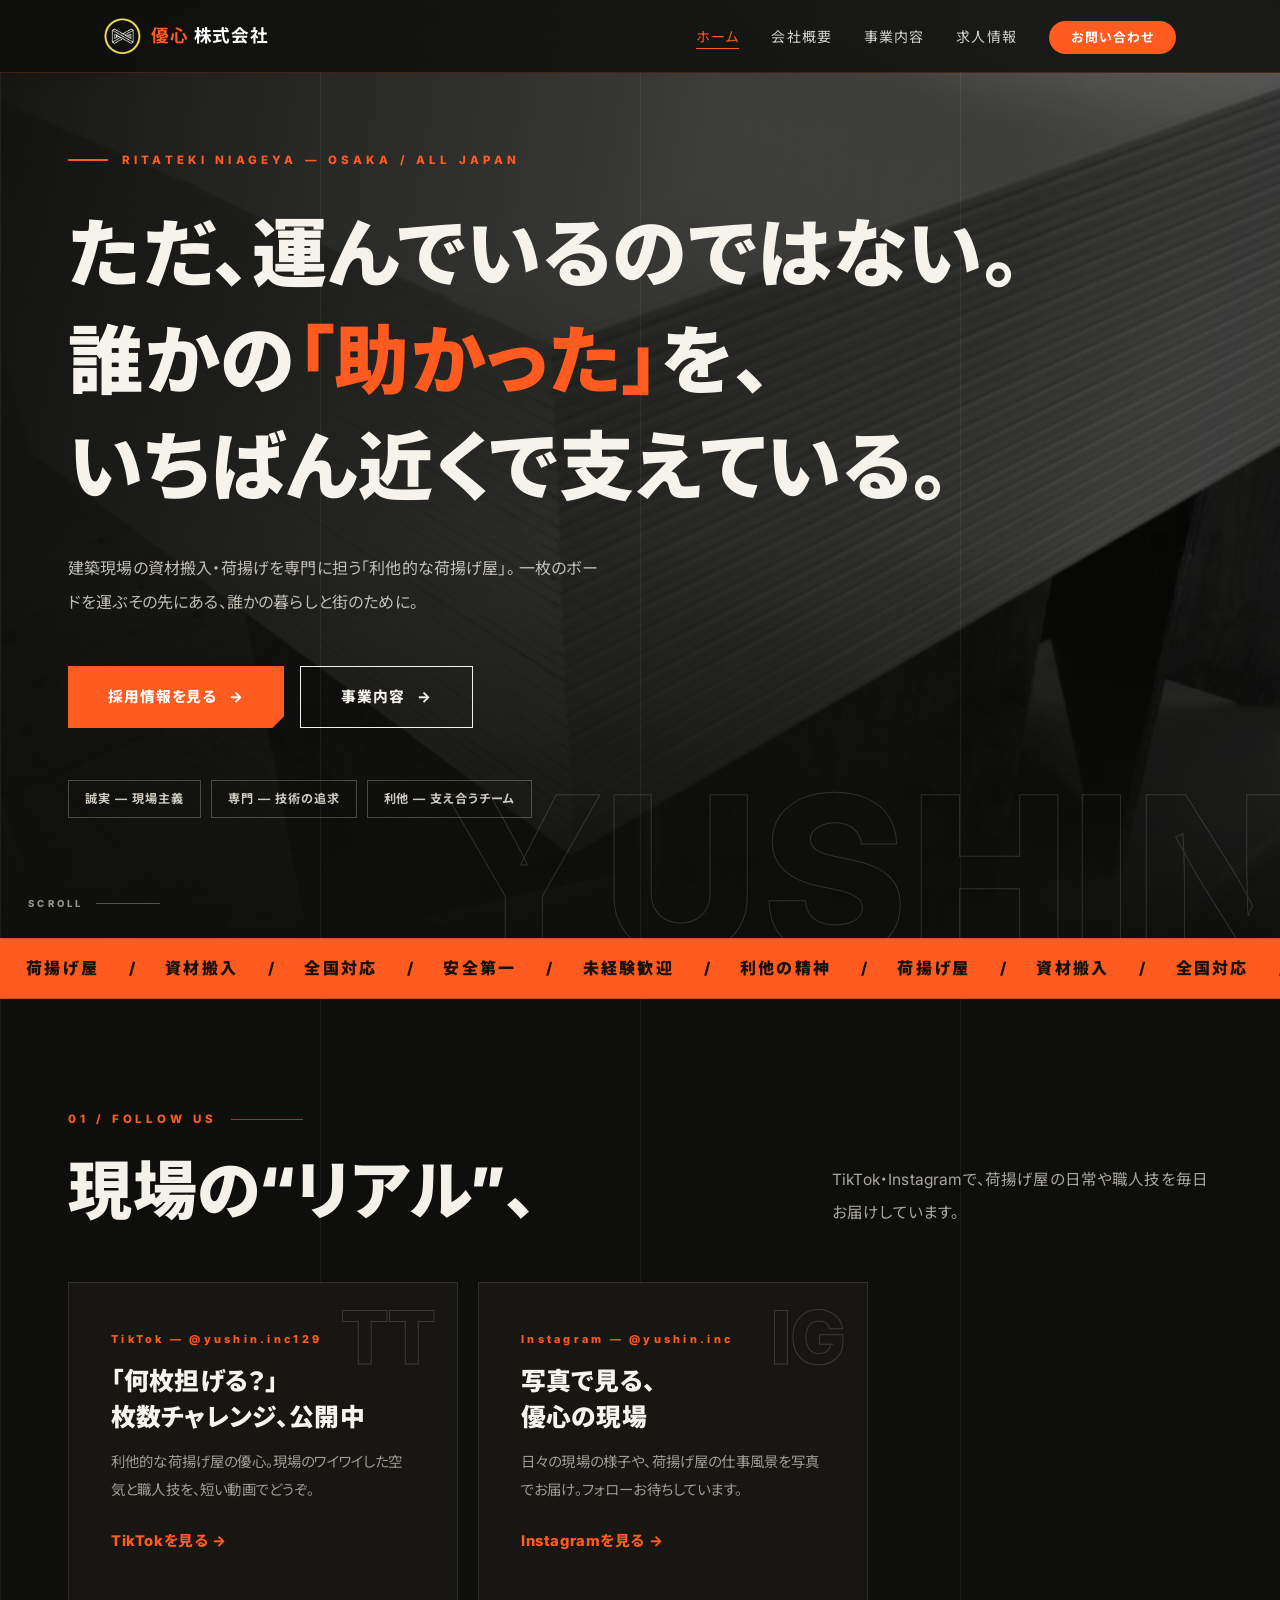
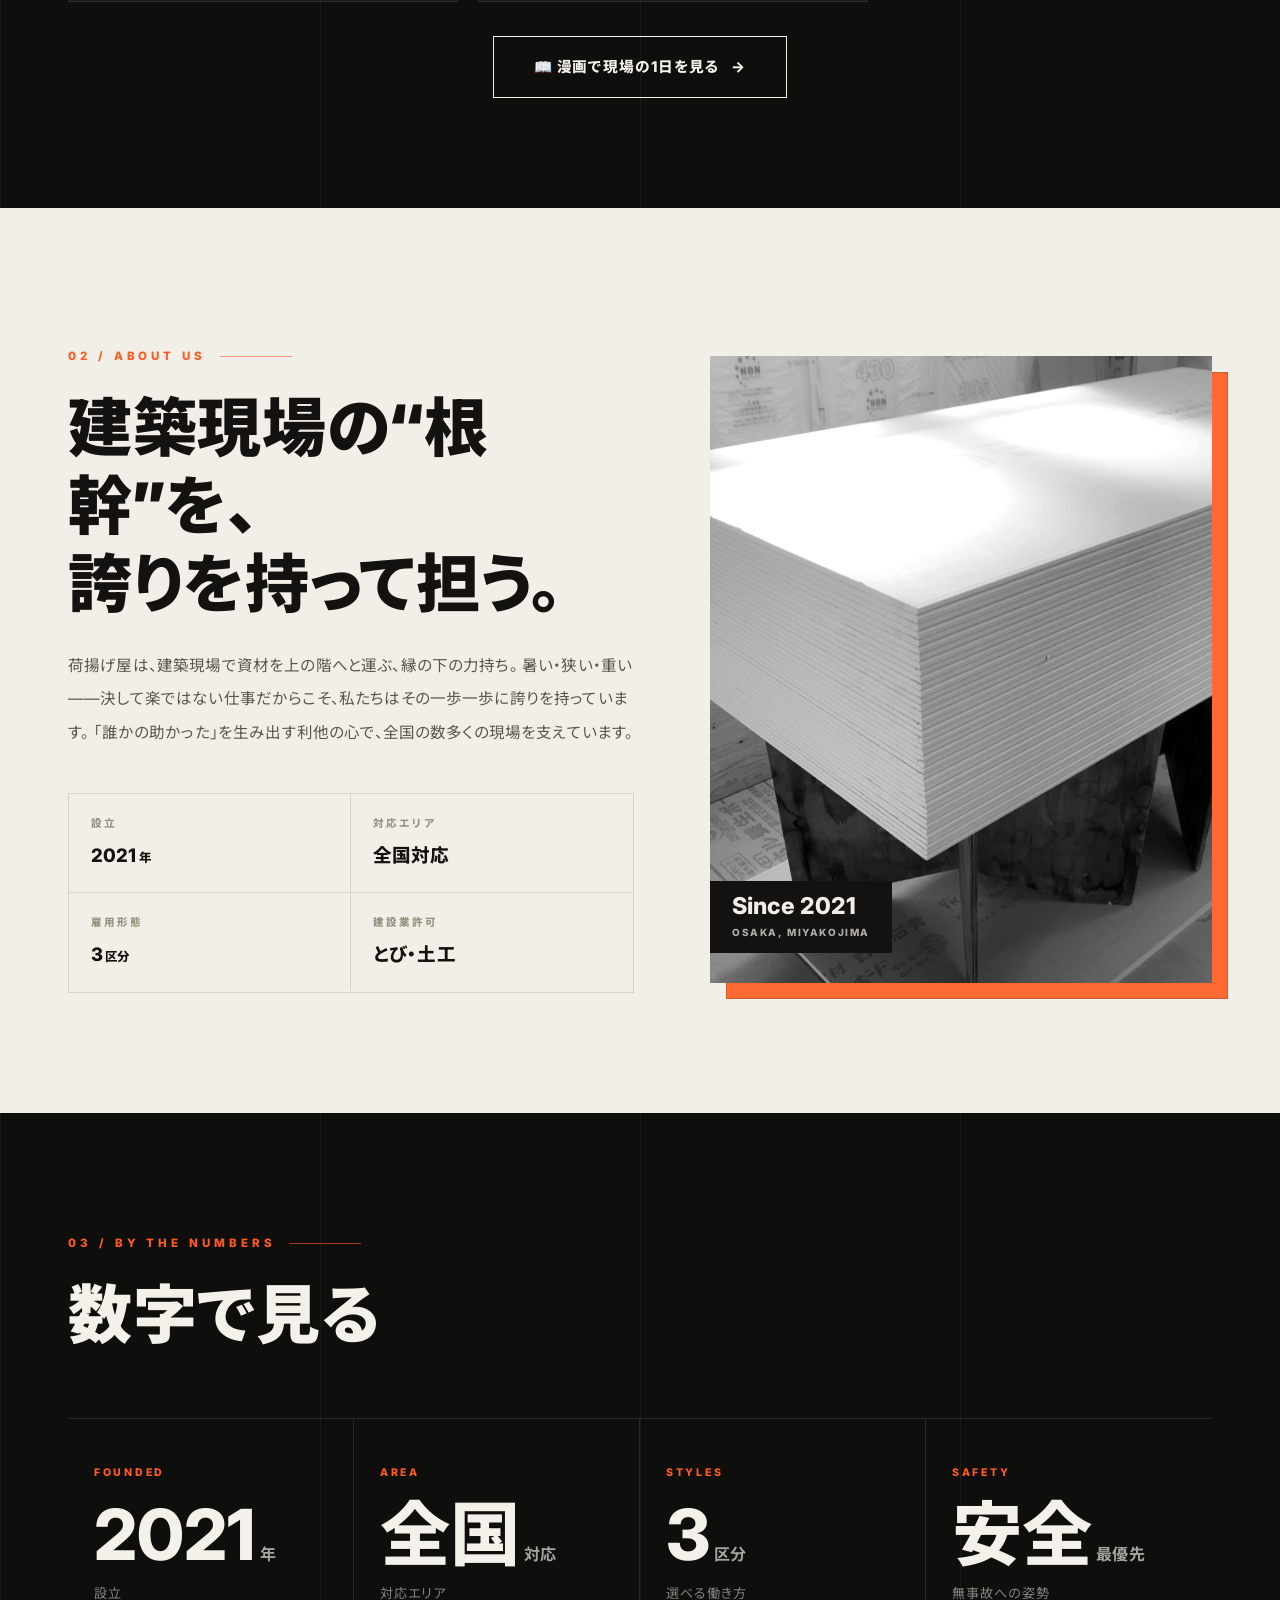
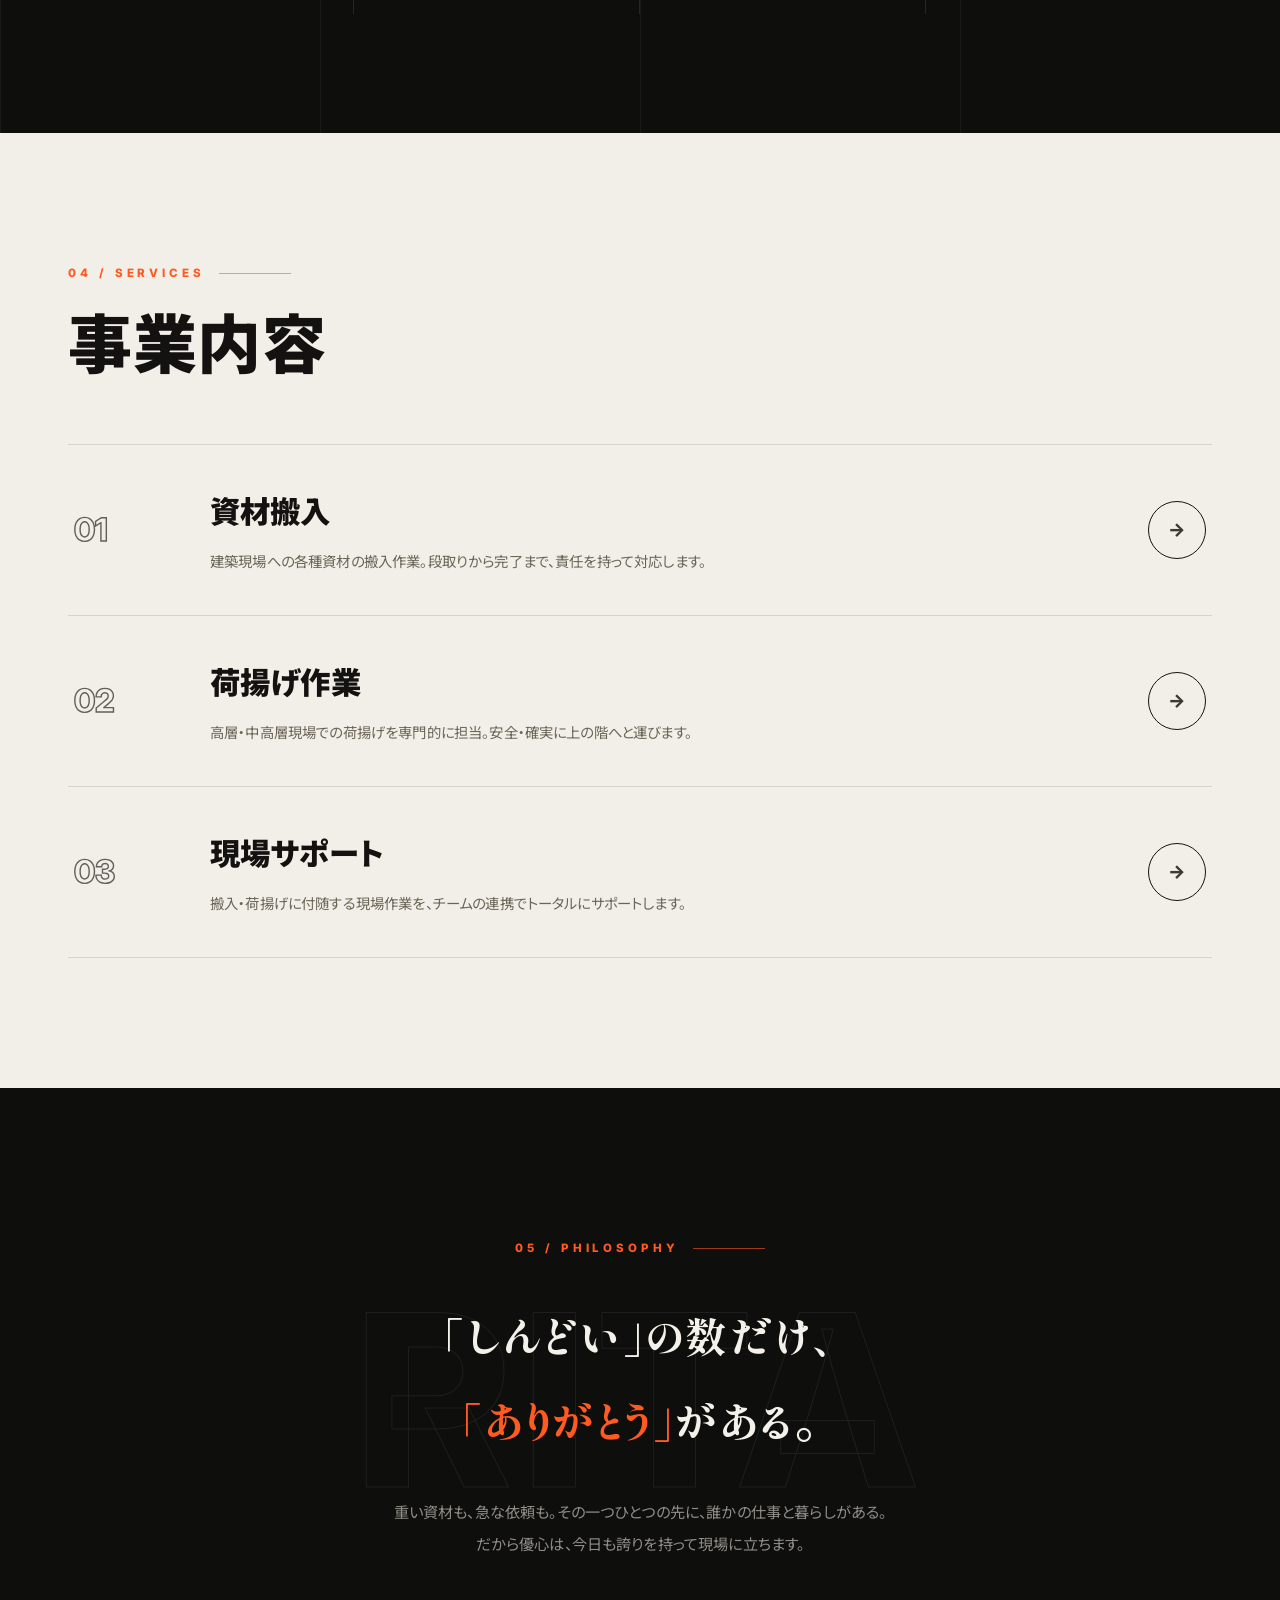
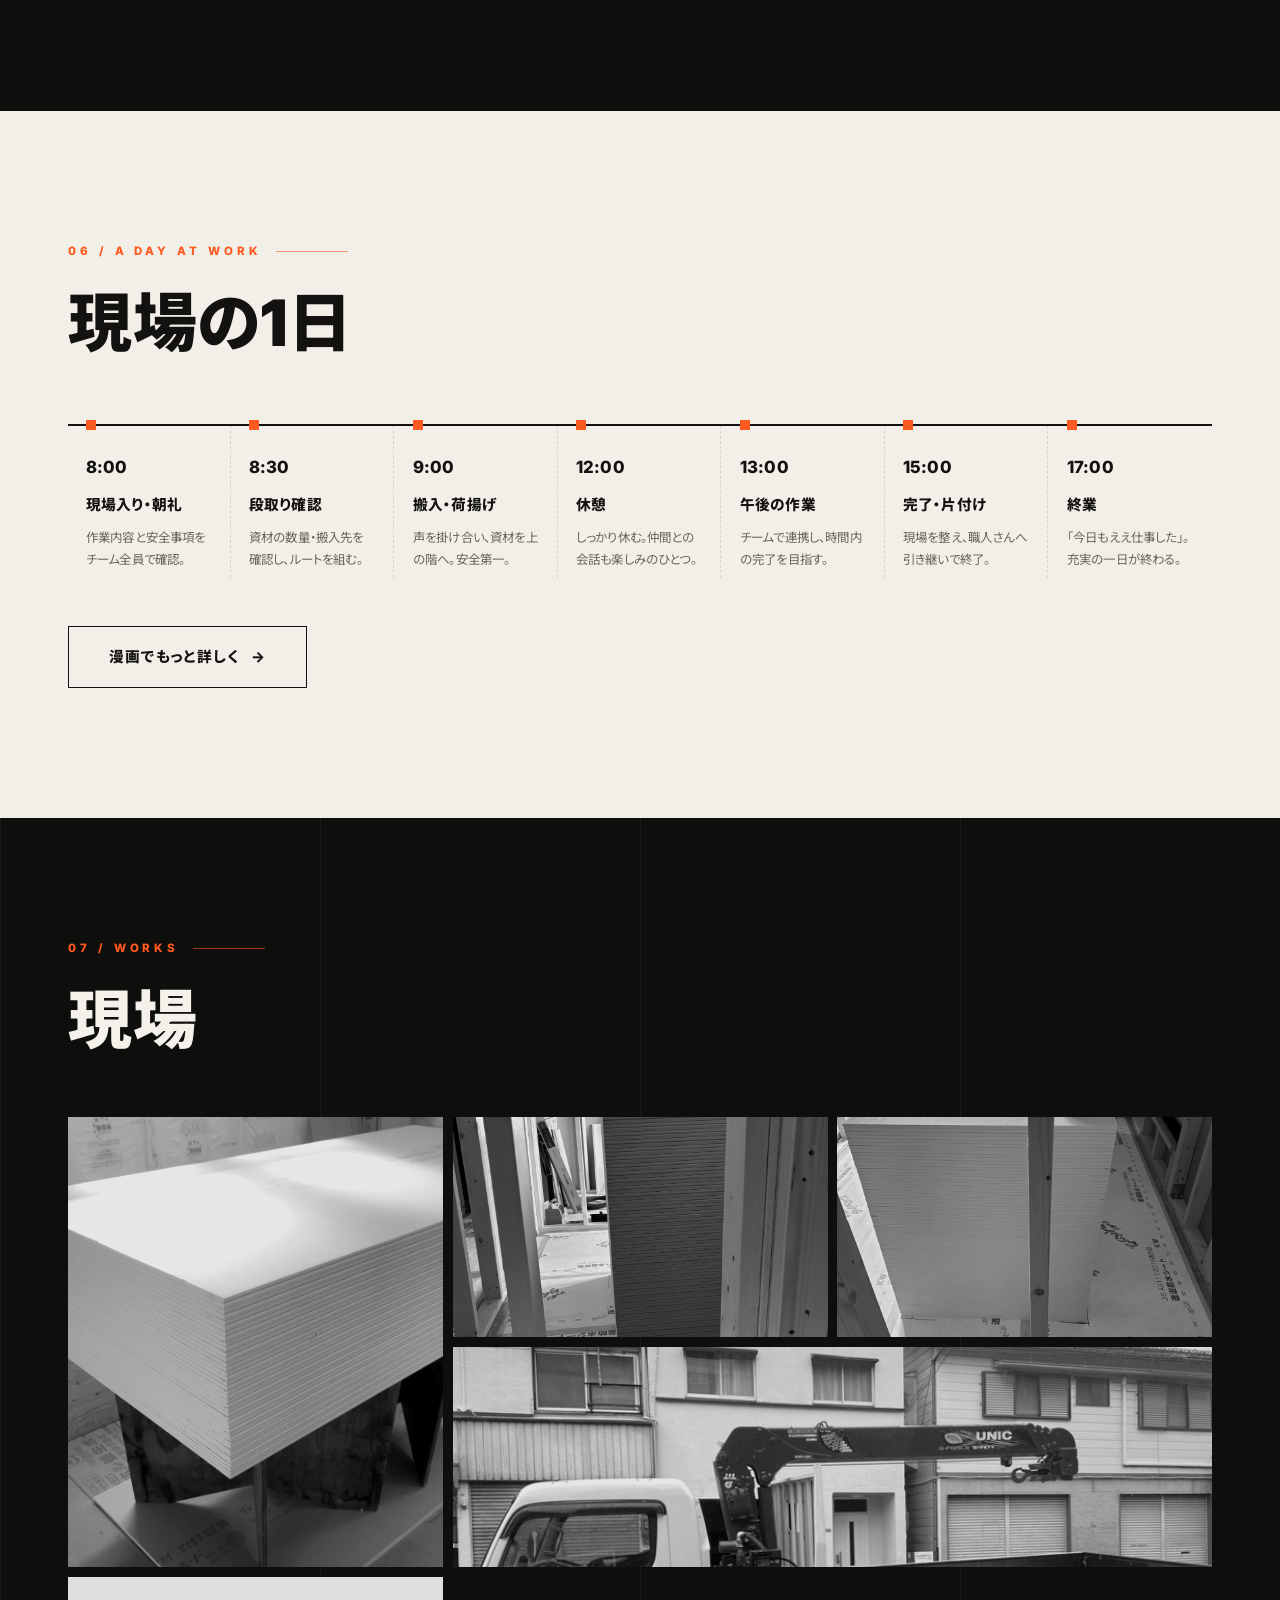
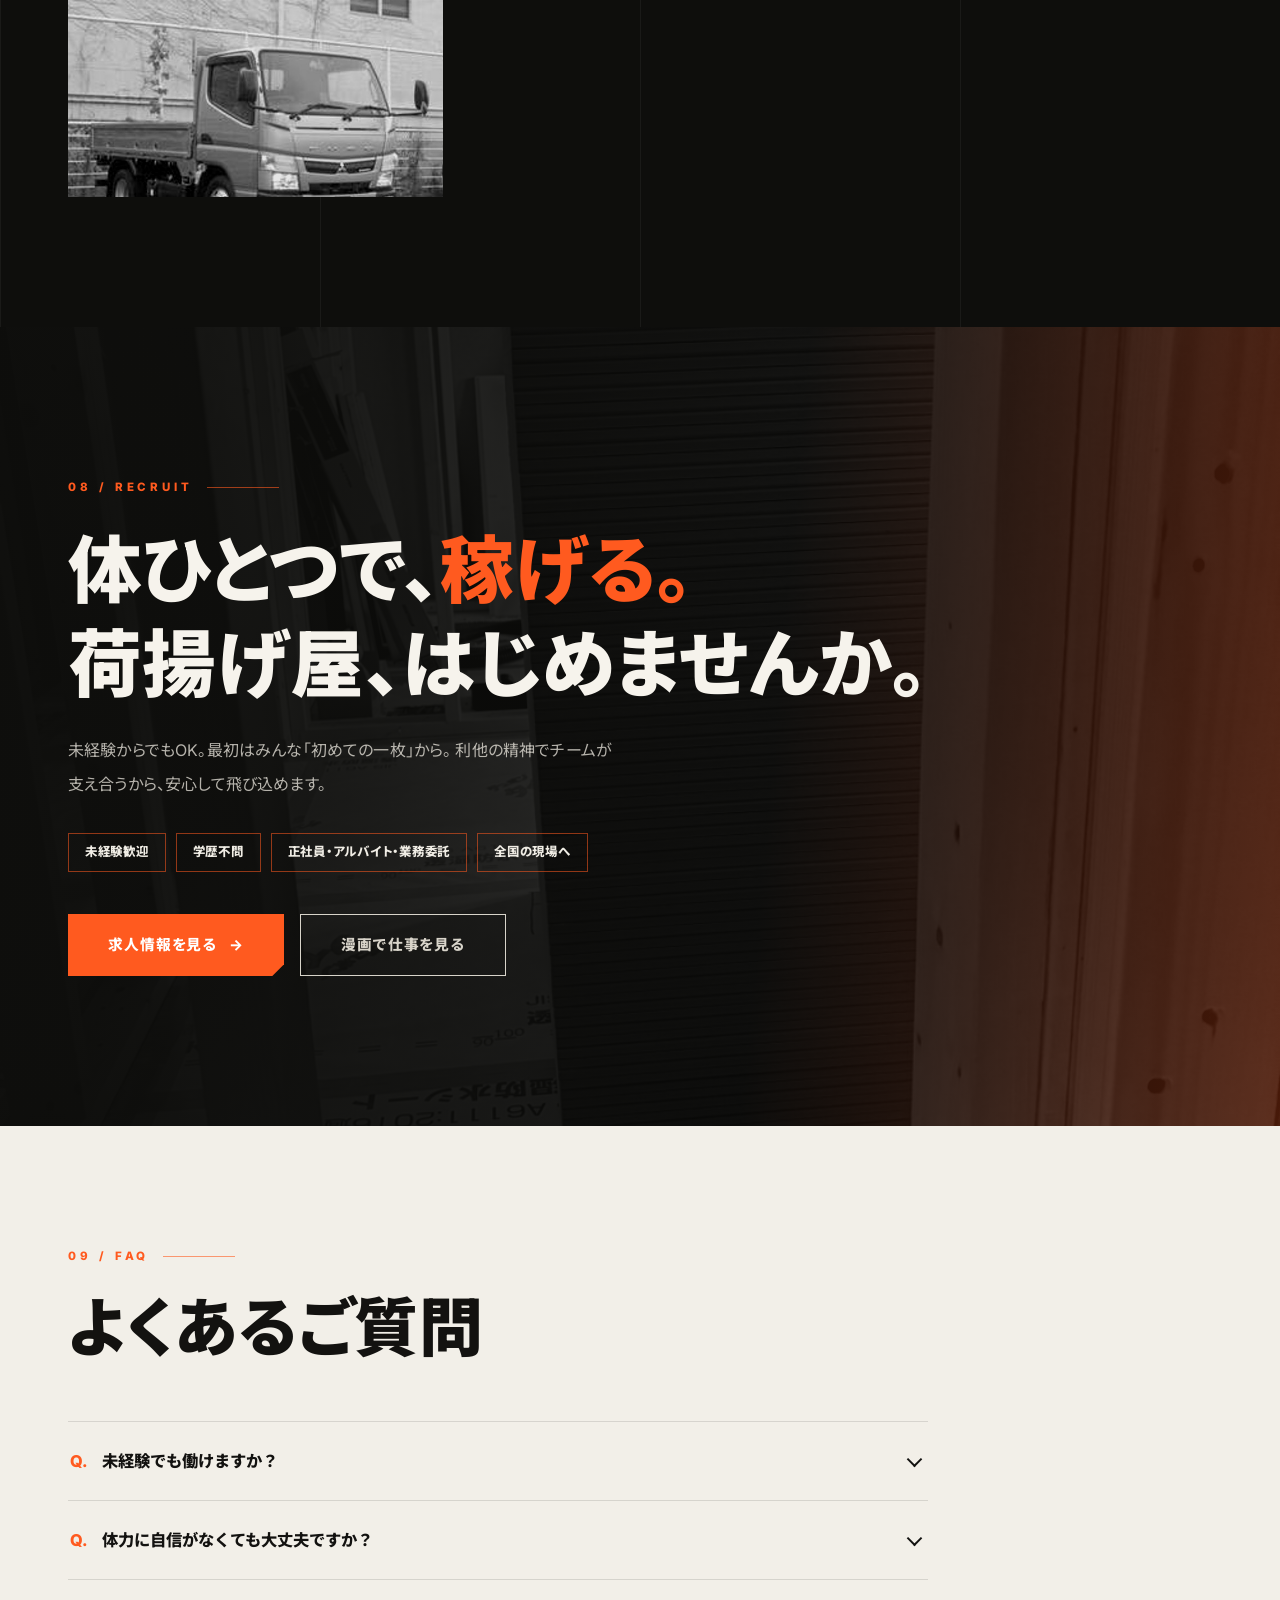
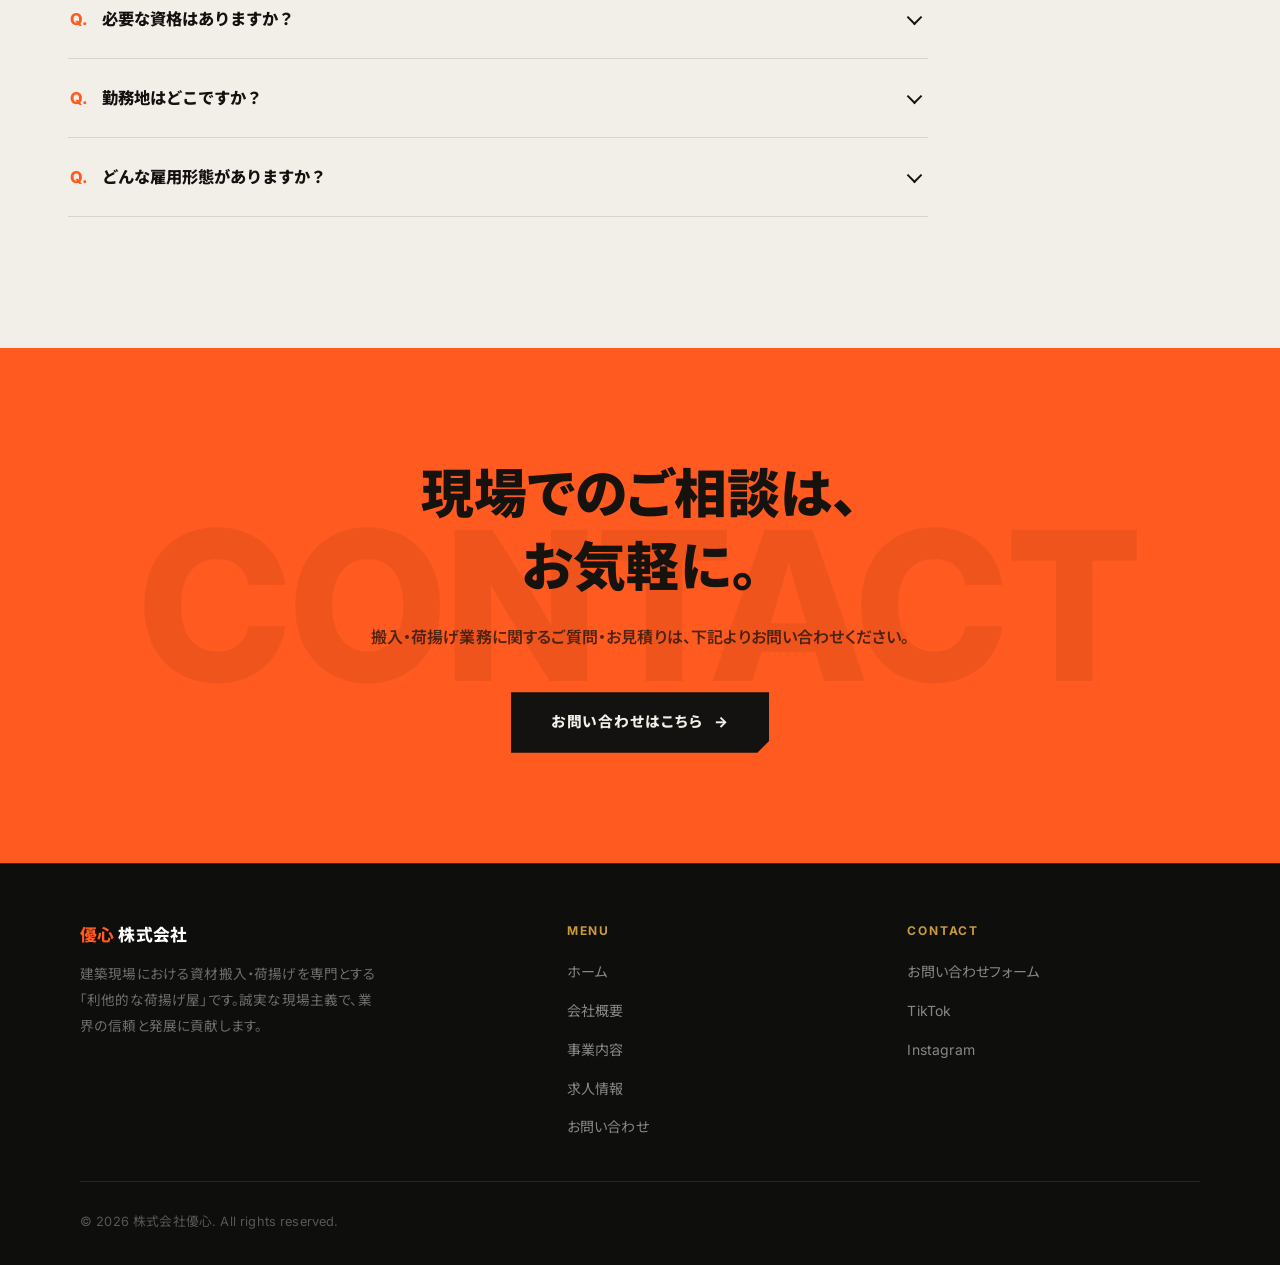
==== commit 258ac925: "メインキャッチをフィロソフィーの一文に変更 ヒーロー見出しを「担いで、上へ。」から 「ただ、運んでいるのではない。誰かの「助かった」を、いちばん近くで支えている。」へ。 重複を避けるためフィロソフィー" ====
--- a/index.html
+++ b/index.html
@@ -45,7 +45,7 @@
 
       <div class="hv-in">
         <p class="hv-kicker">Ritateki Niageya — Osaka / All Japan</p>
-        <h1 class="hv-title">担いで、<br><span class="org">上へ。</span></h1>
+        <h1 class="hv-title">ただ、運んでいるのではない。<br>誰かの<span class="org">「助かった」</span>を、<br>いちばん近くで支えている。</h1>
         <p class="hv-sub">
           建築現場の資材搬入・荷揚げを専門に担う「利他的な荷揚げ屋」。
           一枚のボードを運ぶその先にある、誰かの暮らしと街のために。
@@ -185,9 +185,8 @@
       <div class="philo-in">
         <p class="ed-index" style="justify-content:center;">05 / Philosophy</p>
         <p class="philo-quote" style="margin-top:34px;">
-          私たちは、ただ運んでいるのではない。<br>
-          <em>誰かの「助かった」</em>を、<br>
-          いちばん近くで支えている。
+          「しんどい」の数だけ、<br>
+          <em>「ありがとう」</em>がある。
         </p>
         <p class="philo-sub">
           重い資材も、急な依頼も。その一つひとつの先に、誰かの仕事と暮らしがある。<br>
--- a/home.css
+++ b/home.css
@@ -130,8 +130,8 @@
 .hv-kicker::before { content: ''; width: 40px; height: 2px; background: var(--org); }
 .hv-title {
   margin: 30px 0 0; color: #f6f3ec;
-  font-size: clamp(3.2rem, 10.5vw, 8rem);
-  font-weight: 900; line-height: 1.08; letter-spacing: 0.015em;
+  font-size: clamp(2.1rem, 6.2vw, 4.7rem);
+  font-weight: 900; line-height: 1.42; letter-spacing: 0.02em;
 }
 .hv-title .org { color: var(--org); }
 .hv-sub {
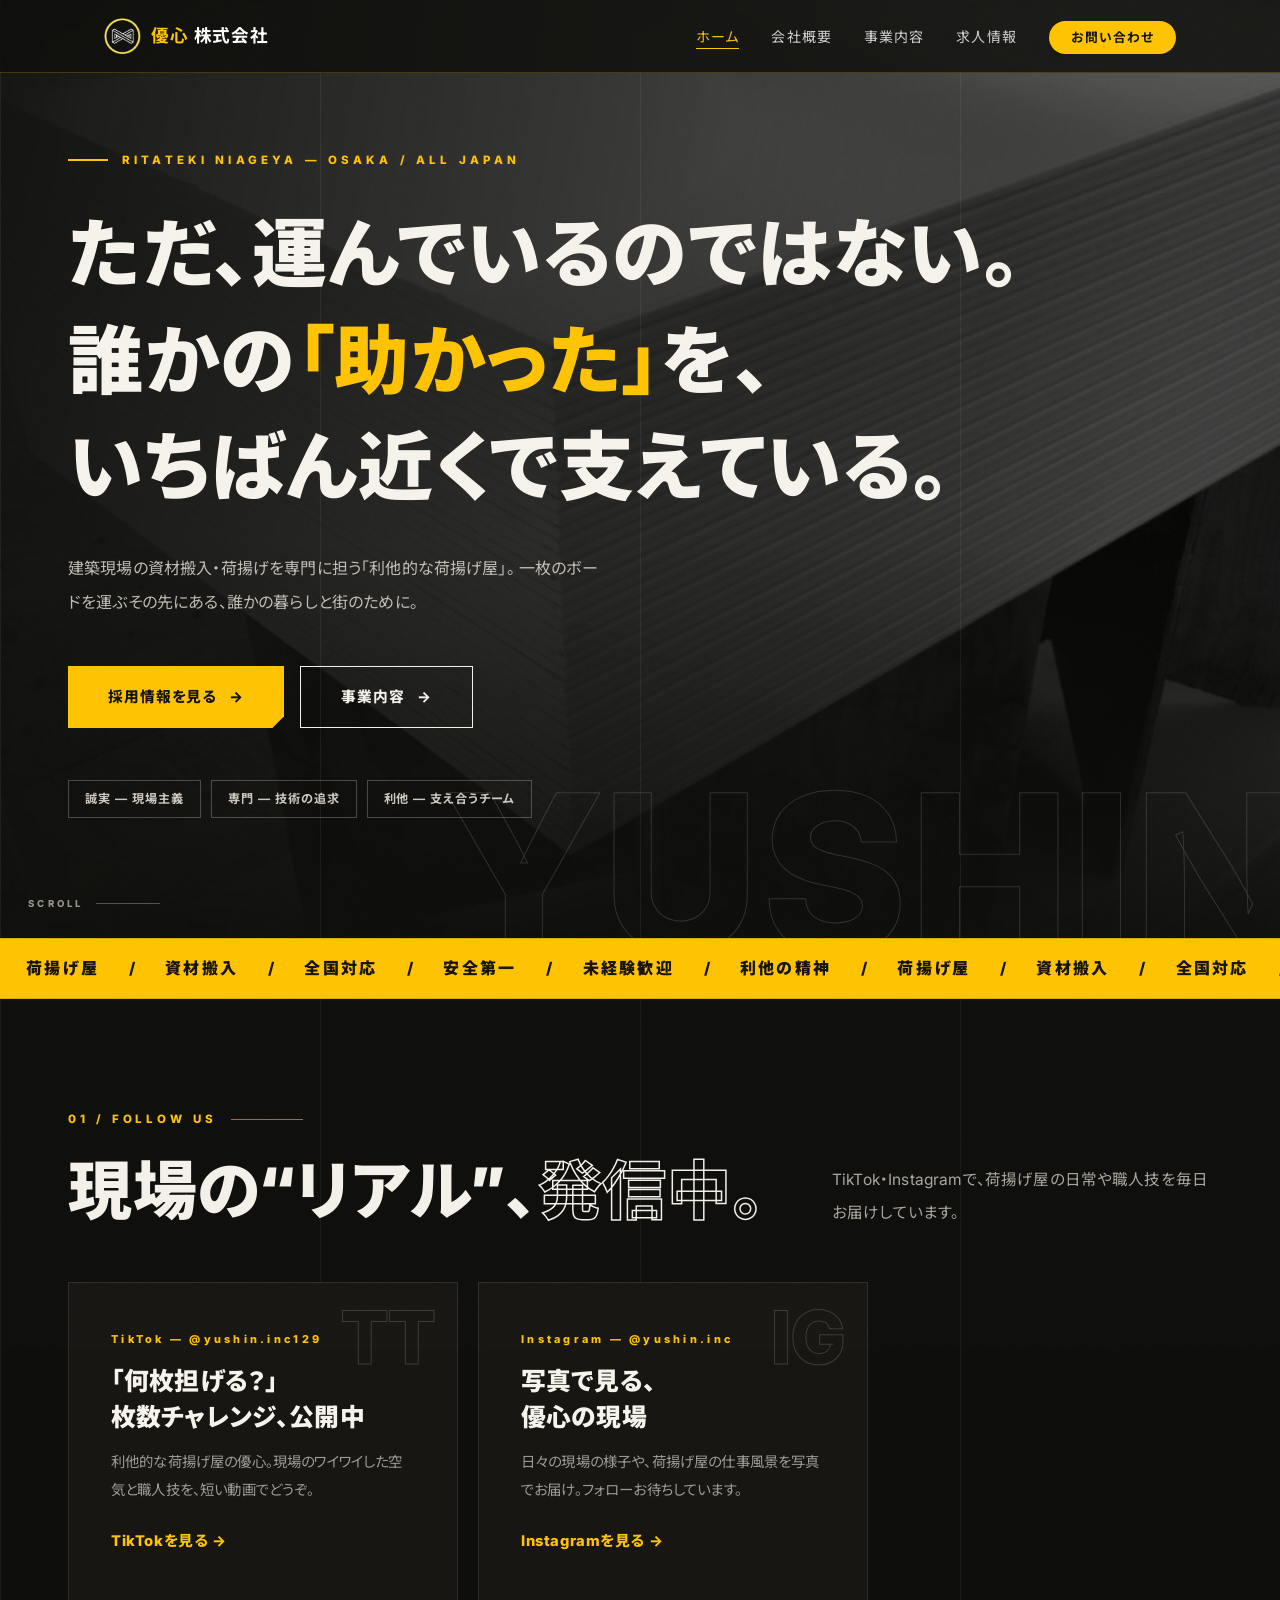
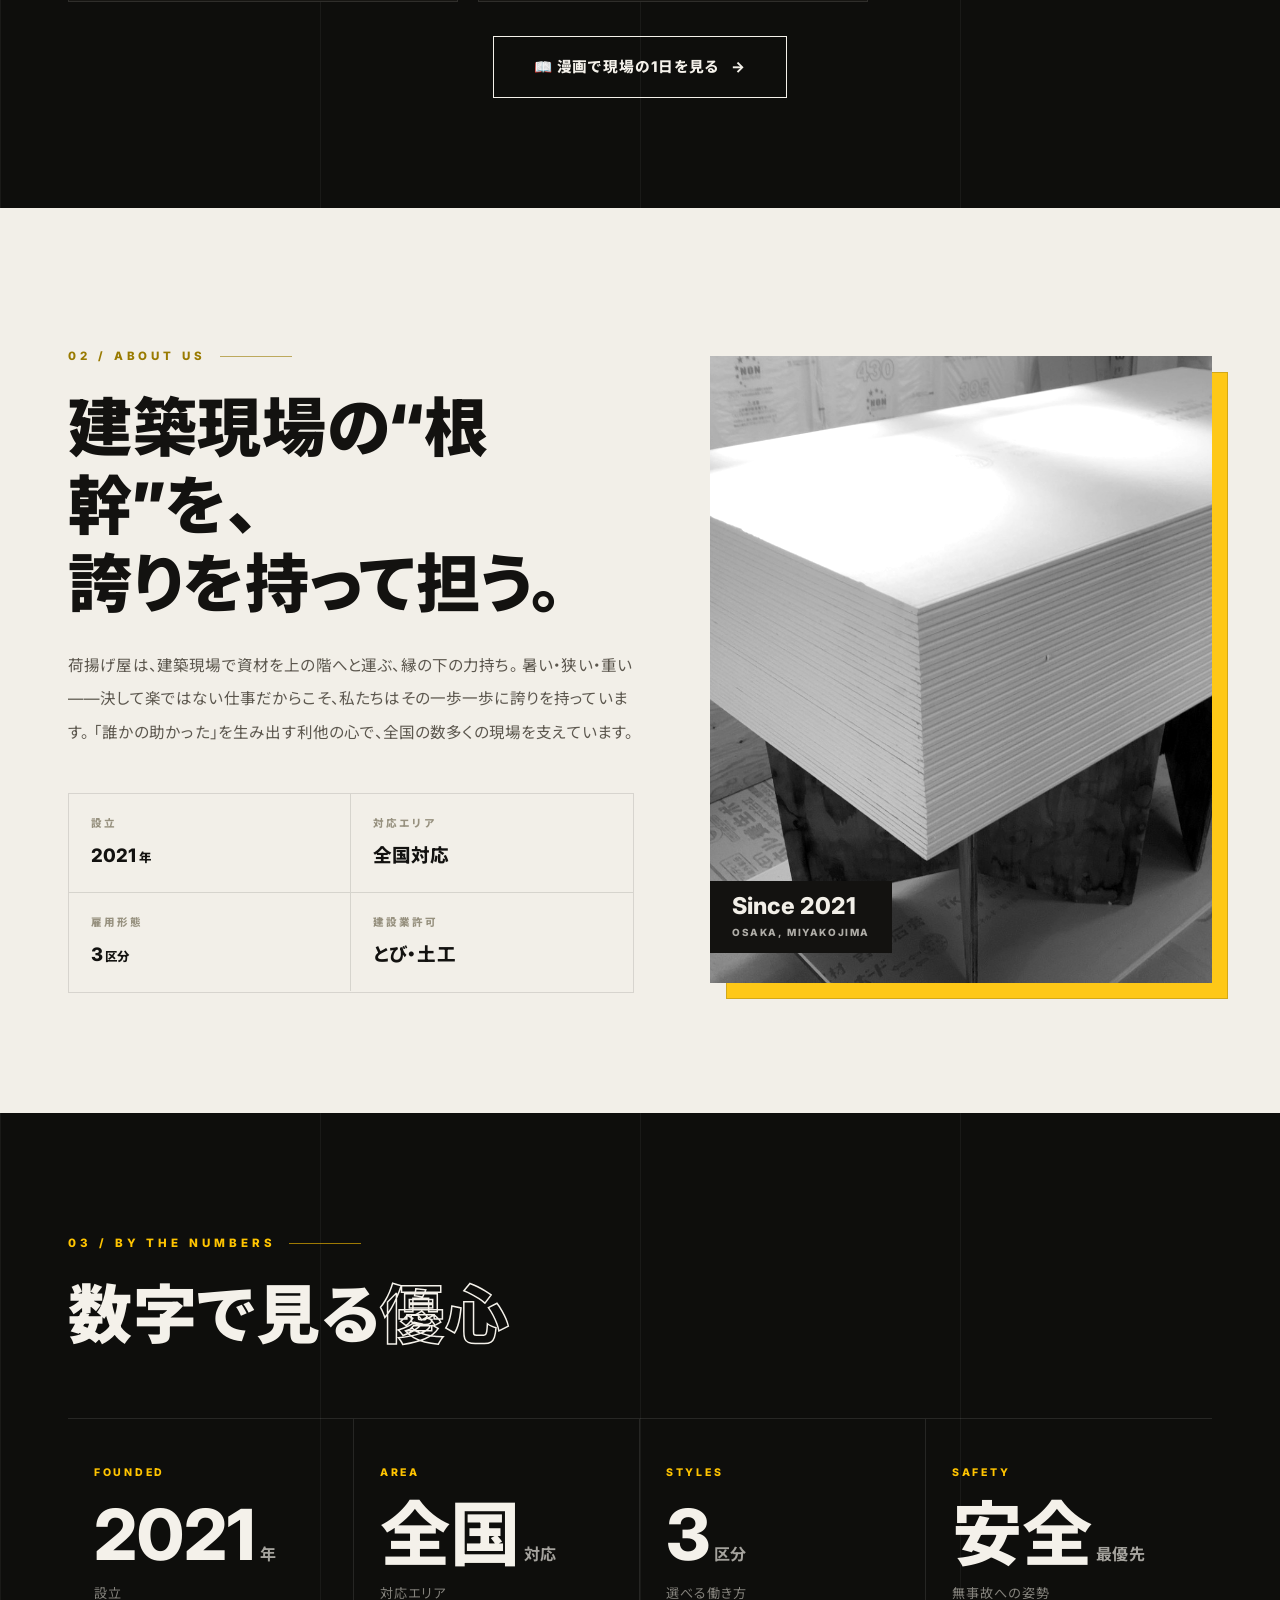
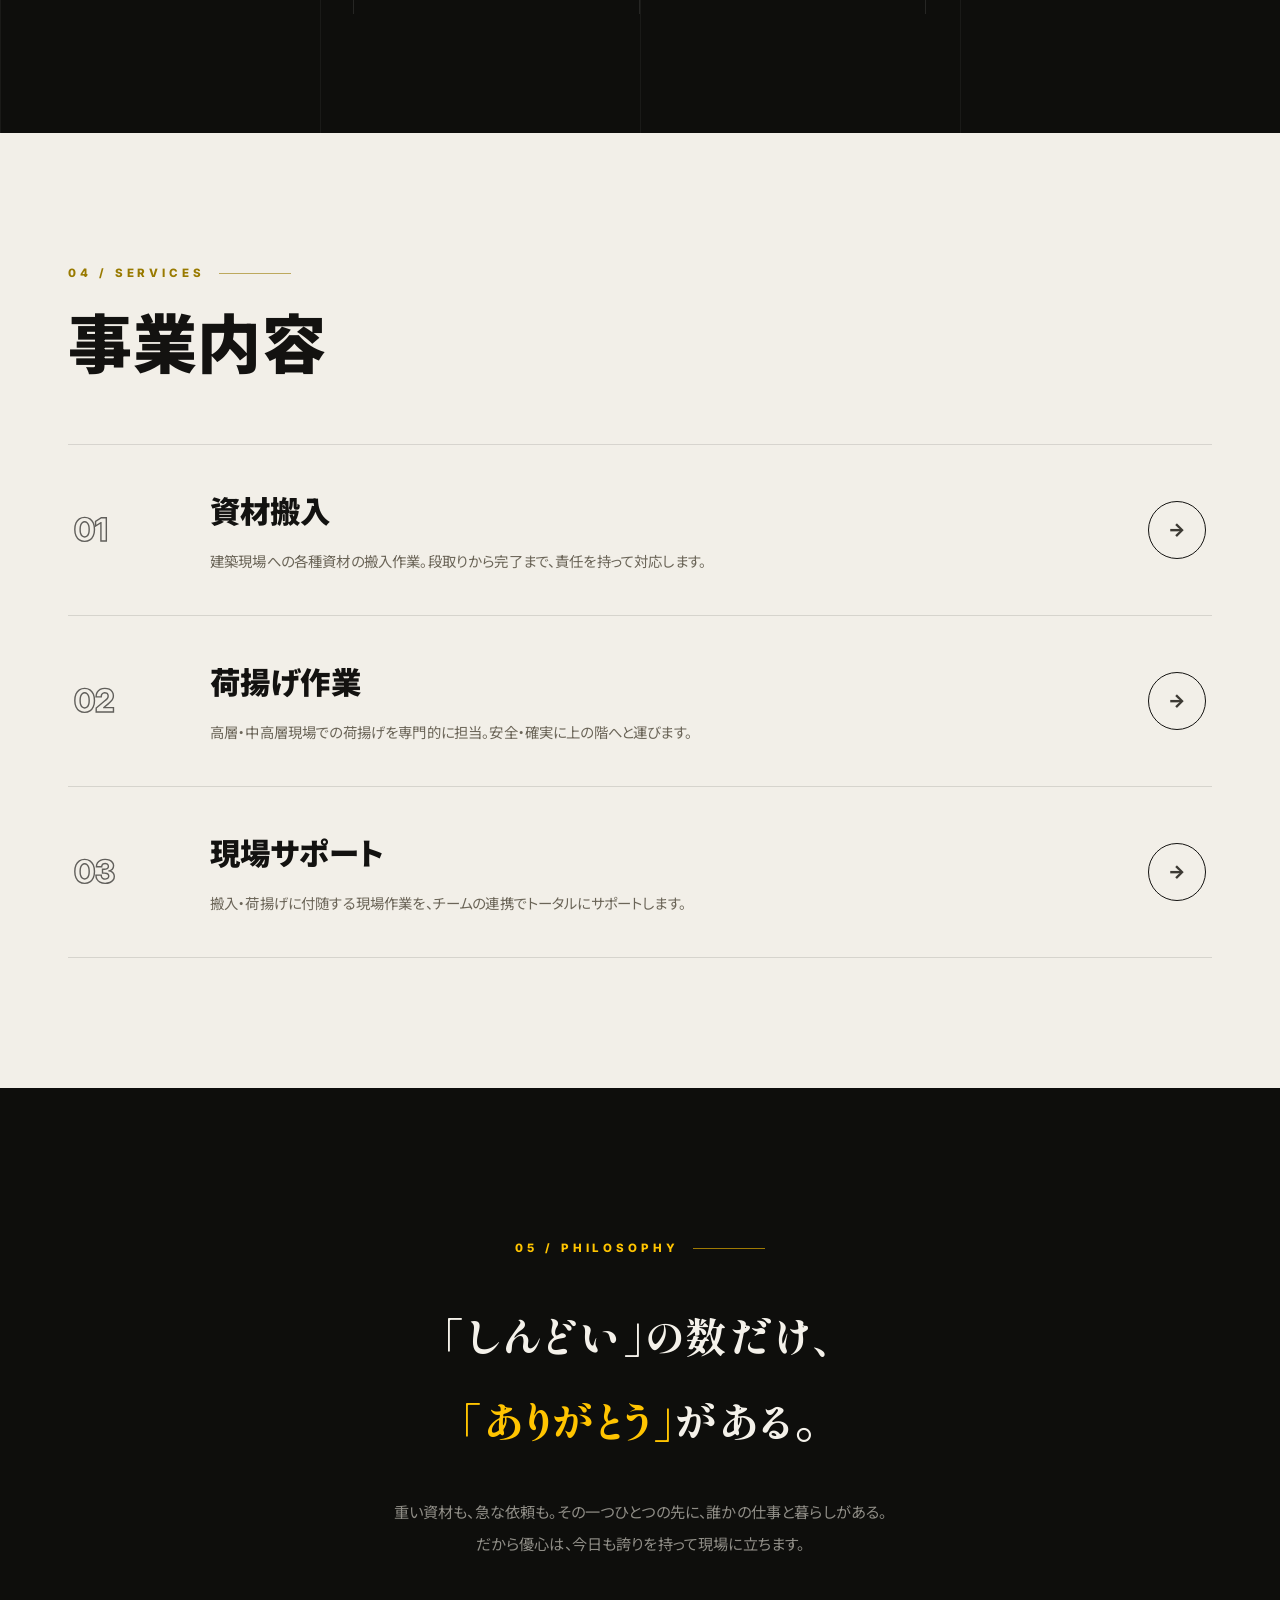
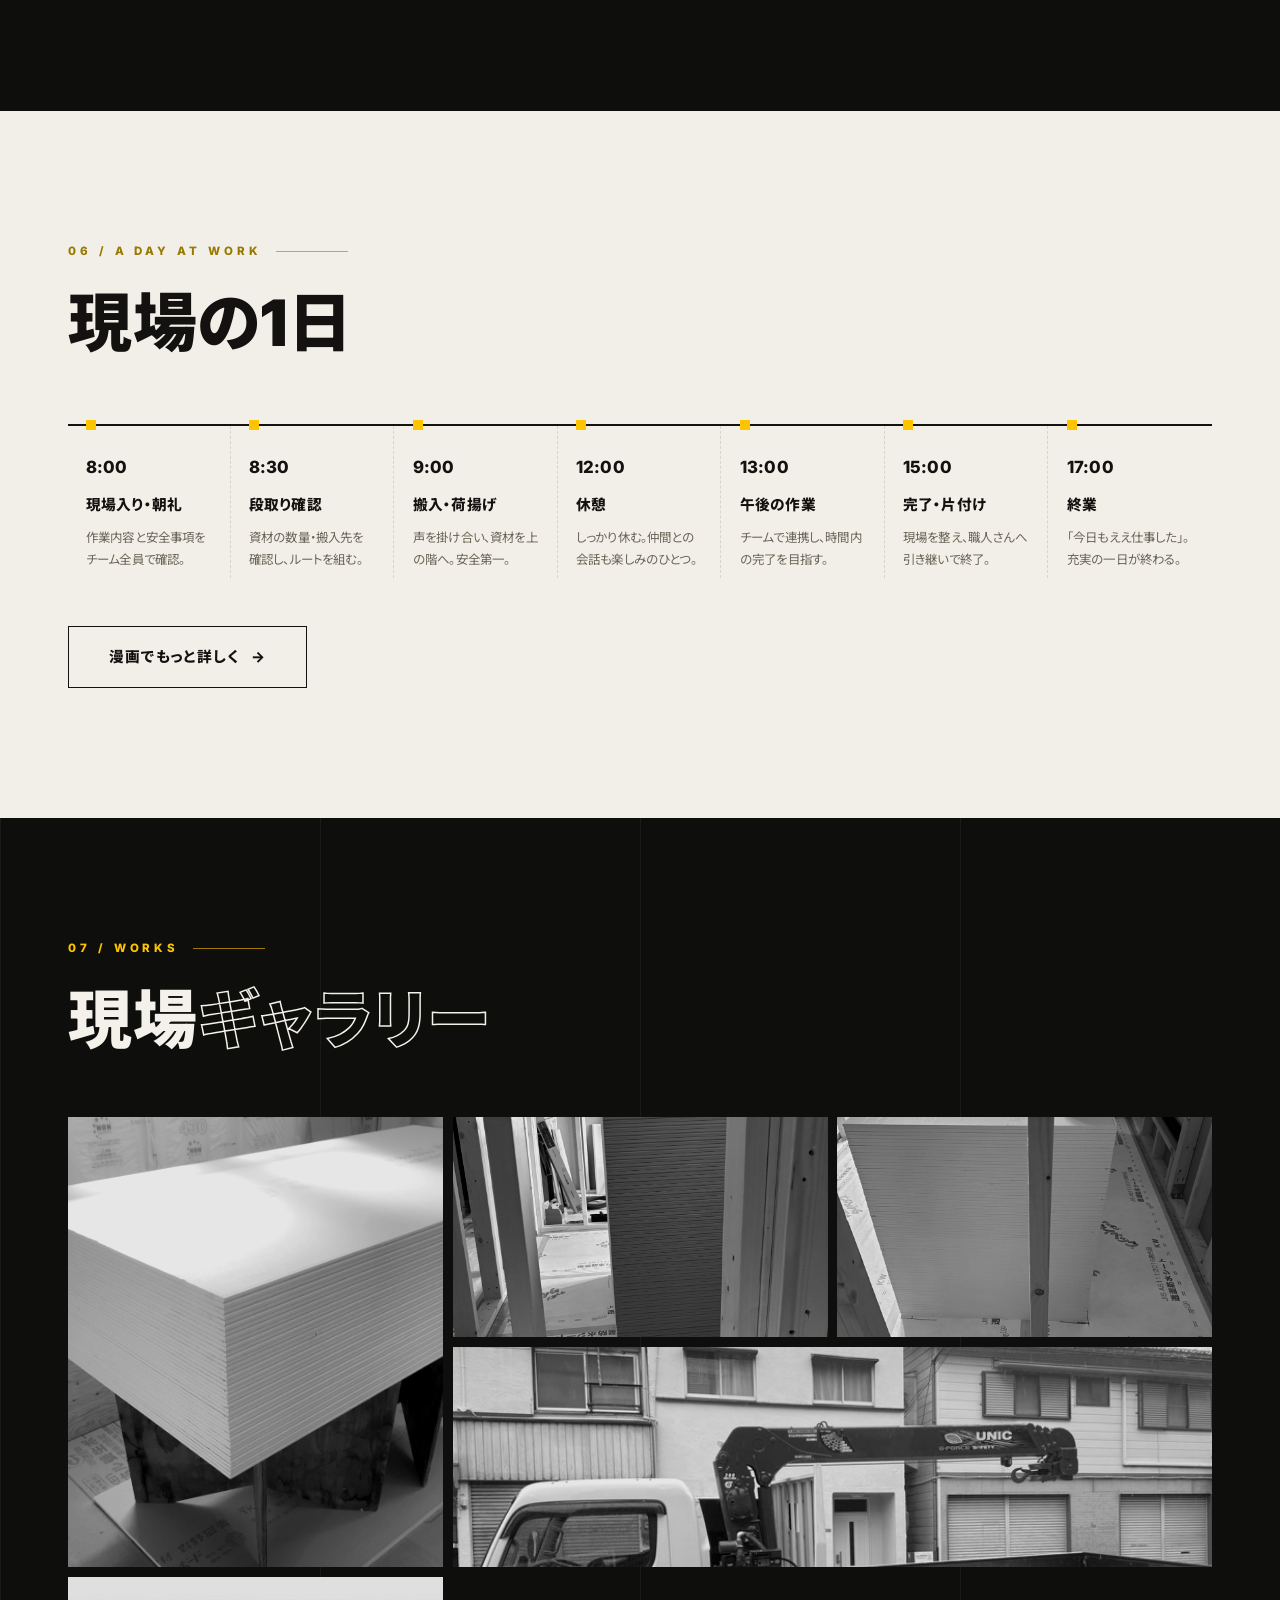
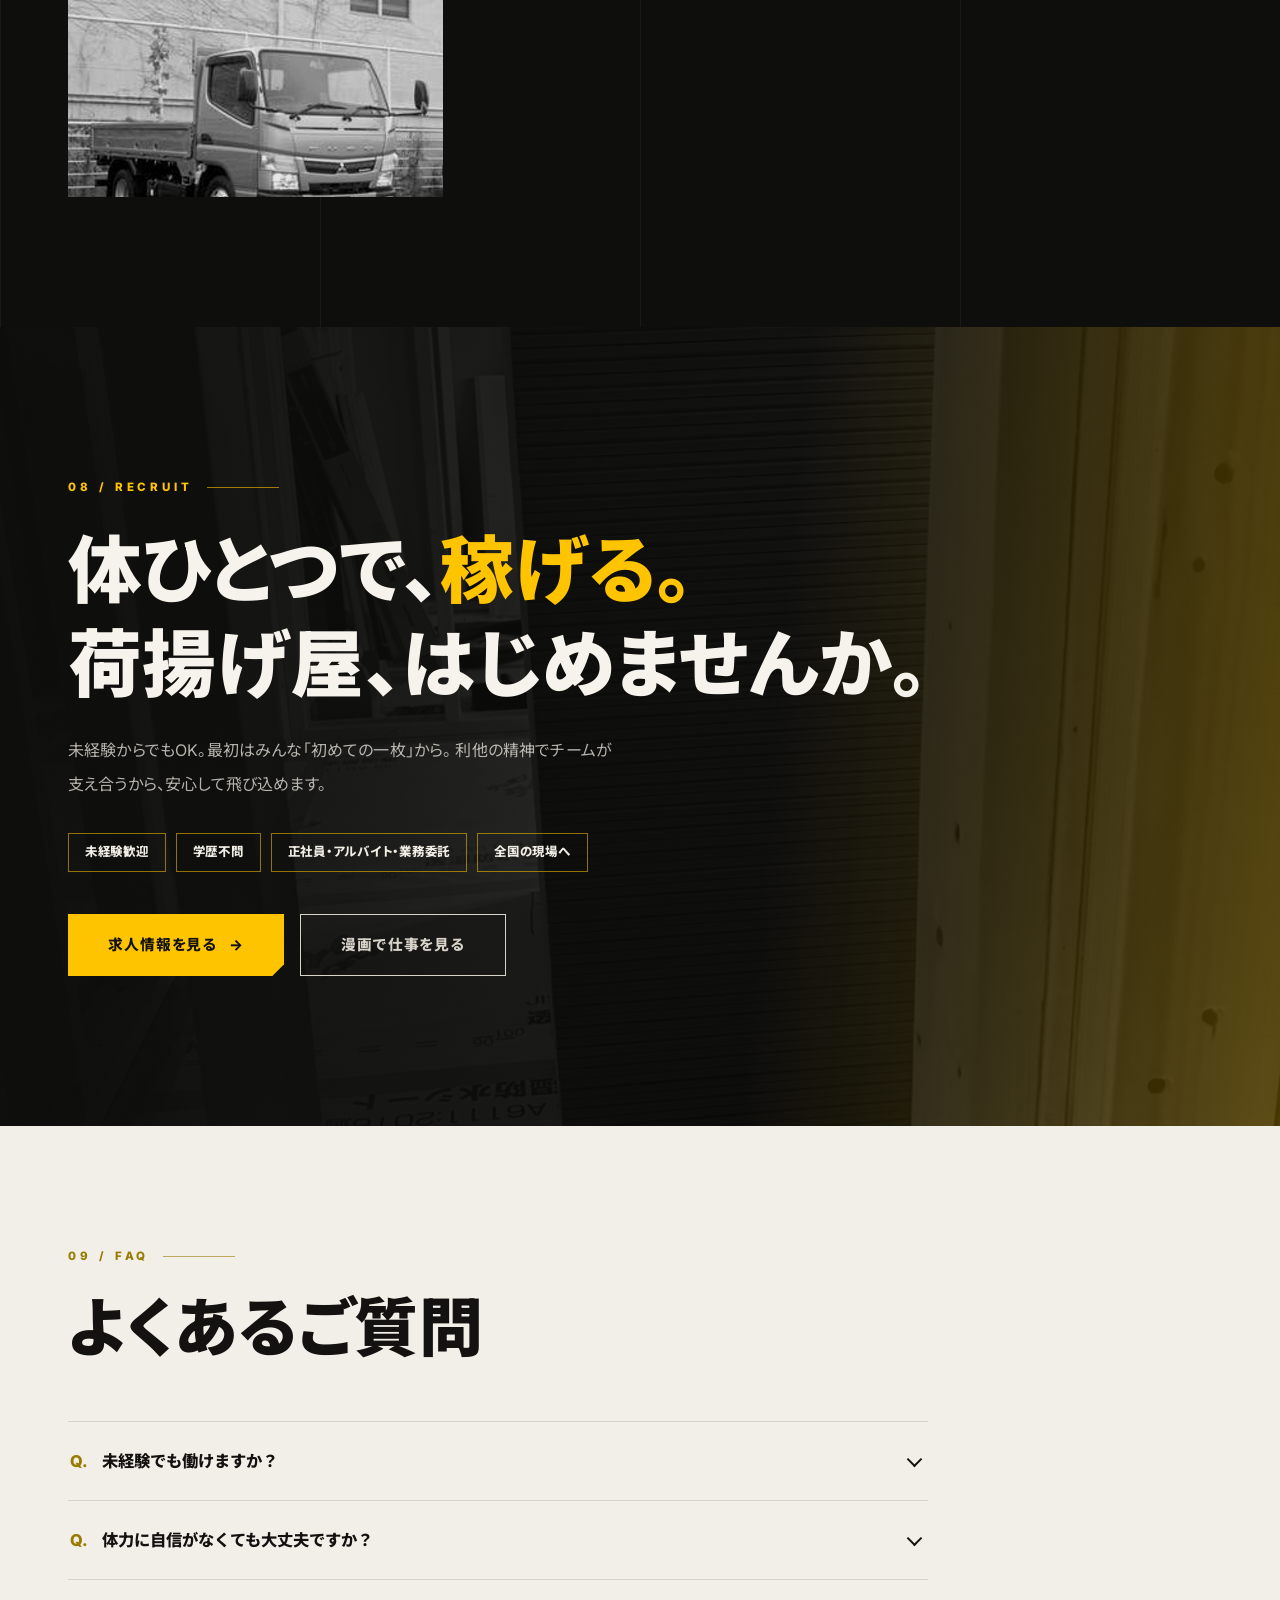
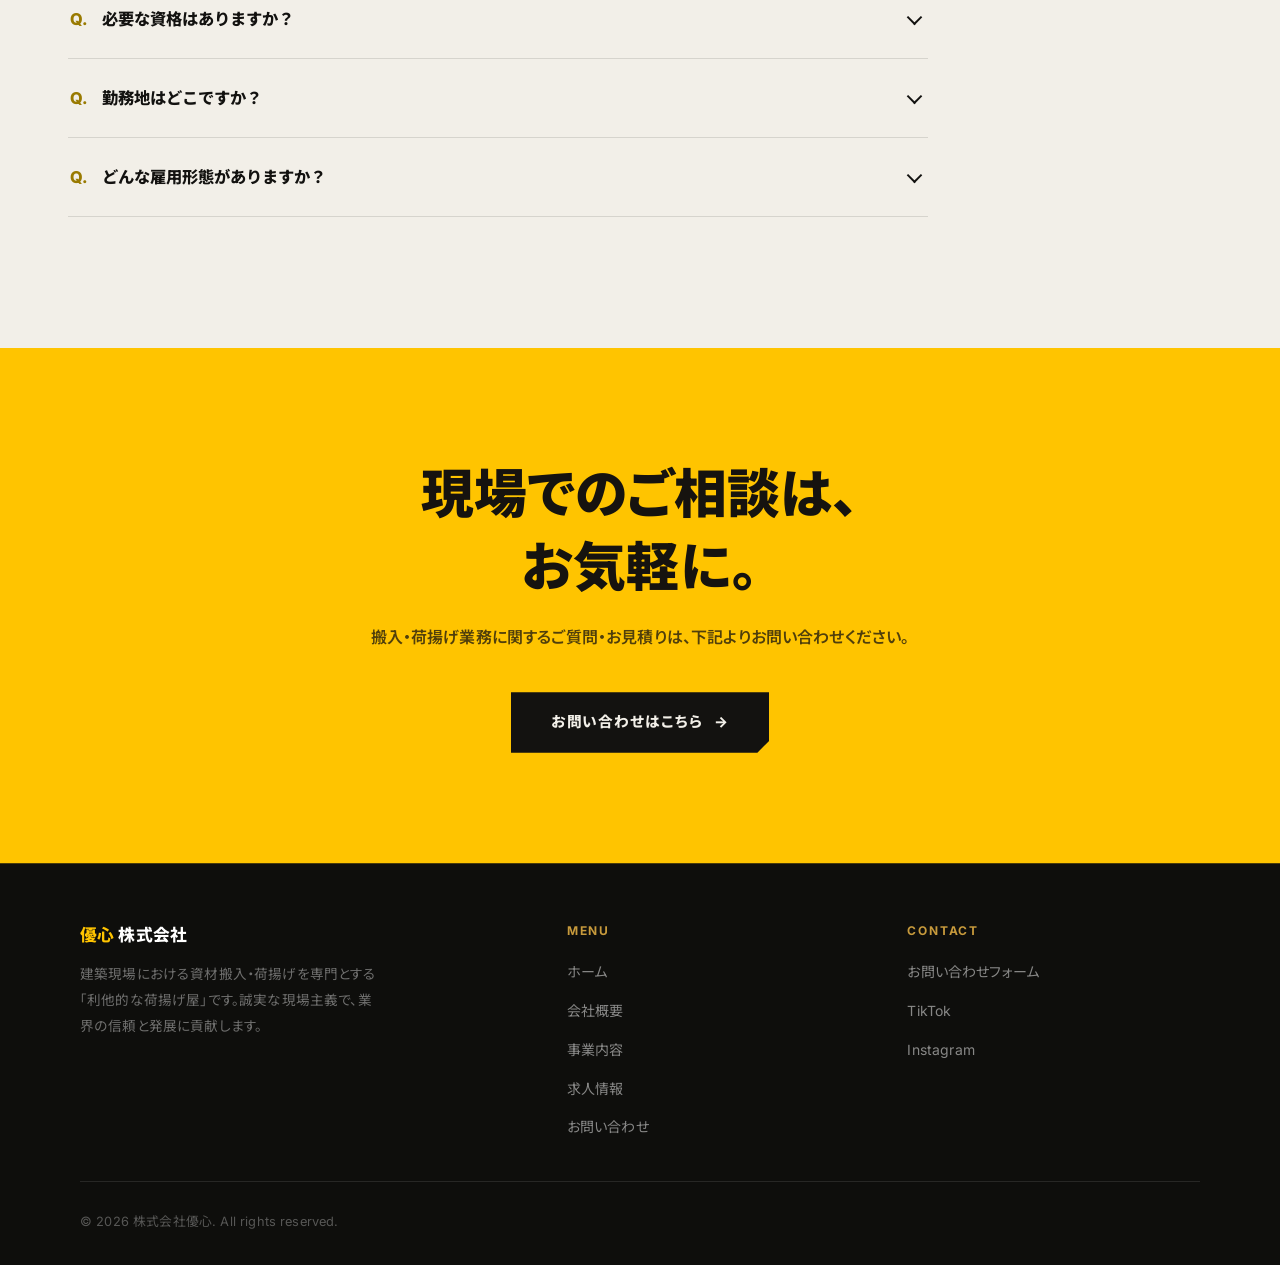
==== commit 61260ad1: "CSS/JSにキャッシュバスター(?v=yellow1)を付与し黄色テイストを確実に反映 Co-Authored-By: Claude Fable 5 <noreply@anthropic.com> " ====
--- a/index.html
+++ b/index.html
@@ -5,8 +5,8 @@
   <meta name="viewport" content="width=device-width, initial-scale=1.0">
   <title>株式会社優心 | 建築現場の搬入・荷揚げ専門｜大阪</title>
   <meta name="description" content="株式会社優心は、大阪を拠点に建築現場の資材搬入・荷揚げを専門とする「利他的な荷揚げ屋」です。誠実な現場主義で、全国の現場を支えます。未経験歓迎・求人募集中。">
-  <link rel="stylesheet" href="style.css">
-  <link rel="stylesheet" href="home.css">
+  <link rel="stylesheet" href="style.css?v=yellow1">
+  <link rel="stylesheet" href="home.css?v=yellow1">
 </head>
 <body>
 
@@ -335,7 +335,7 @@
       }, 6000);
     })();
   </script>
-  <script src="site.js" defer></script>
+  <script src="site.js?v=yellow1" defer></script>
 
 </body>
 </html>
--- a/style.css
+++ b/style.css
@@ -1630,3 +1630,58 @@
 .media-card.instagram { background: linear-gradient(135deg, #405de6 0%, #5b51d8 20%, #833ab4 40%, #c13584 60%, #e1306c 78%, #fd1d1d 100%); color: #fff; }
 .media-card.instagram .mc-eyebrow, .media-card.instagram .mc-link { color: #fff; }
 .media-card.instagram p { color: rgba(255,255,255,0.85); }
+
+/* ============================================================
+   AWARD POLISH — film grain · custom cursor (site-wide)
+   ============================================================ */
+
+/* film grain overlay */
+body::after {
+  content: '';
+  position: fixed; inset: -50%;
+  width: 200%; height: 200%;
+  pointer-events: none; z-index: 2147483000;
+  background-image: url("data:image/svg+xml,%3Csvg xmlns='http://www.w3.org/2000/svg' width='240' height='240'%3E%3Cfilter id='n'%3E%3CfeTurbulence type='fractalNoise' baseFrequency='0.9' numOctaves='2' stitchTiles='stitch'/%3E%3C/filter%3E%3Crect width='240' height='240' filter='url(%23n)' opacity='0.5'/%3E%3C/svg%3E");
+  opacity: 0.05;
+  animation: grain 8s steps(10) infinite;
+}
+@keyframes grain {
+  0%, 100% { transform: translate(0, 0); }
+  10% { transform: translate(-5%, -8%); }
+  20% { transform: translate(-13%, 3%); }
+  30% { transform: translate(7%, -18%); }
+  40% { transform: translate(-5%, 20%); }
+  50% { transform: translate(-15%, 8%); }
+  60% { transform: translate(15%, 0%); }
+  70% { transform: translate(0%, 12%); }
+  80% { transform: translate(3%, 28%); }
+  90% { transform: translate(-10%, 10%); }
+}
+@media (prefers-reduced-motion: reduce) { body::after { animation: none; } }
+
+/* custom cursor (fine pointers only) */
+@media (pointer: fine) {
+  html.cursor-on, html.cursor-on * { cursor: none !important; }
+  .cur-dot, .cur-ring {
+    position: fixed; top: 0; left: 0; pointer-events: none;
+    z-index: 2147483100; border-radius: 50%;
+    transform: translate(-50%, -50%);
+  }
+  .cur-dot {
+    width: 7px; height: 7px; background: #ffc400;
+    transition: opacity 0.2s;
+  }
+  .cur-ring {
+    width: 38px; height: 38px;
+    border: 1.5px solid rgba(255,196,0,0.75);
+    transition: width 0.25s cubic-bezier(0.22,0.61,0.36,1), height 0.25s cubic-bezier(0.22,0.61,0.36,1),
+                border-color 0.25s, background 0.25s, opacity 0.2s;
+  }
+  html.cursor-hover .cur-ring {
+    width: 58px; height: 58px;
+    background: rgba(255,196,0,0.12);
+    border-color: rgba(255,196,0,0.95);
+  }
+  html.cursor-hover .cur-dot { opacity: 0; }
+  html.cursor-down .cur-ring { width: 30px; height: 30px; }
+}
--- a/home.css
+++ b/home.css
@@ -12,8 +12,8 @@
   --coal-2: #171613;
   --paper: #f2efe8;
   --paper-2: #e9e5da;
-  --org: #ff5a1f;
-  --org-deep: #e04a12;
+  --org: #ffc400;
+  --org-deep: #e8b400;
   --line-d: rgba(255,255,255,0.10);
   --line-l: rgba(19,18,16,0.12);
   --serif: 'Shippori Mincho B1', 'Hiragino Mincho ProN', serif;
@@ -22,22 +22,22 @@
 body { background: var(--coal); color: #d8d4ca; }
 
 /* ---------- shared chrome overrides (this page only) ---------- */
-.site-header { background: rgba(14,14,12,0.82); border-bottom: 1px solid rgba(255,90,31,0.22); }
+.site-header { background: rgba(14,14,12,0.82); border-bottom: 1px solid rgba(255,196,0,0.22); }
 .site-header.scrolled { background: rgba(14,14,12,0.95); }
 .logo-text span { color: var(--org); }
 .nav-links a:hover, .nav-links a.active { color: var(--org); }
 .nav-links a::after { background: var(--org); }
-.nav-cta { background: var(--org) !important; color: #fff !important; }
+.nav-cta { background: var(--org) !important; color: #16130f !important; }
 .nav-cta:hover { background: var(--org-deep) !important; }
-.scroll-progress { background: var(--org); box-shadow: 0 0 8px rgba(255,90,31,0.55); }
-.to-top { background: rgba(14,14,12,0.9); color: var(--org); border-color: rgba(255,90,31,0.5); }
-.to-top:hover { background: var(--org); color: #fff; }
-.mobile-cta .m-contact { background: var(--org); color: #fff; }
-.mobile-cta .m-recruit { background: var(--coal); border-left-color: rgba(255,90,31,0.4); }
+.scroll-progress { background: var(--org); box-shadow: 0 0 8px rgba(255,196,0,0.55); }
+.to-top { background: rgba(14,14,12,0.9); color: var(--org); border-color: rgba(255,196,0,0.5); }
+.to-top:hover { background: var(--org); color: #16130f; }
+.mobile-cta .m-contact { background: var(--org); color: #16130f; }
+.mobile-cta .m-recruit { background: var(--coal); border-left-color: rgba(255,196,0,0.4); }
 @media (max-width: 768px) {
-  .site-header.menu-open .nav-links { background: rgba(14,14,12,0.98); border-bottom-color: rgba(255,90,31,0.3); }
-}
-::selection { background: rgba(255,90,31,0.35); color: #fff; }
+  .site-header.menu-open .nav-links { background: rgba(14,14,12,0.98); border-bottom-color: rgba(255,196,0,0.3); }
+}
+::selection { background: rgba(255,196,0,0.35); color: #fff; }
 
 /* ---------- editorial primitives ---------- */
 .ed-wrap { max-width: 1200px; margin: 0 auto; padding: 0 28px; }
@@ -52,9 +52,9 @@
   font-size: clamp(2.1rem, 5.4vw, 4rem); font-weight: 900; line-height: 1.22;
   letter-spacing: 0.01em; margin: 22px 0 0;
 }
-.ed-title .stroke {
-  color: transparent; -webkit-text-stroke: 1.5px currentColor;
-}
+.ed-title .stroke { color: transparent; }
+.dark-sec .ed-title .stroke { -webkit-text-stroke: 1.5px #f4f1ea; }
+.light-sec .ed-title .stroke { -webkit-text-stroke: 1.5px var(--ink); }
 .dark-sec { background: var(--coal); color: #e6e2d8; }
 .dark-sec .ed-title { color: #f4f1ea; }
 .light-sec { background: var(--paper); color: #3c3933; }
@@ -83,10 +83,10 @@
   padding: 17px 40px; text-decoration: none;
   transition: transform 0.25s var(--ease), background 0.25s var(--ease), color 0.25s var(--ease);
 }
-.b-solid { background: var(--org); color: #fff; clip-path: polygon(0 0, 100% 0, 100% calc(100% - 12px), calc(100% - 12px) 100%, 0 100%); }
+.b-solid { background: var(--org); color: var(--ink); clip-path: polygon(0 0, 100% 0, 100% calc(100% - 12px), calc(100% - 12px) 100%, 0 100%); }
 .b-solid:hover { background: var(--org-deep); transform: translateY(-2px); }
 .b-ghost { border: 1.5px solid currentColor; color: inherit; }
-.b-ghost:hover { transform: translateY(-2px); background: rgba(255,90,31,0.1); }
+.b-ghost:hover { transform: translateY(-2px); background: rgba(255,196,0,0.1); }
 .dark-sec .b-ghost, .hv .b-ghost { color: #f4f1ea; }
 .light-sec .b-ghost { color: var(--ink); }
 .b-arrow { font-family: 'Inter', var(--font-jp); }
@@ -188,7 +188,7 @@
   border: 1px solid var(--line-d); background: var(--coal-2); color: #f0ede5;
   transition: transform 0.3s var(--ease), border-color 0.3s var(--ease);
 }
-.sns-card:hover { transform: translateY(-6px); border-color: rgba(255,90,31,0.6); }
+.sns-card:hover { transform: translateY(-6px); border-color: rgba(255,196,0,0.6); }
 .sns-card .big {
   position: absolute; top: 18px; right: 22px;
   font-family: 'Inter', var(--font-jp); font-weight: 800; font-size: 4.6rem; line-height: 1;
@@ -245,7 +245,7 @@
   text-decoration: none; color: inherit; position: relative;
   transition: background 0.3s var(--ease), padding-left 0.35s var(--ease);
 }
-.svc-row:hover { background: rgba(255,90,31,0.06); padding-left: 22px; }
+.svc-row:hover { background: rgba(255,196,0,0.06); padding-left: 22px; }
 .svc-row .no { font-family: 'Inter', var(--font-jp); font-weight: 800; font-size: 2rem; color: transparent; -webkit-text-stroke: 1.4px var(--ink); opacity: 0.65; }
 .svc-row h3 { font-size: clamp(1.3rem, 2.6vw, 1.9rem); font-weight: 900; color: var(--ink); margin-bottom: 8px; }
 .svc-row p { font-size: 0.9rem; color: #6b6558; line-height: 1.9; max-width: 620px; }
@@ -255,7 +255,7 @@
   font-family: 'Inter', var(--font-jp); font-weight: 800; font-size: 1.15rem;
   transition: background 0.3s var(--ease), color 0.3s var(--ease), transform 0.3s var(--ease);
 }
-.svc-row:hover .arw { background: var(--org); border-color: var(--org); color: #fff; transform: rotate(-45deg); }
+.svc-row:hover .arw { background: var(--org); border-color: var(--org); color: var(--ink); transform: rotate(-45deg); }
 
 /* ---------- PHILOSOPHY ---------- */
 .philo-sec { padding: 150px 0; position: relative; overflow: hidden; text-align: center; }
@@ -305,13 +305,13 @@
 .rec-sec { position: relative; padding: 150px 0; overflow: hidden; }
 .rec-sec .bgimg { position: absolute; inset: 0; }
 .rec-sec .bgimg img { width: 100%; height: 100%; object-fit: cover; filter: grayscale(1) brightness(0.4) contrast(1.15); }
-.rec-sec .bgimg::after { content: ''; position: absolute; inset: 0; background: linear-gradient(95deg, rgba(14,14,12,0.94) 10%, rgba(14,14,12,0.6) 60%, rgba(255,90,31,0.28) 100%); }
+.rec-sec .bgimg::after { content: ''; position: absolute; inset: 0; background: linear-gradient(95deg, rgba(14,14,12,0.94) 10%, rgba(14,14,12,0.6) 60%, rgba(255,196,0,0.28) 100%); }
 .rec-in { position: relative; max-width: 1200px; margin: 0 auto; padding: 0 28px; }
 .rec-in h2 { font-size: clamp(2.3rem, 6.4vw, 4.6rem); font-weight: 900; line-height: 1.28; color: #f6f3ec; margin: 26px 0 22px; }
 .rec-in h2 em { font-style: normal; color: var(--org); }
 .rec-in .lead { max-width: 560px; color: rgba(238,234,224,0.75); line-height: 2.1; margin-bottom: 32px; }
 .rec-tags { display: flex; flex-wrap: wrap; gap: 10px; margin-bottom: 42px; }
-.rec-tags span { font-size: 0.78rem; font-weight: 800; letter-spacing: 0.06em; color: #f0ede5; border: 1px solid rgba(255,90,31,0.55); padding: 7px 16px; }
+.rec-tags span { font-size: 0.78rem; font-weight: 800; letter-spacing: 0.06em; color: #f0ede5; border: 1px solid rgba(255,196,0,0.55); padding: 7px 16px; }
 
 /* ---------- FAQ ---------- */
 .faqv2-sec { padding: 120px 0 130px; }
@@ -333,7 +333,7 @@
 .last-cta .b-solid:hover { background: #000; }
 
 /* ---------- FOOTER override ---------- */
-.site-footer { background: var(--coal); border-top: 1px solid rgba(255,90,31,0.25); }
+.site-footer { background: var(--coal); border-top: 1px solid rgba(255,196,0,0.25); }
 .footer-logo span { color: var(--org); }
 .footer-nav-links a:hover { color: var(--org); }
 
@@ -355,3 +355,22 @@
   .hv-in { padding-top: 130px; }
   .hv-ghost { font-size: 5.2rem; }
 }
+
+
+/* ---- yellow taste: readable accent on light backgrounds ---- */
+:root { --org-ink: #997a00; }
+.light-sec .ed-index { color: var(--org-ink); }
+.light-sec .bz-tags span,
+.light-sec .rc-job .tags span { color: var(--org-ink); border-color: rgba(153,122,0,0.55); }
+.light-sec .bz-step .no,
+.light-sec .rc-step .no,
+.light-sec .rc-job .pos,
+.light-sec .ab-val-cell .no,
+.light-sec .ab-acc-info .k { color: var(--org-ink); }
+.light-sec .rc-job .sal .v { color: var(--org-ink); }
+.light-sec .ab-msg .qt em,
+.ab-msg .qt em { color: var(--org-ink); }
+.light-sec .ab-acc-info .v a { color: var(--org-ink); }
+.light-sec .faq-q::before { color: var(--org-ink); }
+.light-sec .faq-a-inner a { color: var(--org-ink); }
+.bz-hero .crumb a:hover, .rc-hero .crumb a:hover, .ab-hero .crumb a:hover { color: var(--org); }
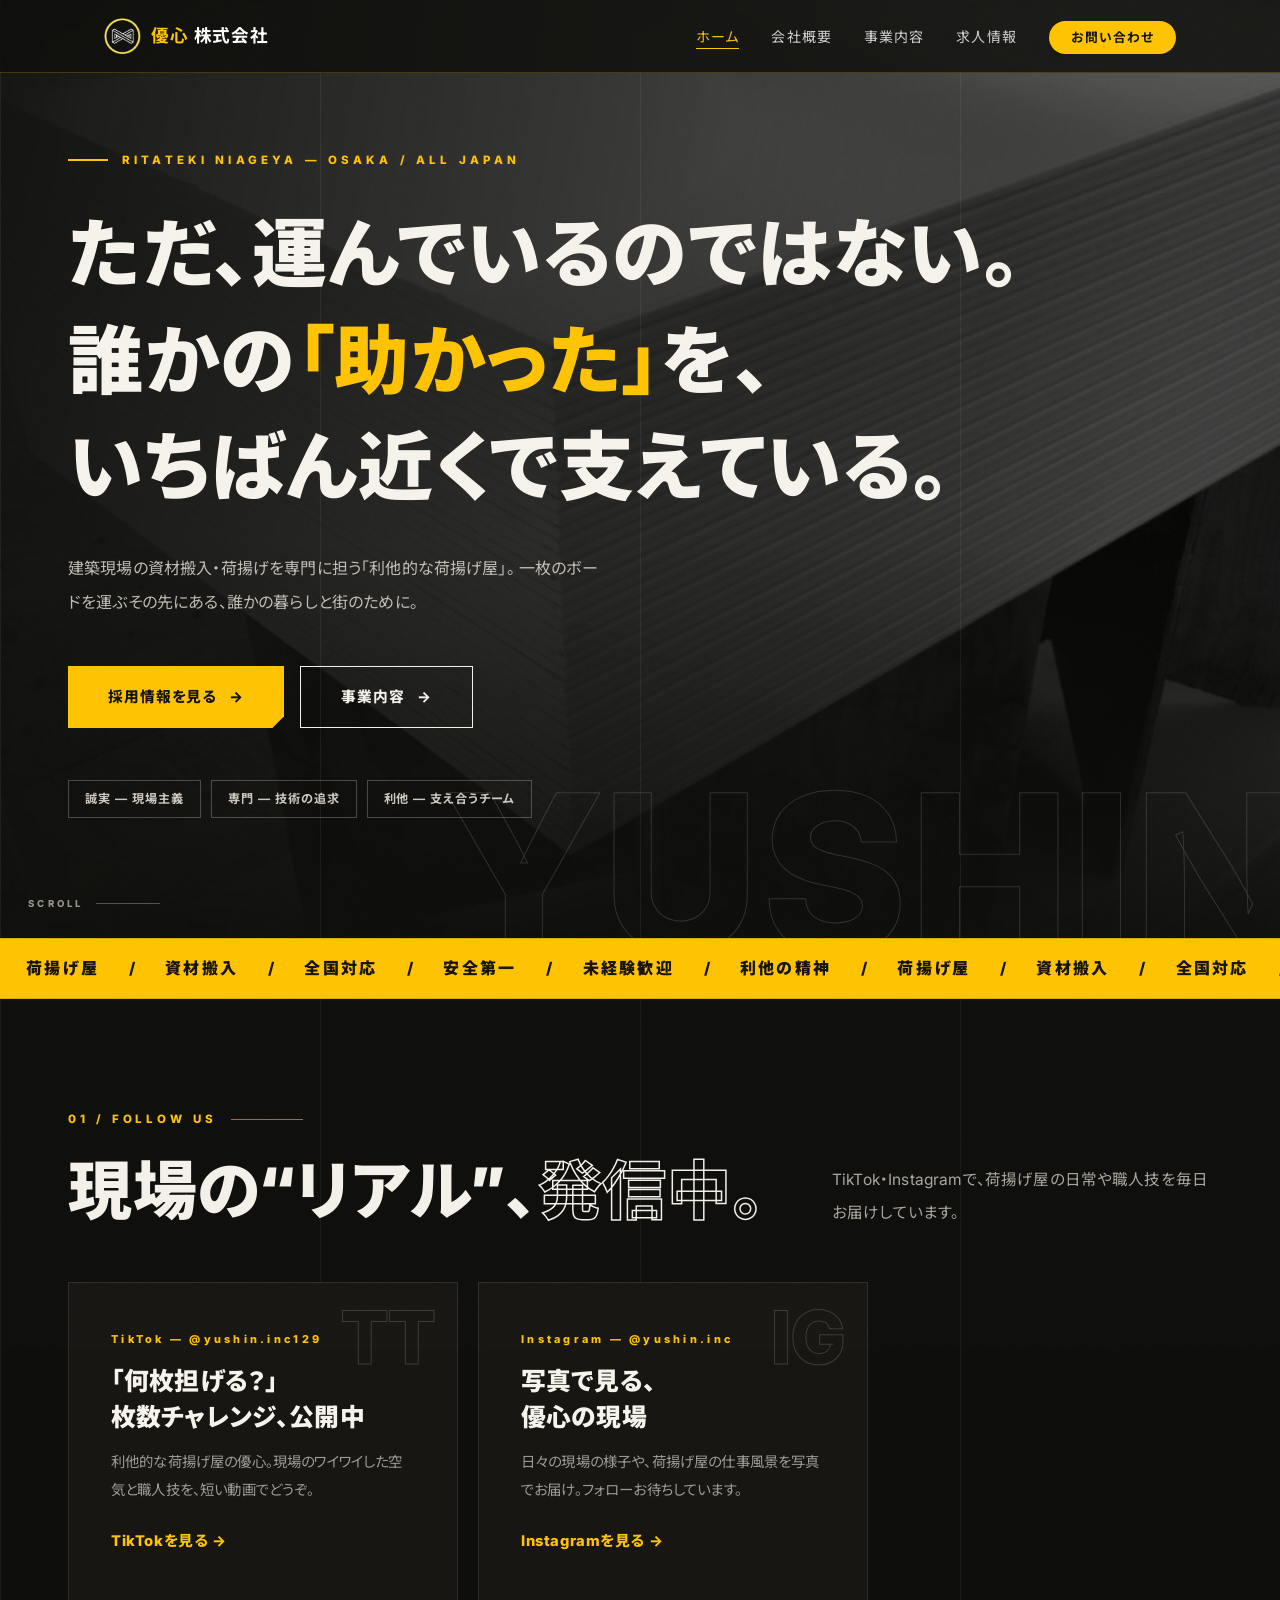
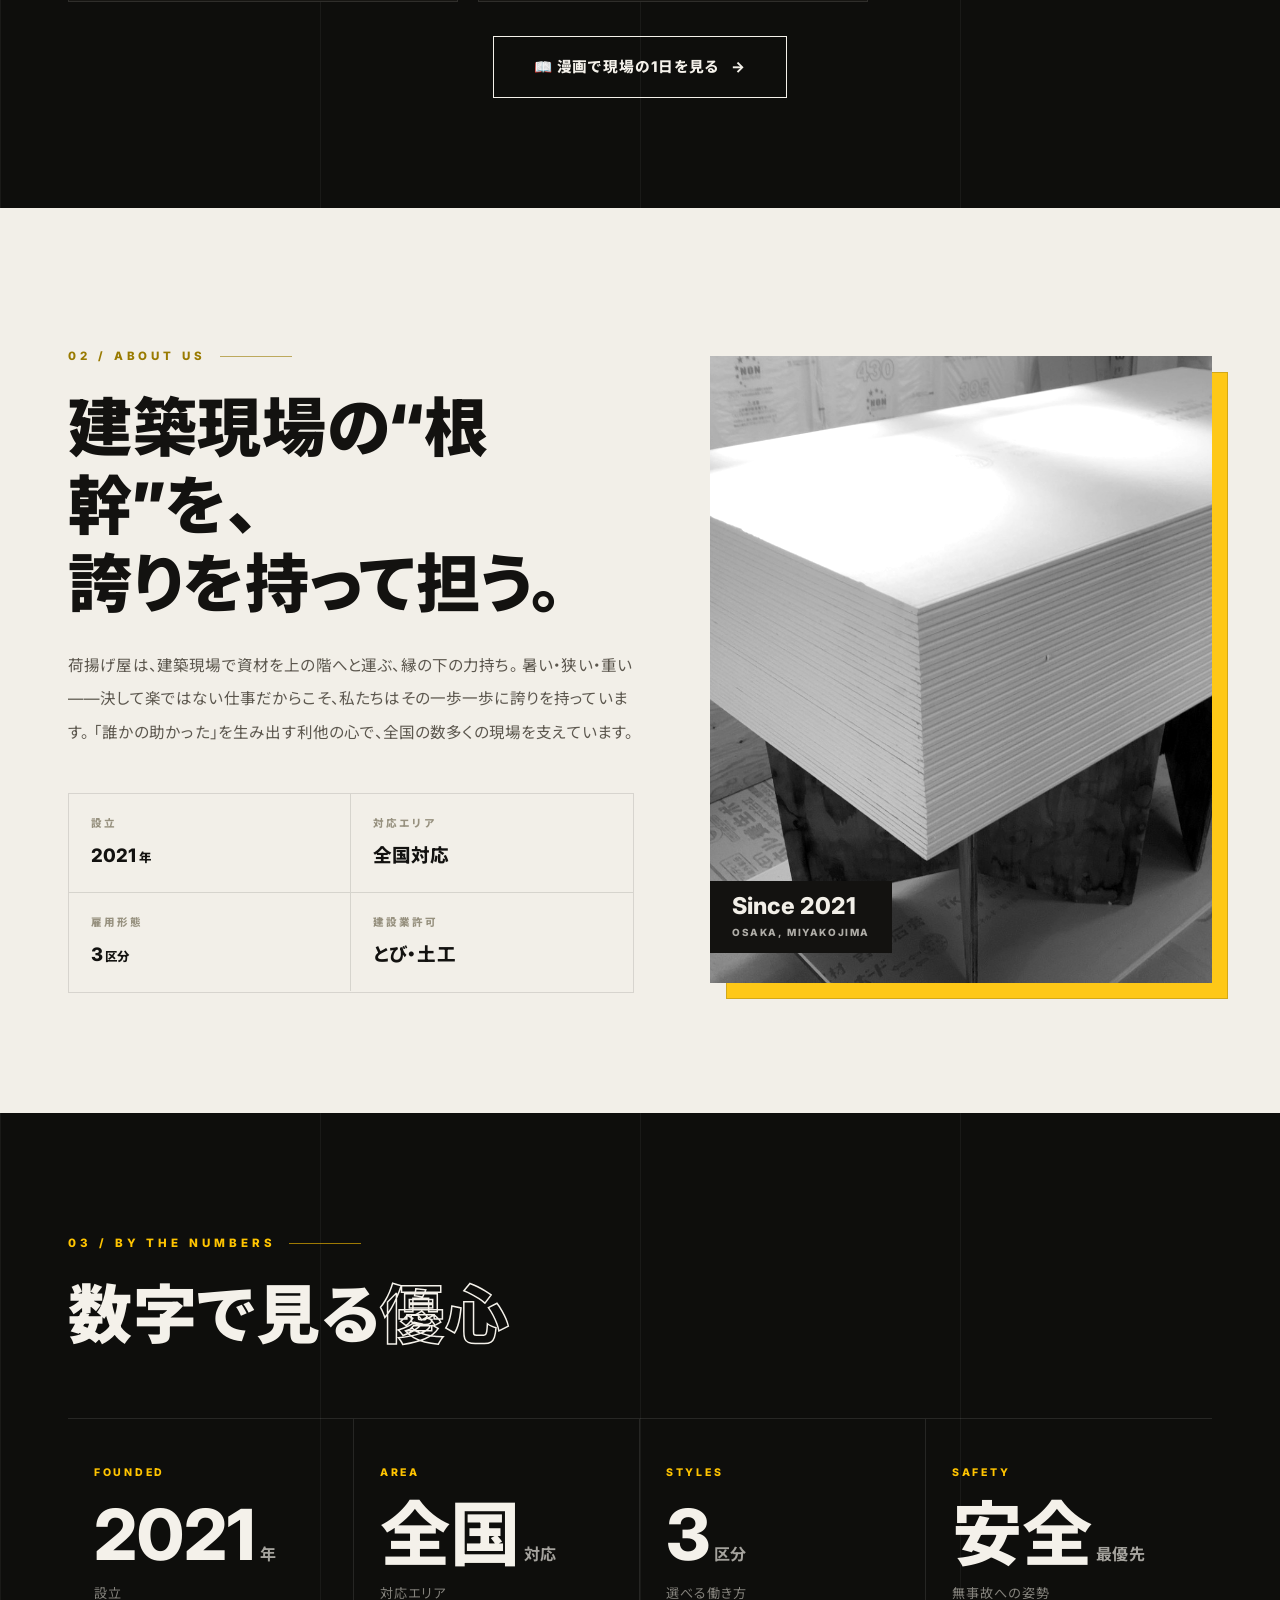
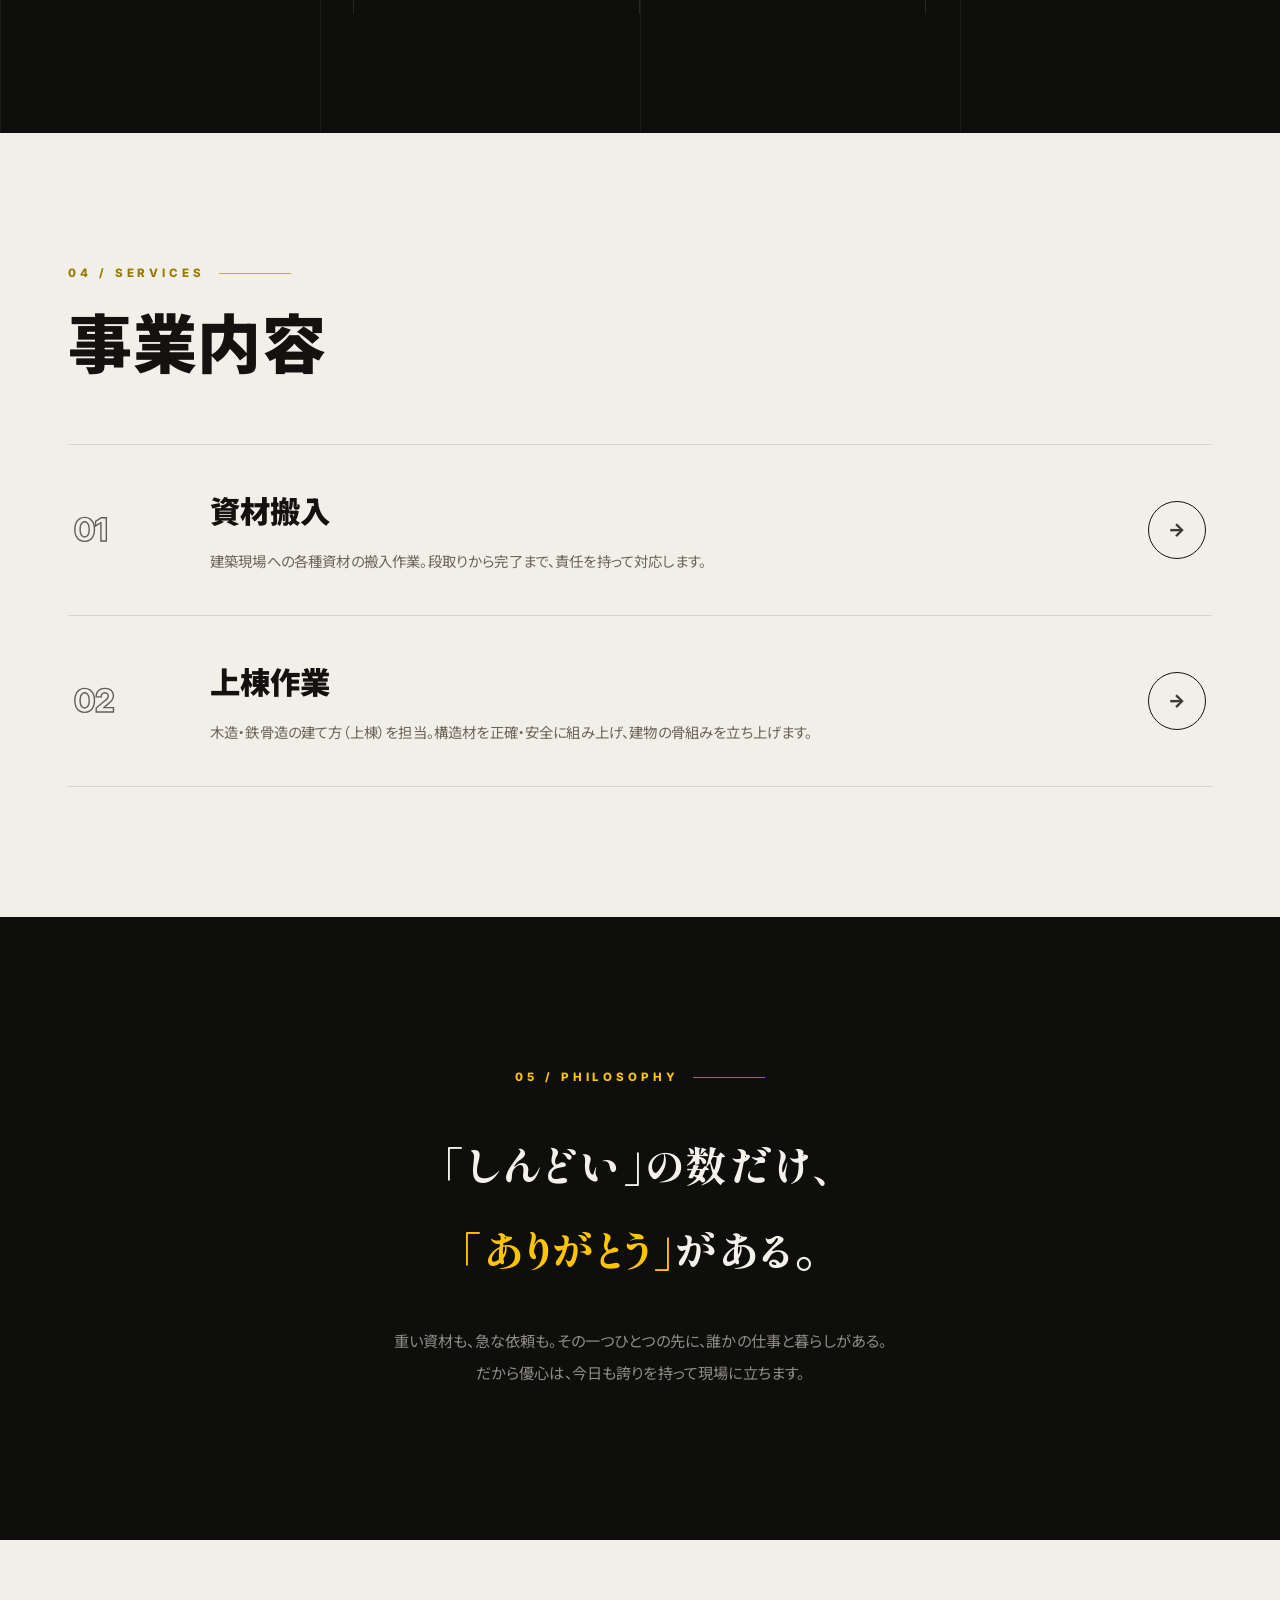
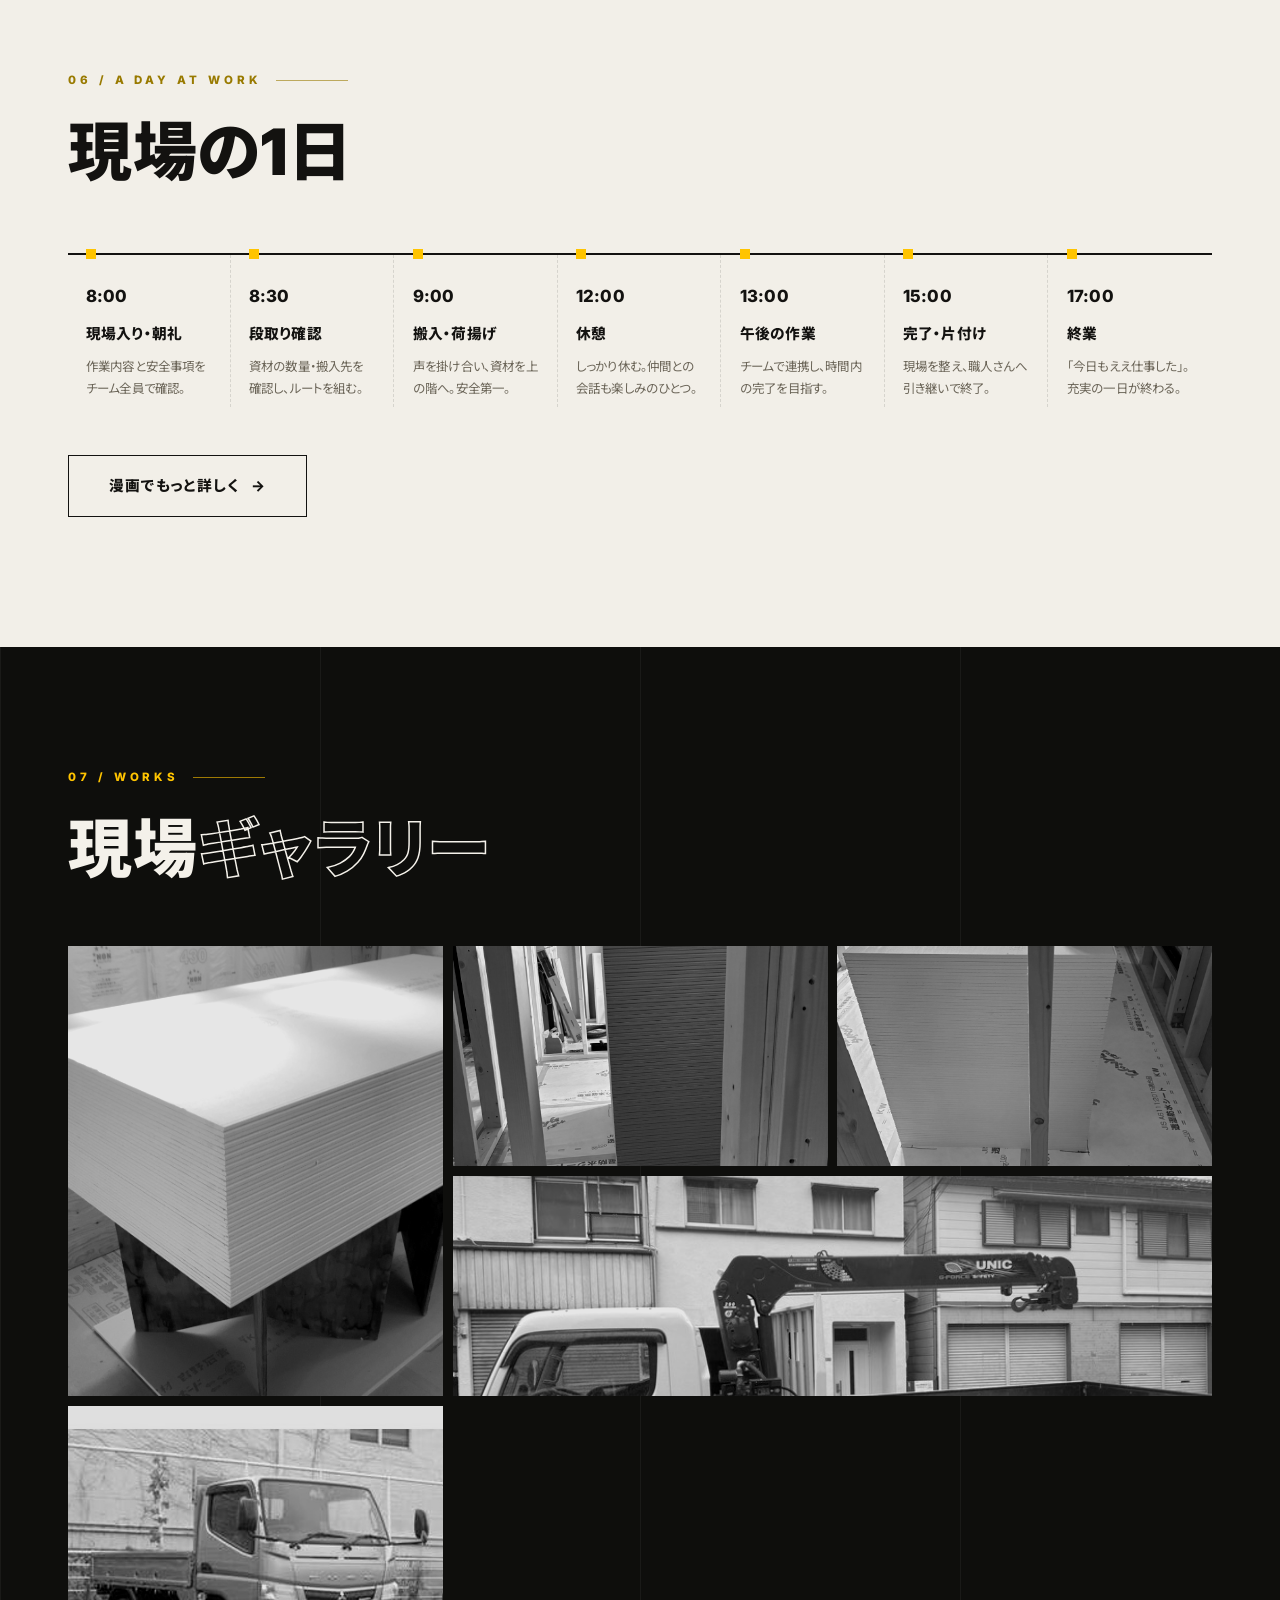
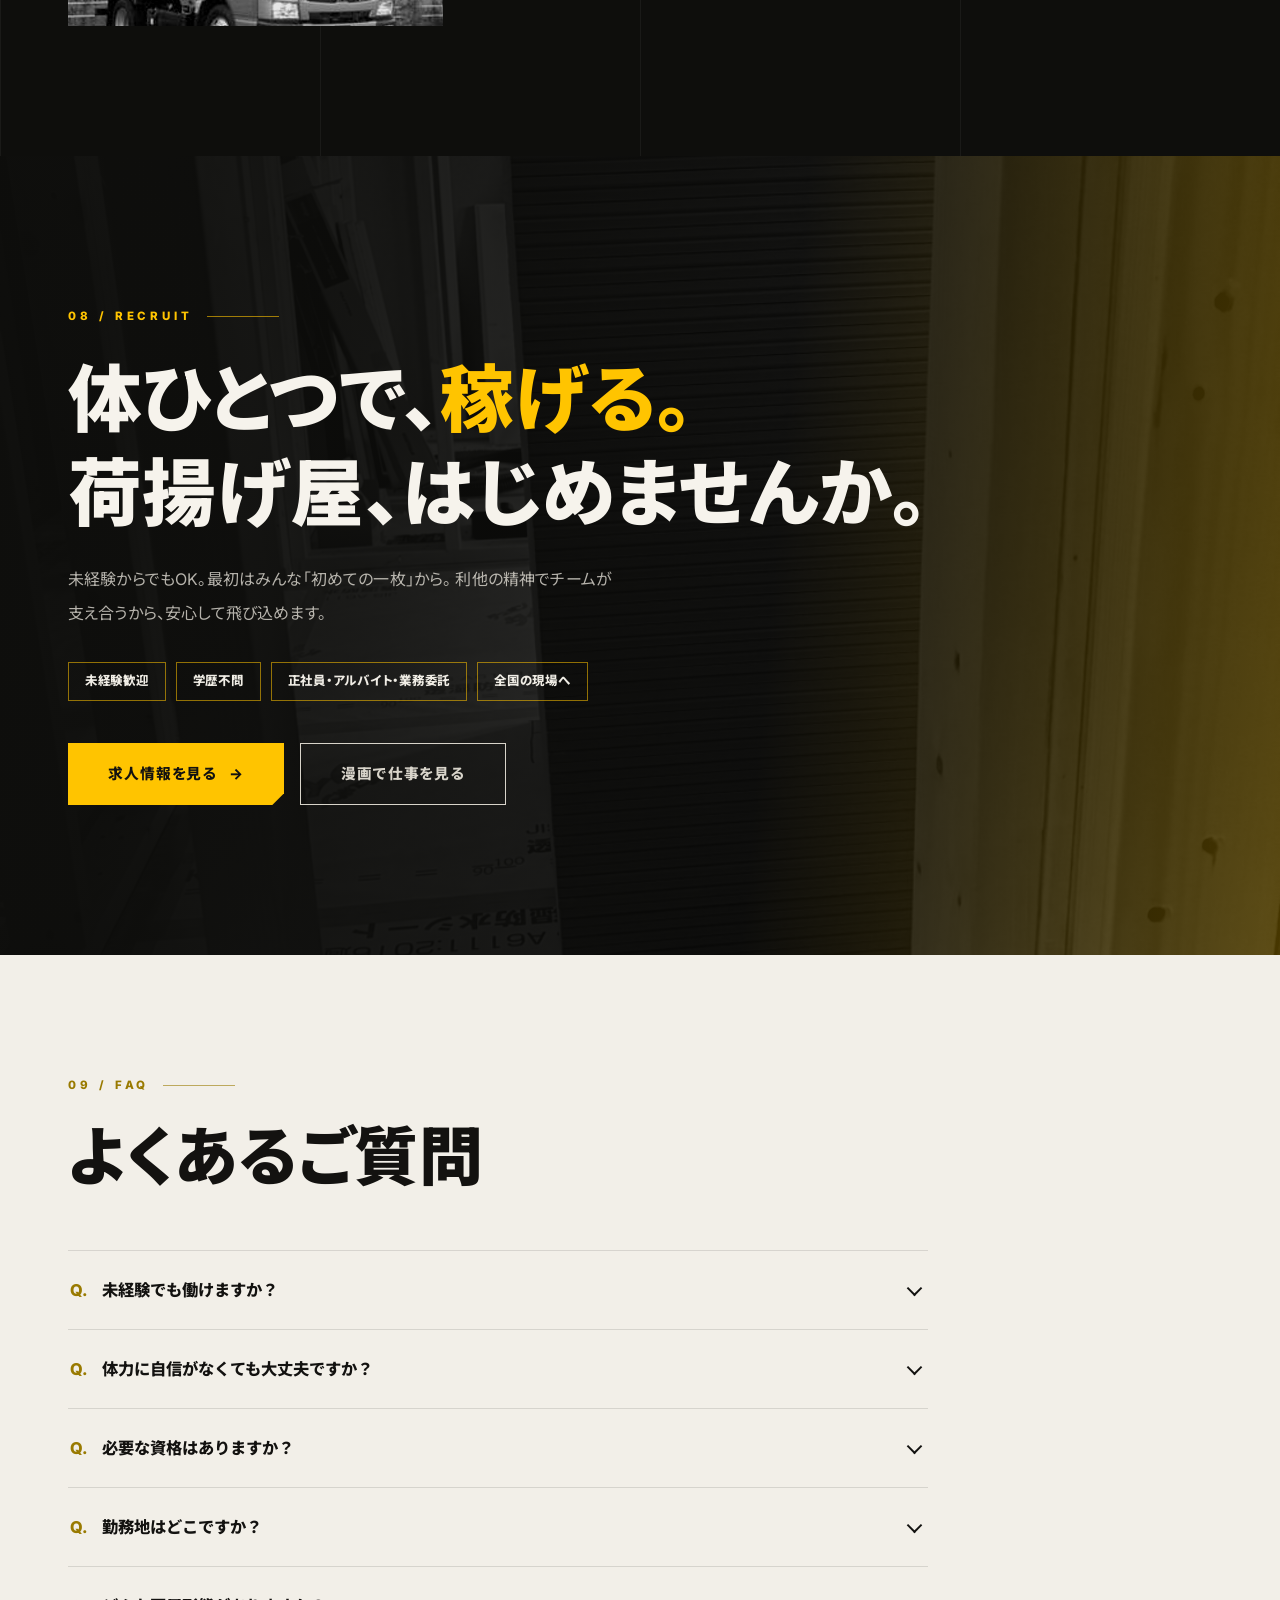
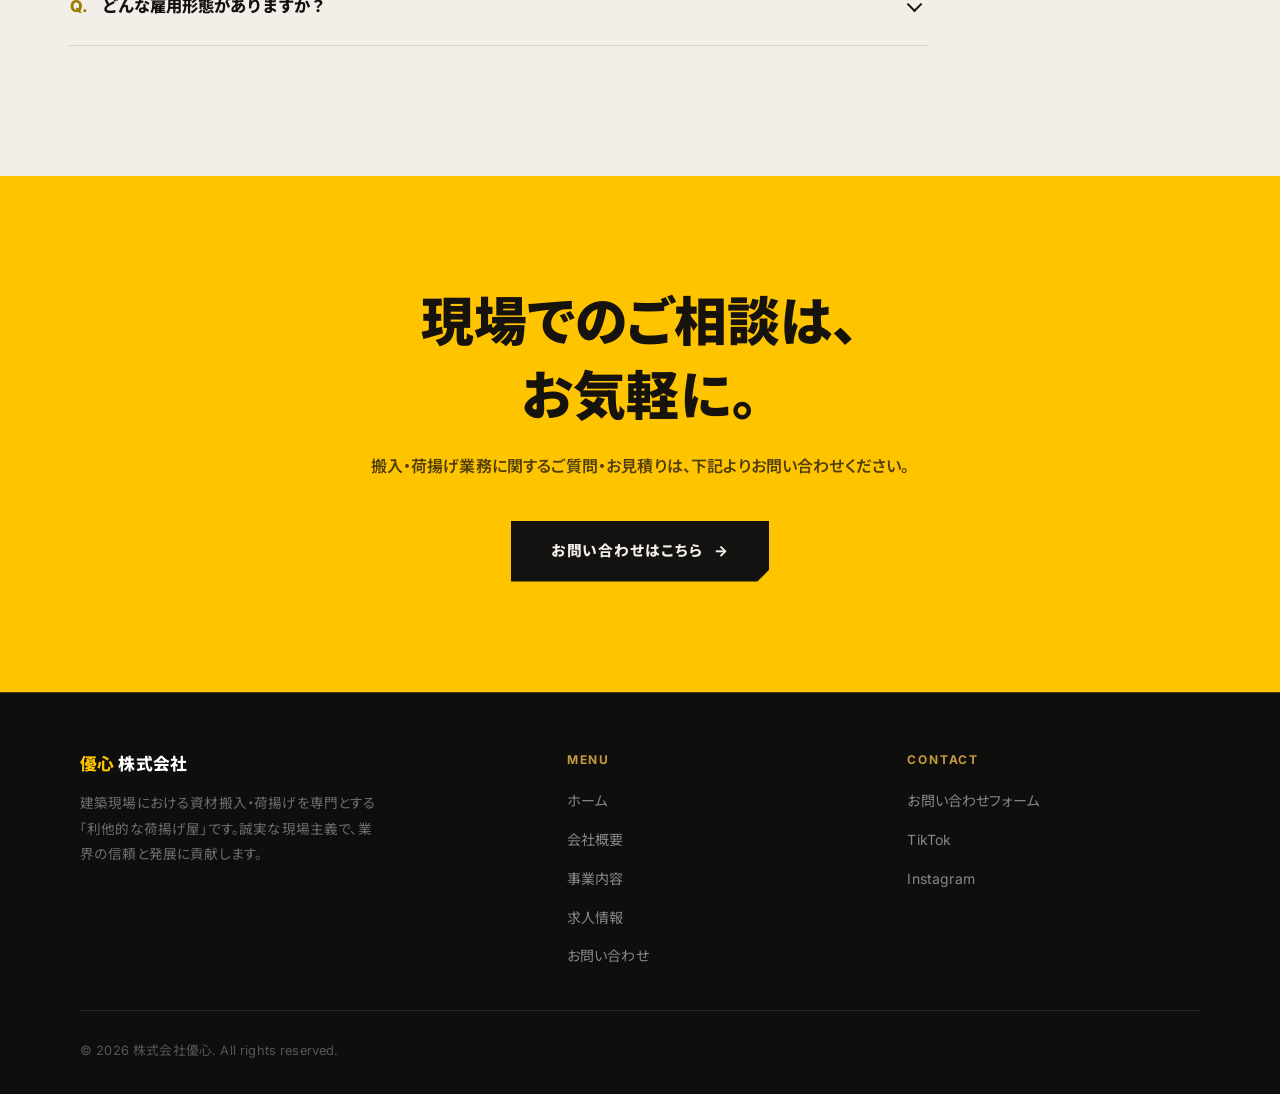
==== commit 65f0219d: "事業内容を「資材搬入／上棟作業」の2サービスに変更 - business.html：Service 02を荷揚げ作業→上棟作業に変更、現場サポート(03)を削除 - index.htmlのサービス一覧" ====
--- a/index.html
+++ b/index.html
@@ -162,16 +162,8 @@
           <a href="business.html" class="svc-row">
             <span class="no">02</span>
             <div>
-              <h3>荷揚げ作業</h3>
-              <p>高層・中高層現場での荷揚げを専門的に担当。安全・確実に上の階へと運びます。</p>
-            </div>
-            <span class="arw">→</span>
-          </a>
-          <a href="business.html" class="svc-row">
-            <span class="no">03</span>
-            <div>
-              <h3>現場サポート</h3>
-              <p>搬入・荷揚げに付随する現場作業を、チームの連携でトータルにサポートします。</p>
+              <h3>上棟作業</h3>
+              <p>木造・鉄骨造の建て方（上棟）を担当。構造材を正確・安全に組み上げ、建物の骨組みを立ち上げます。</p>
             </div>
             <span class="arw">→</span>
           </a>
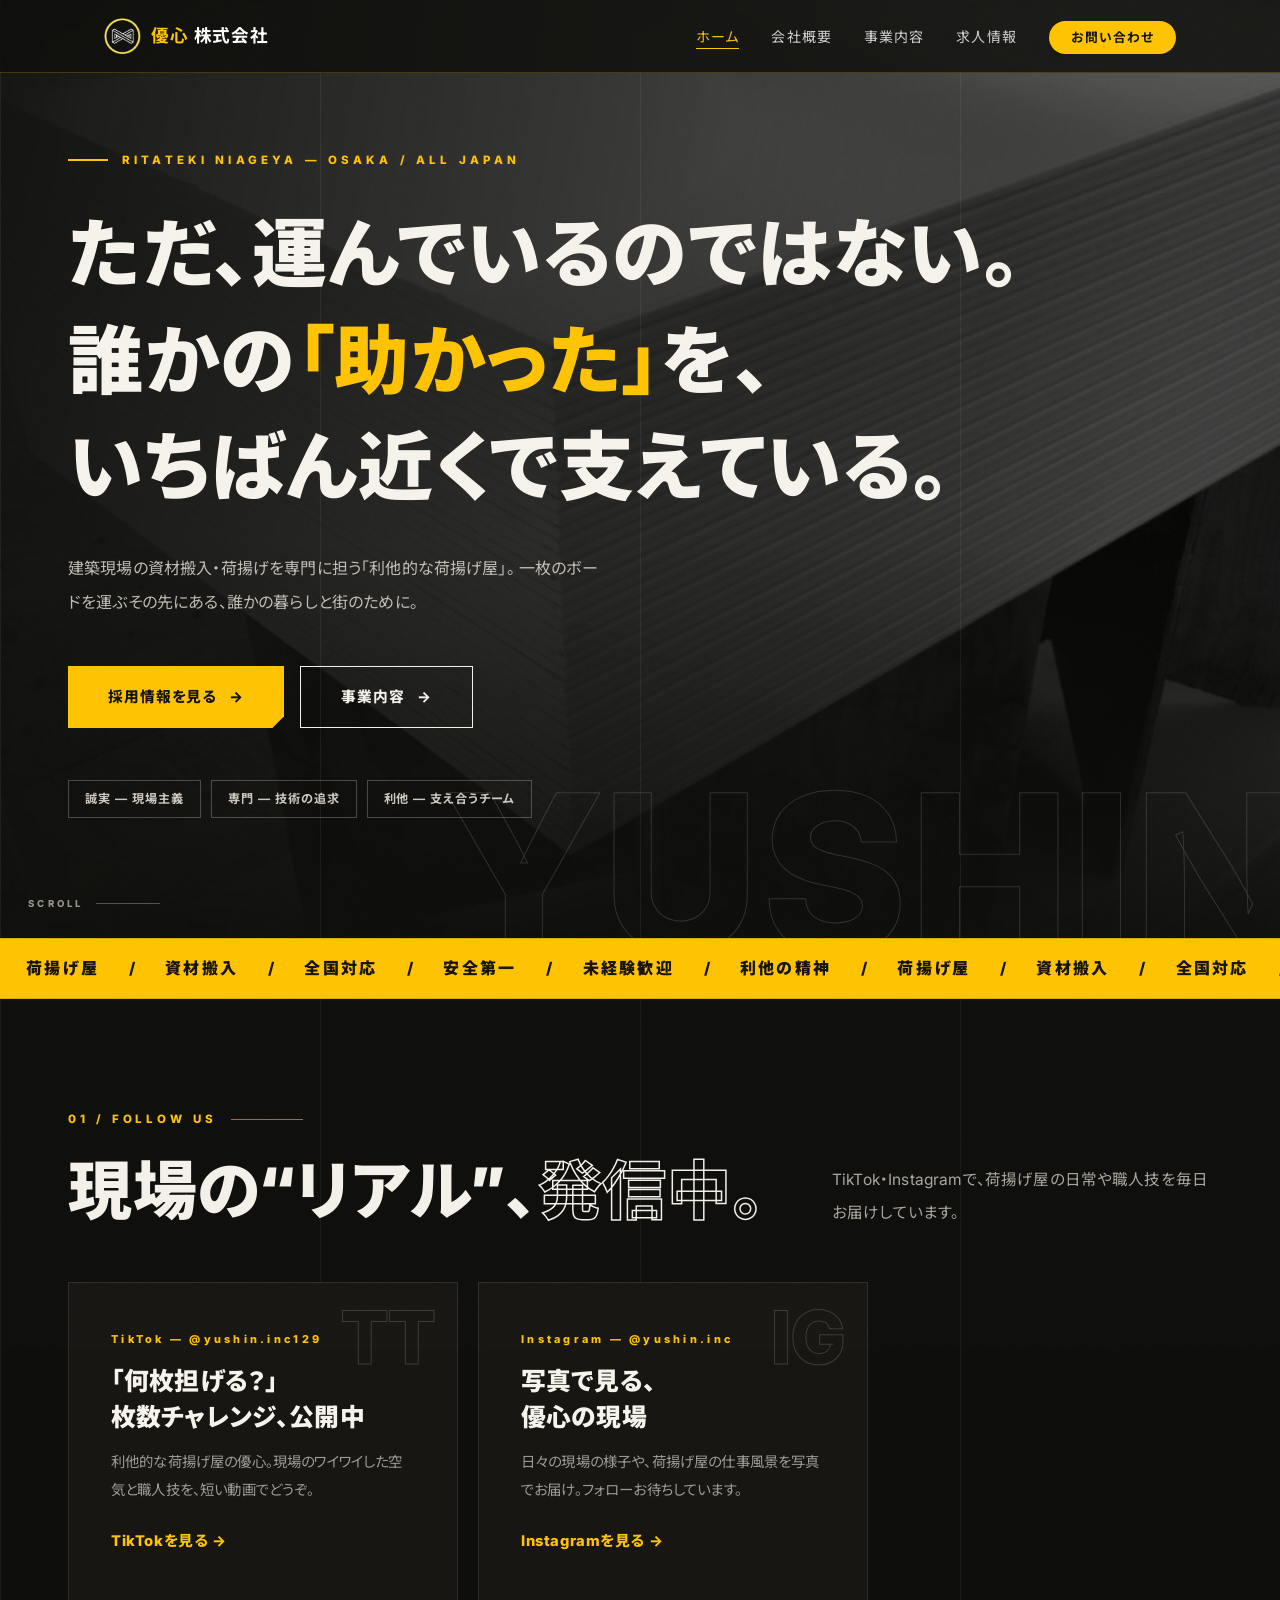
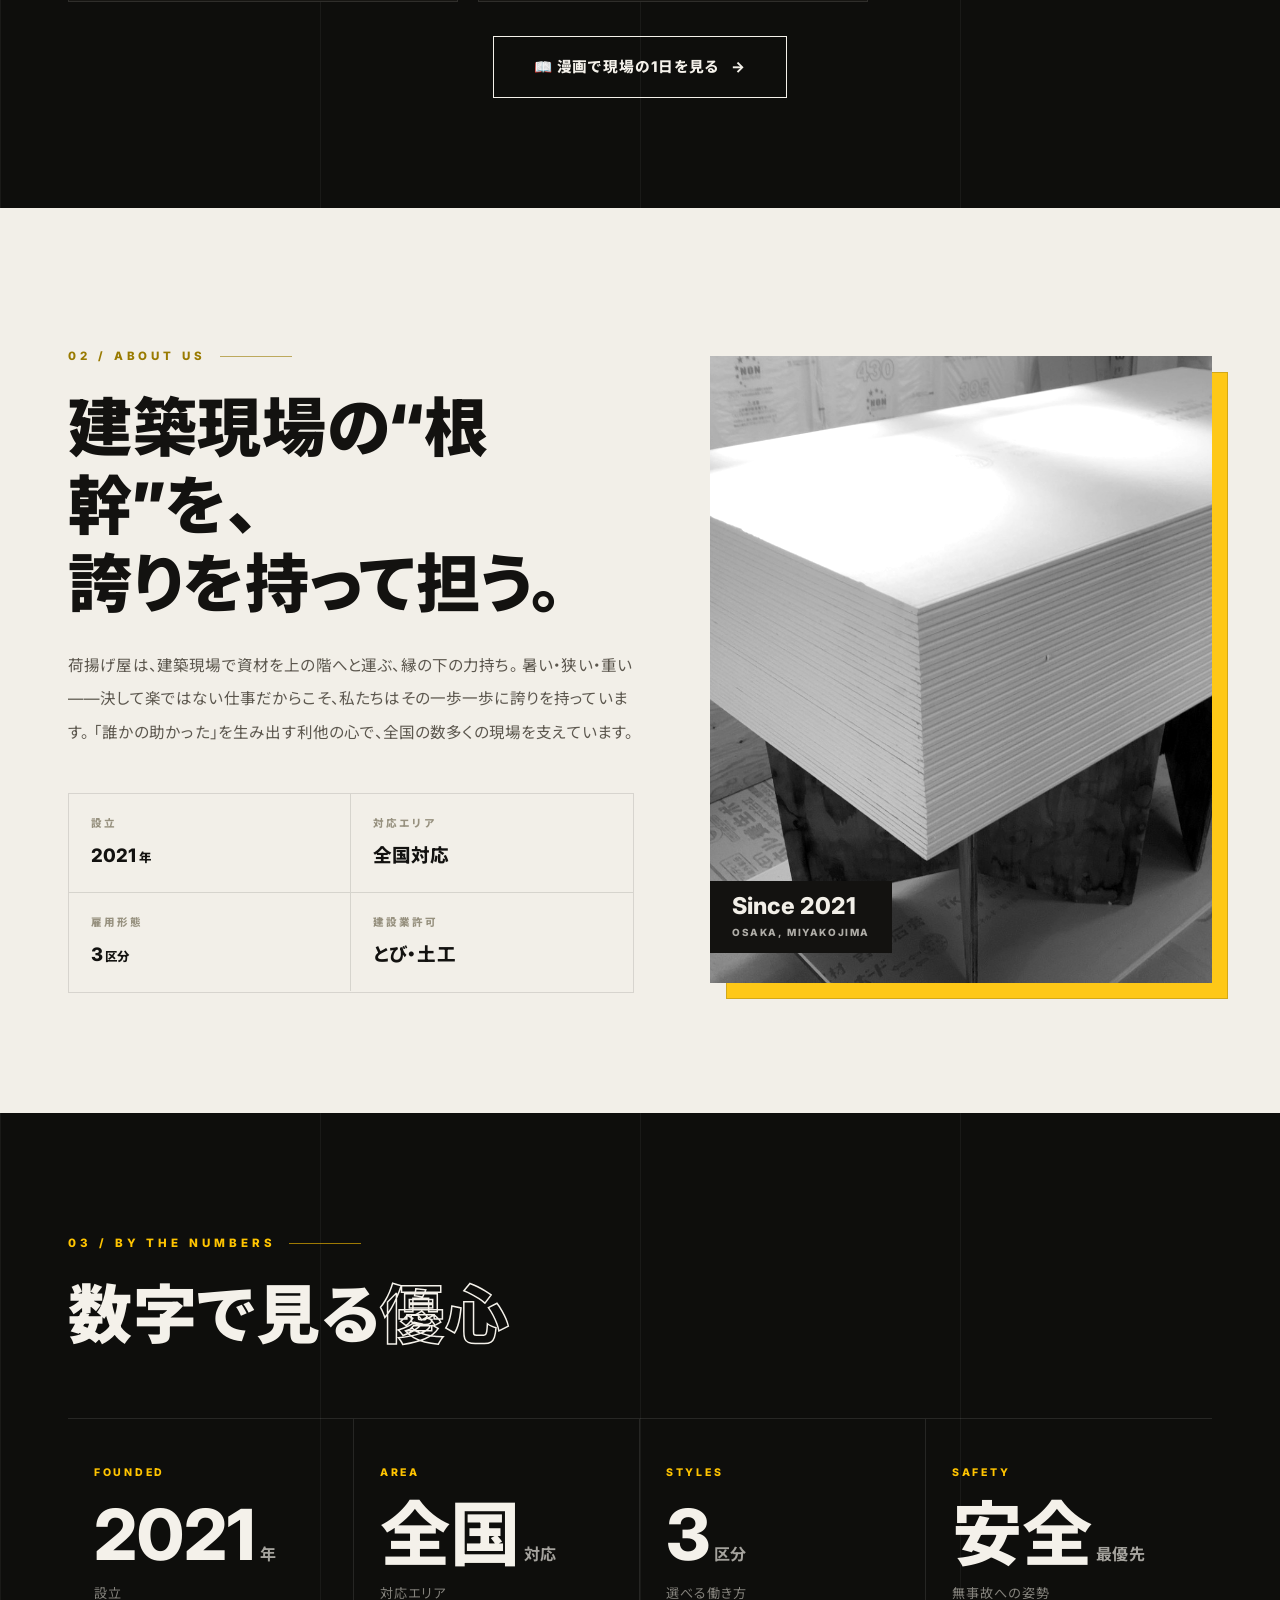
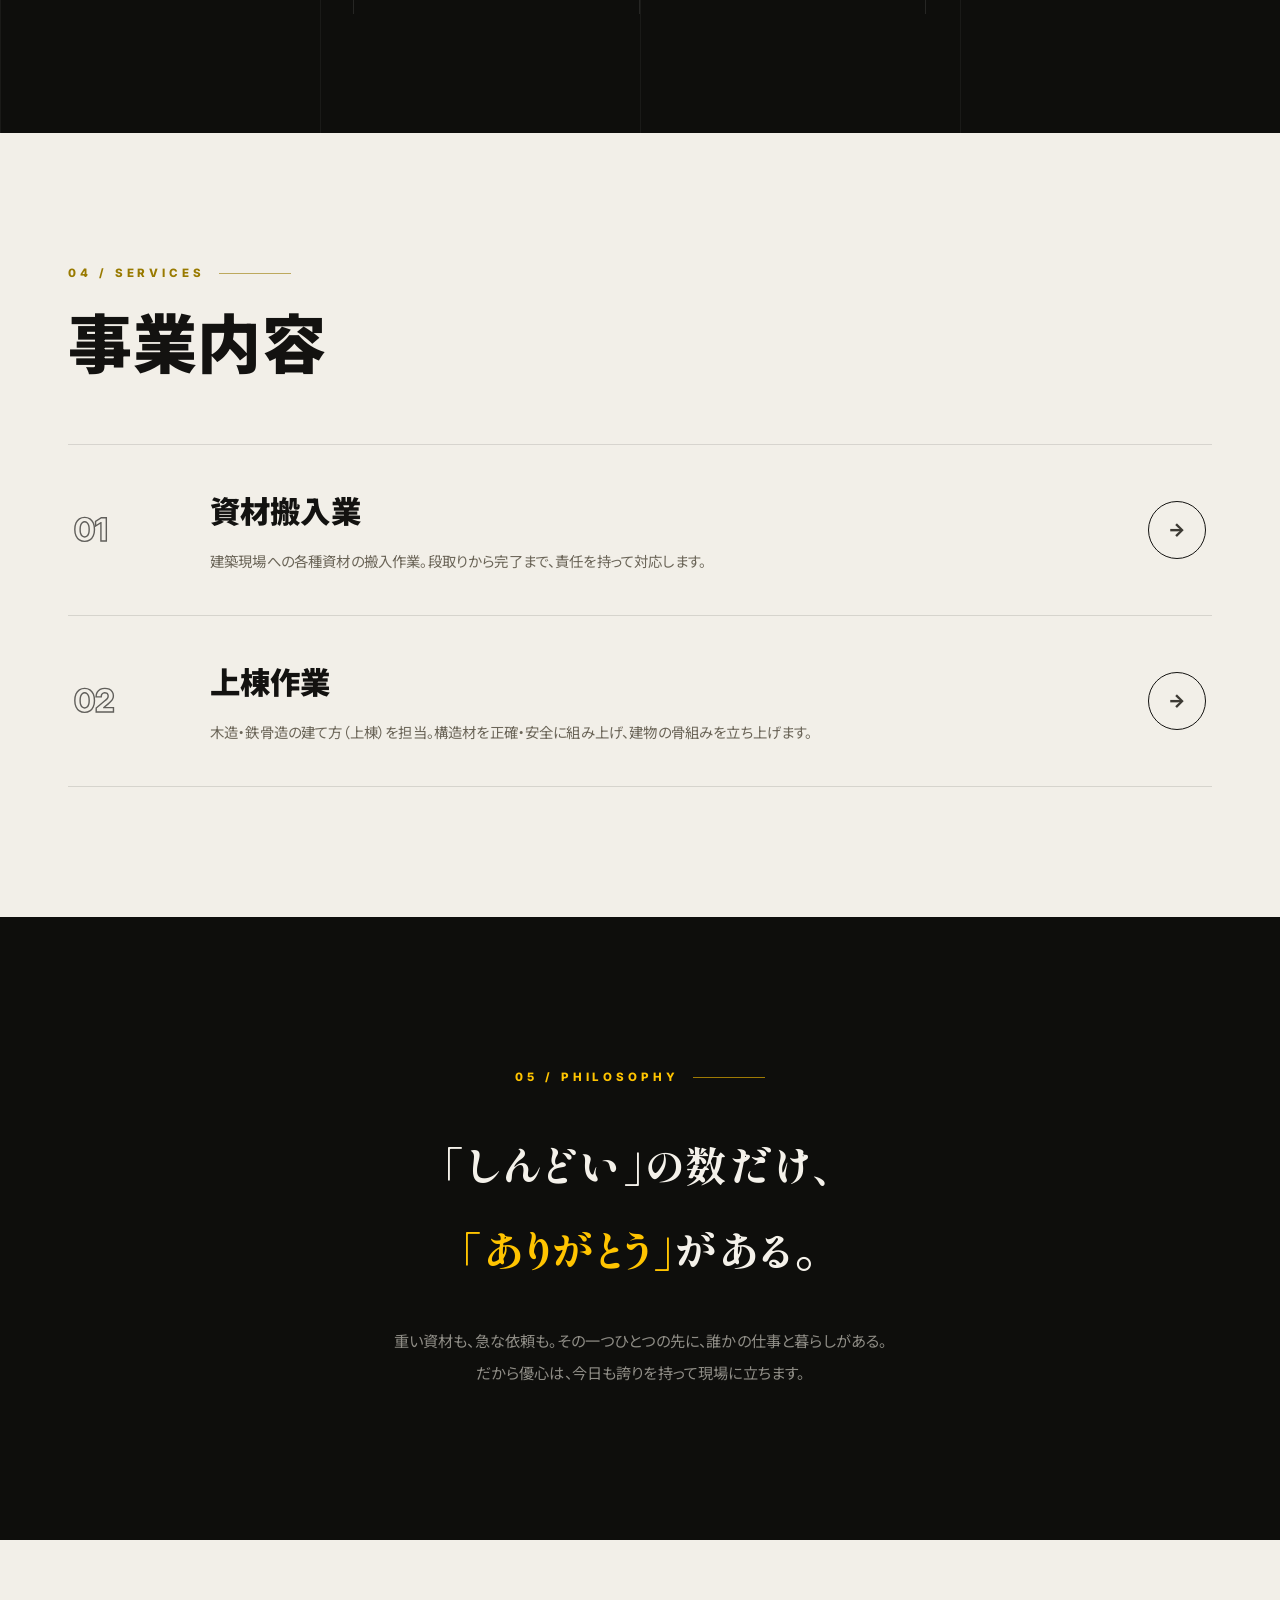
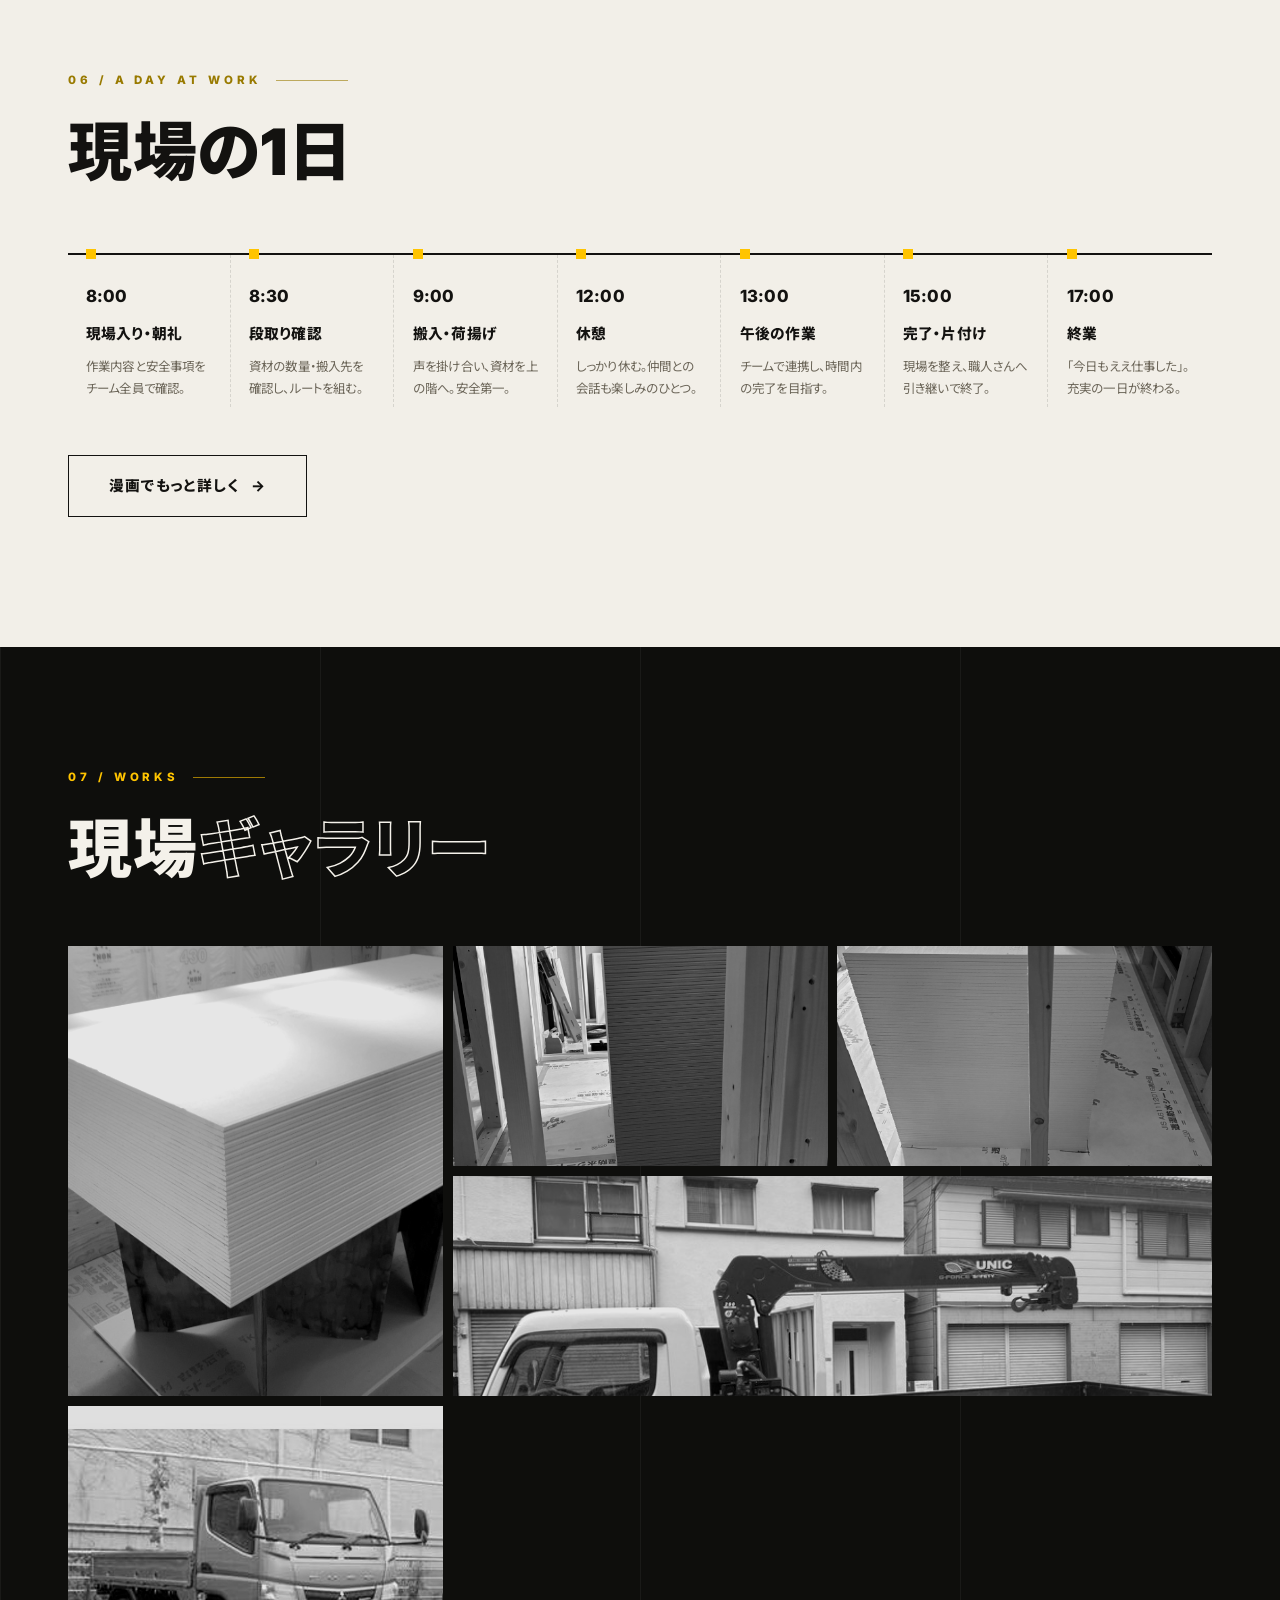
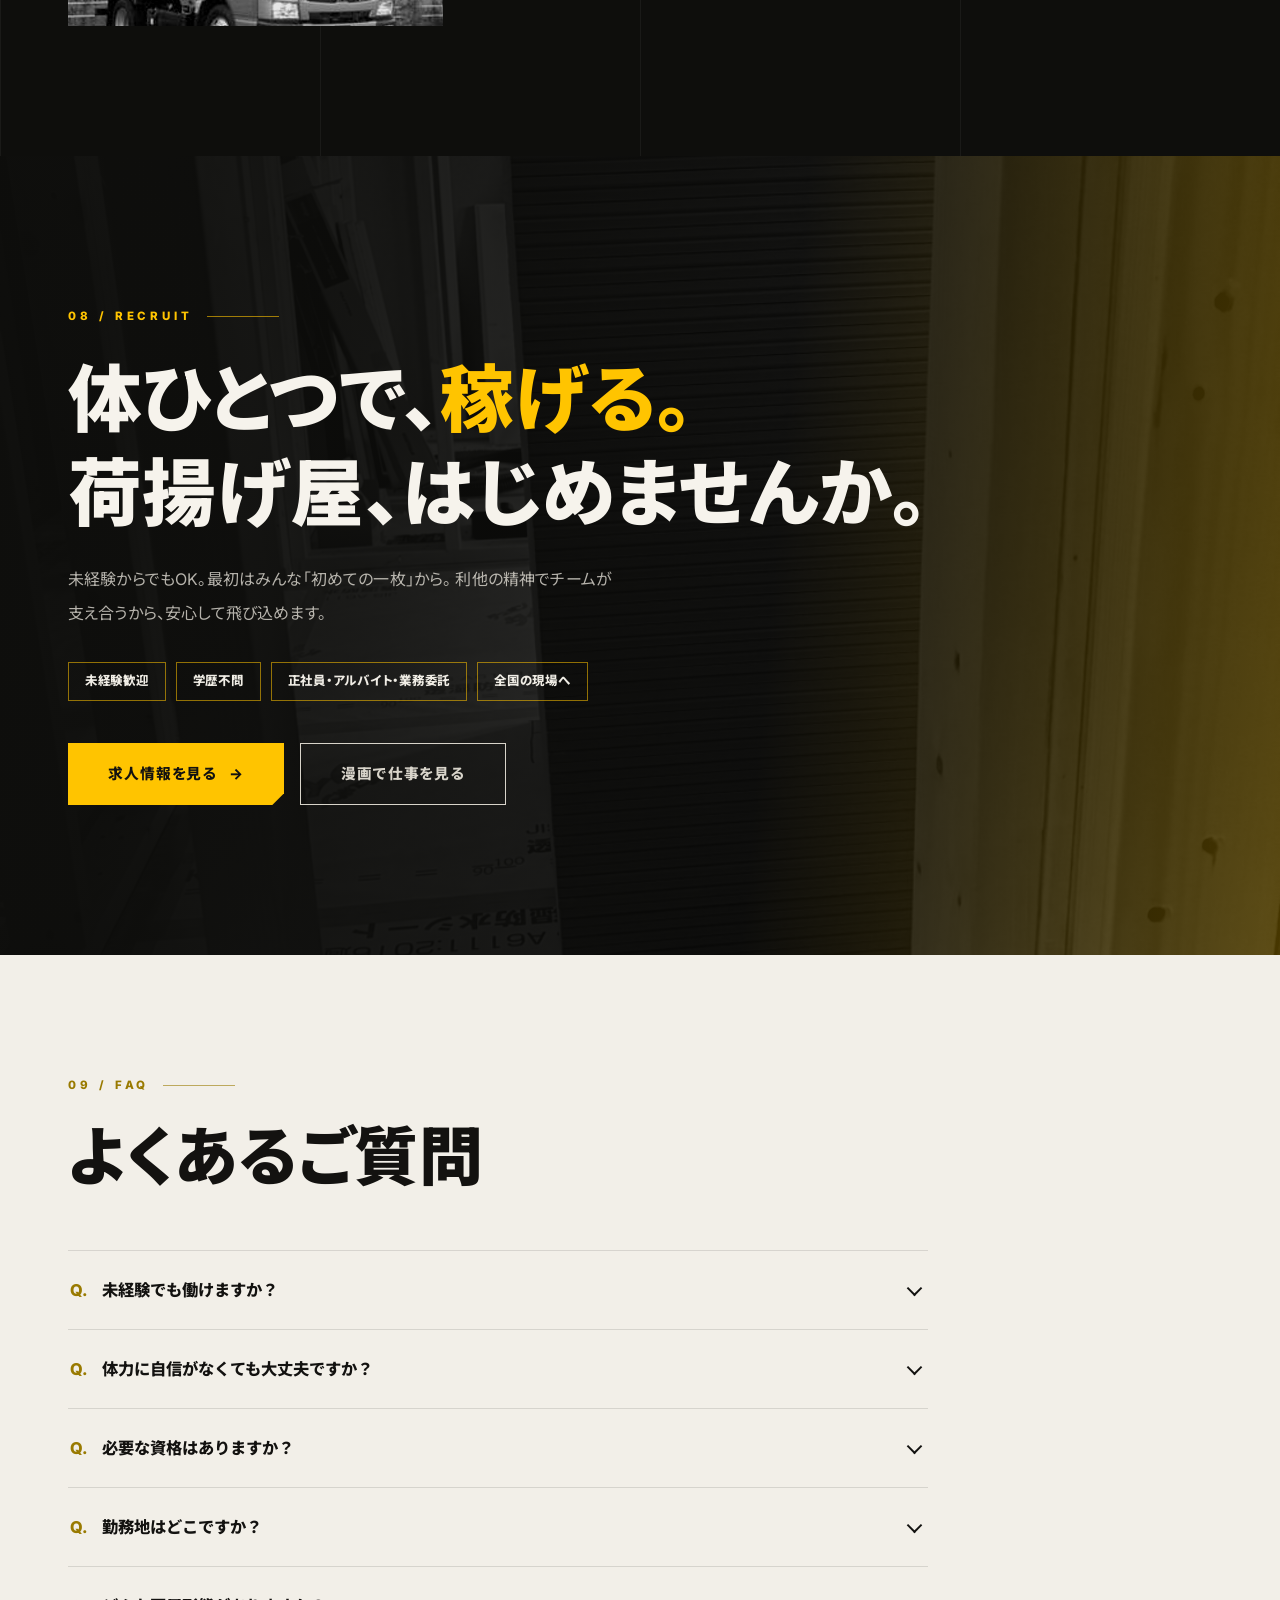
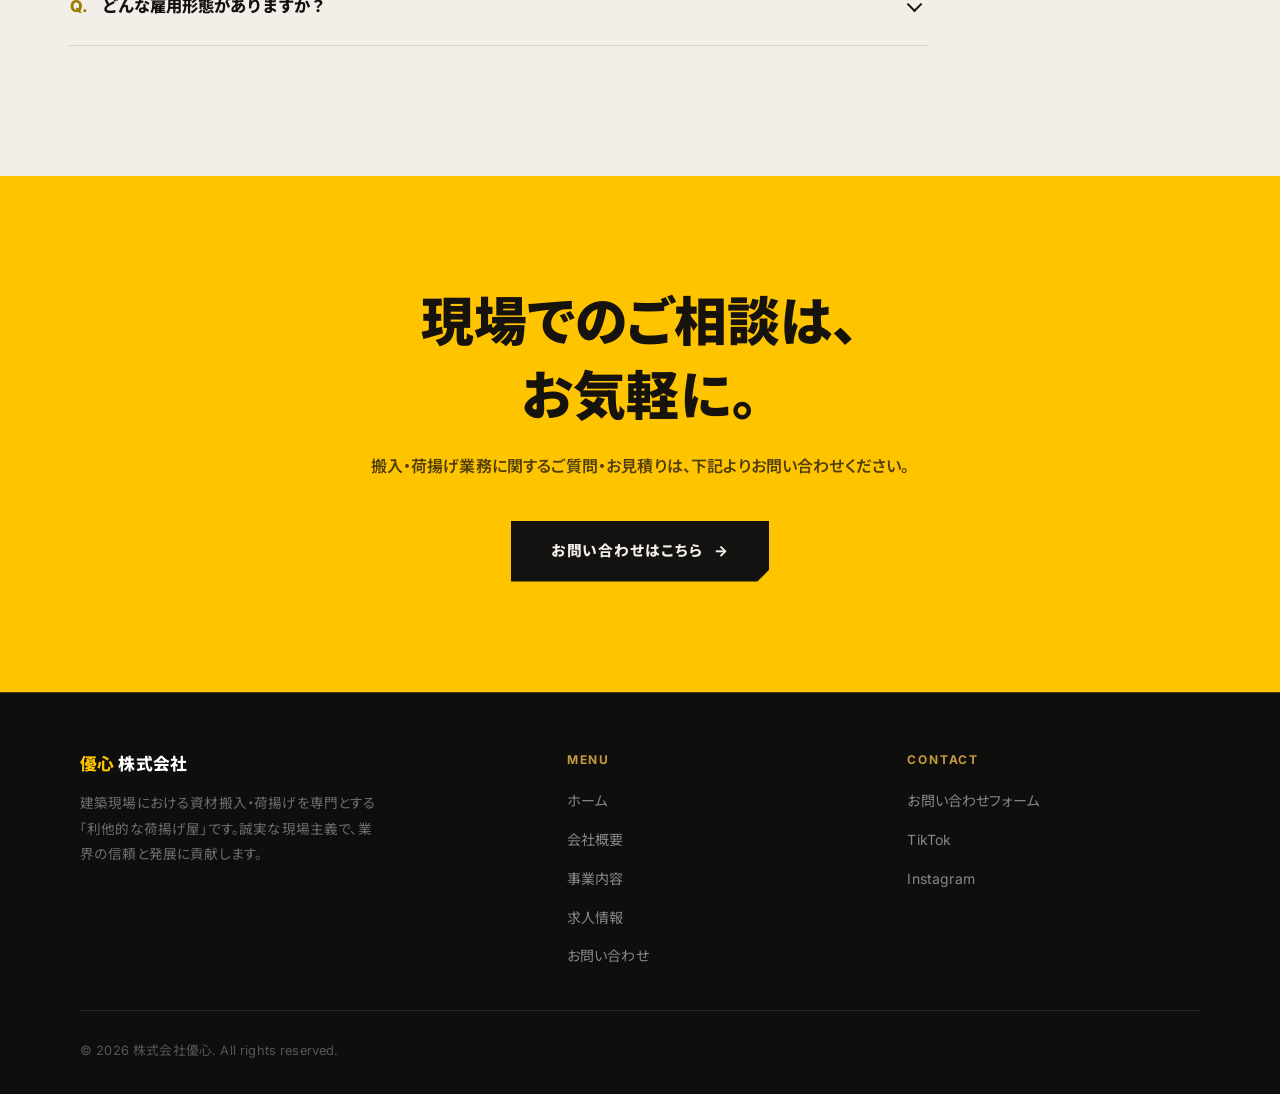
==== commit 2398053f: "事業内容を6サービスに拡張 主力2つ（資材搬入業・上棟作業）は写真付き、追加4つ（産業廃棄物収集運搬・ 資材搬入業の独立サポート・運送業・倉庫業）を「事業領域」カード一覧に。 運送業と倉庫業には「20" ====
--- a/index.html
+++ b/index.html
@@ -154,7 +154,7 @@
           <a href="business.html" class="svc-row">
             <span class="no">01</span>
             <div>
-              <h3>資材搬入</h3>
+              <h3>資材搬入業</h3>
               <p>建築現場への各種資材の搬入作業。段取りから完了まで、責任を持って対応します。</p>
             </div>
             <span class="arw">→</span>
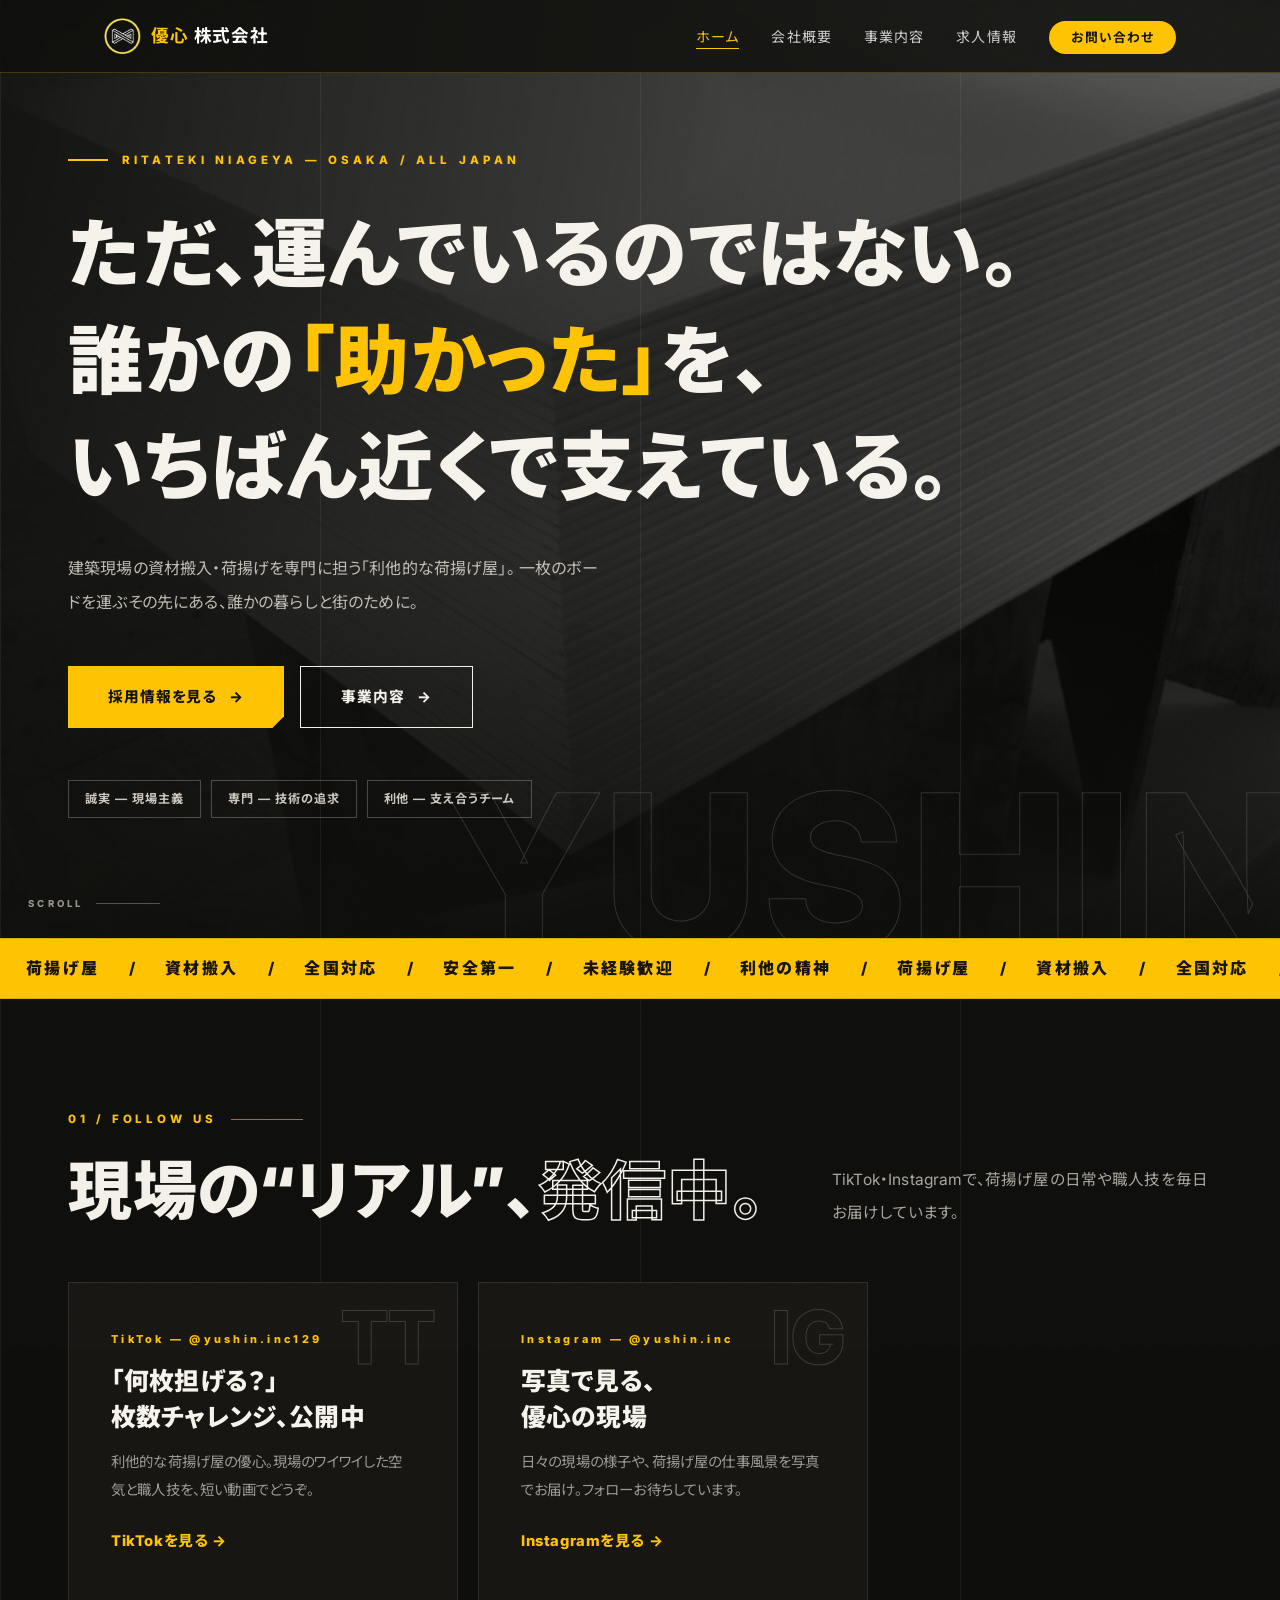
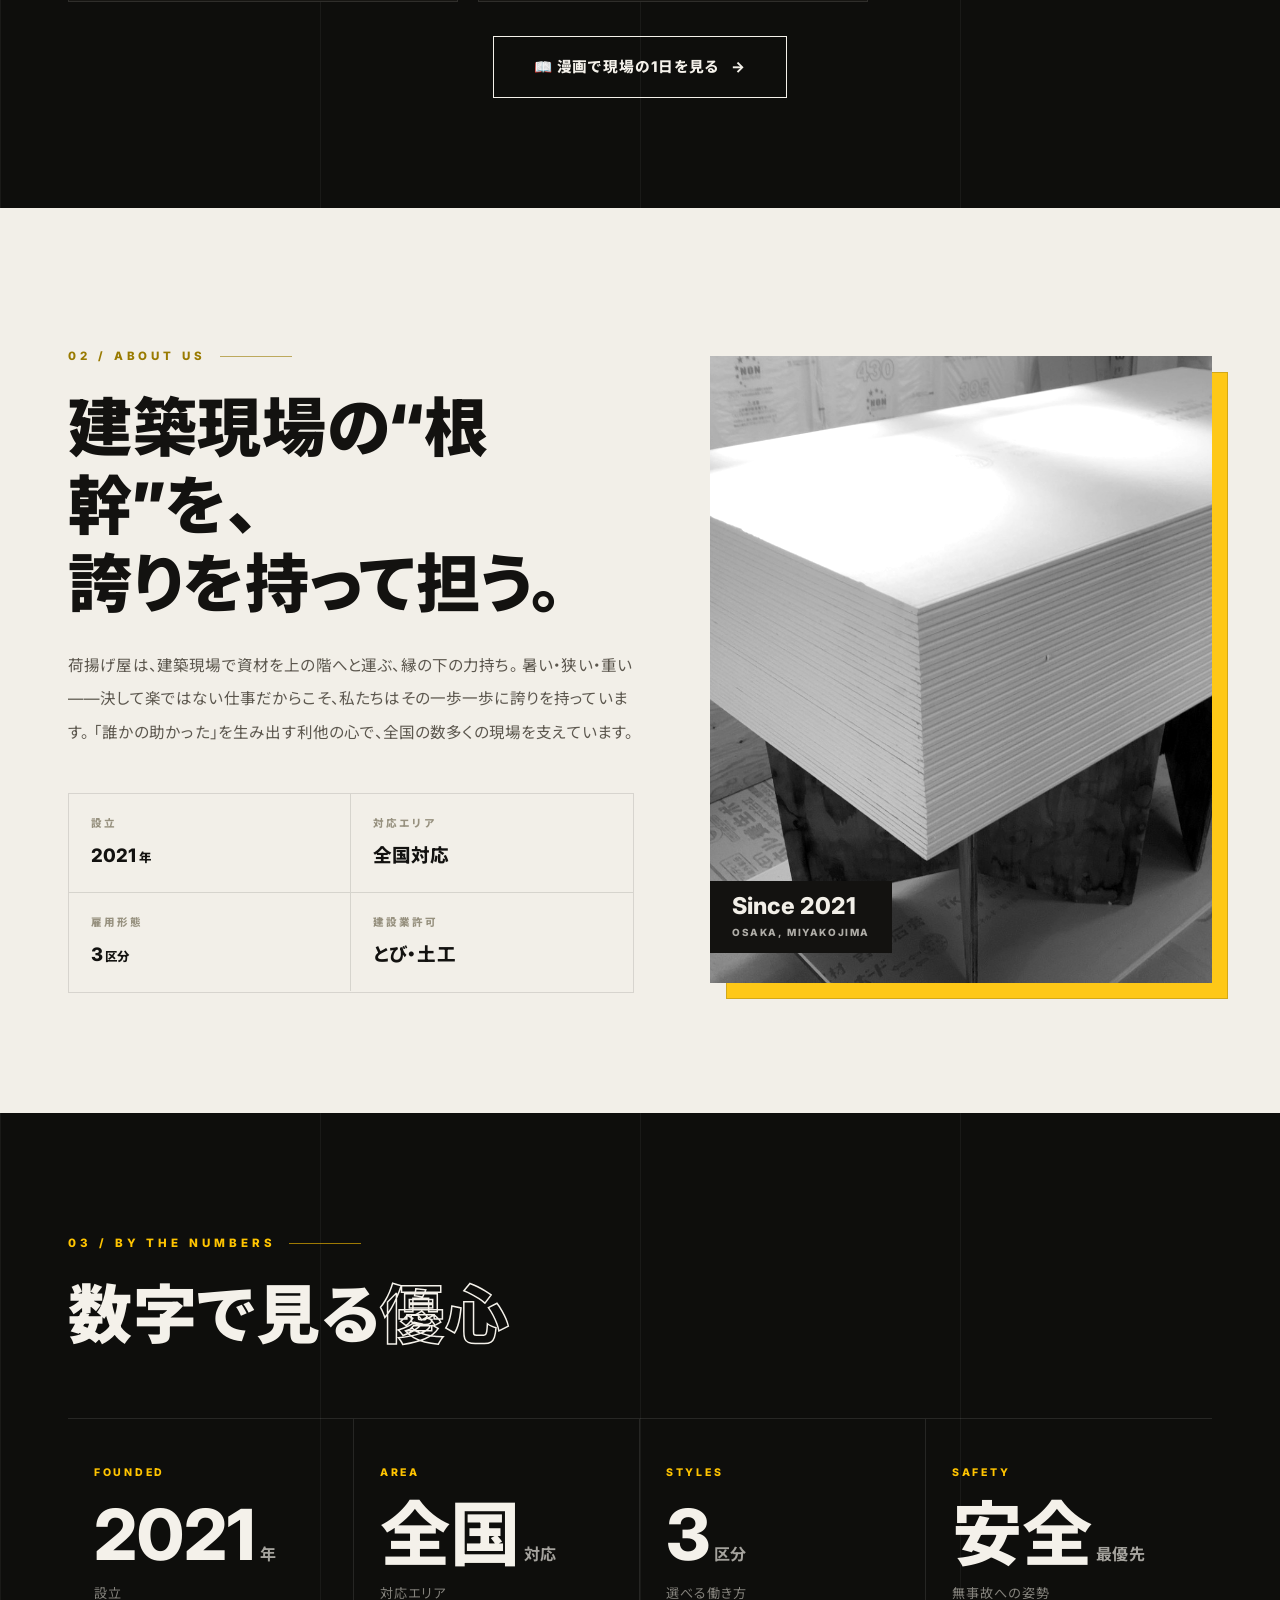
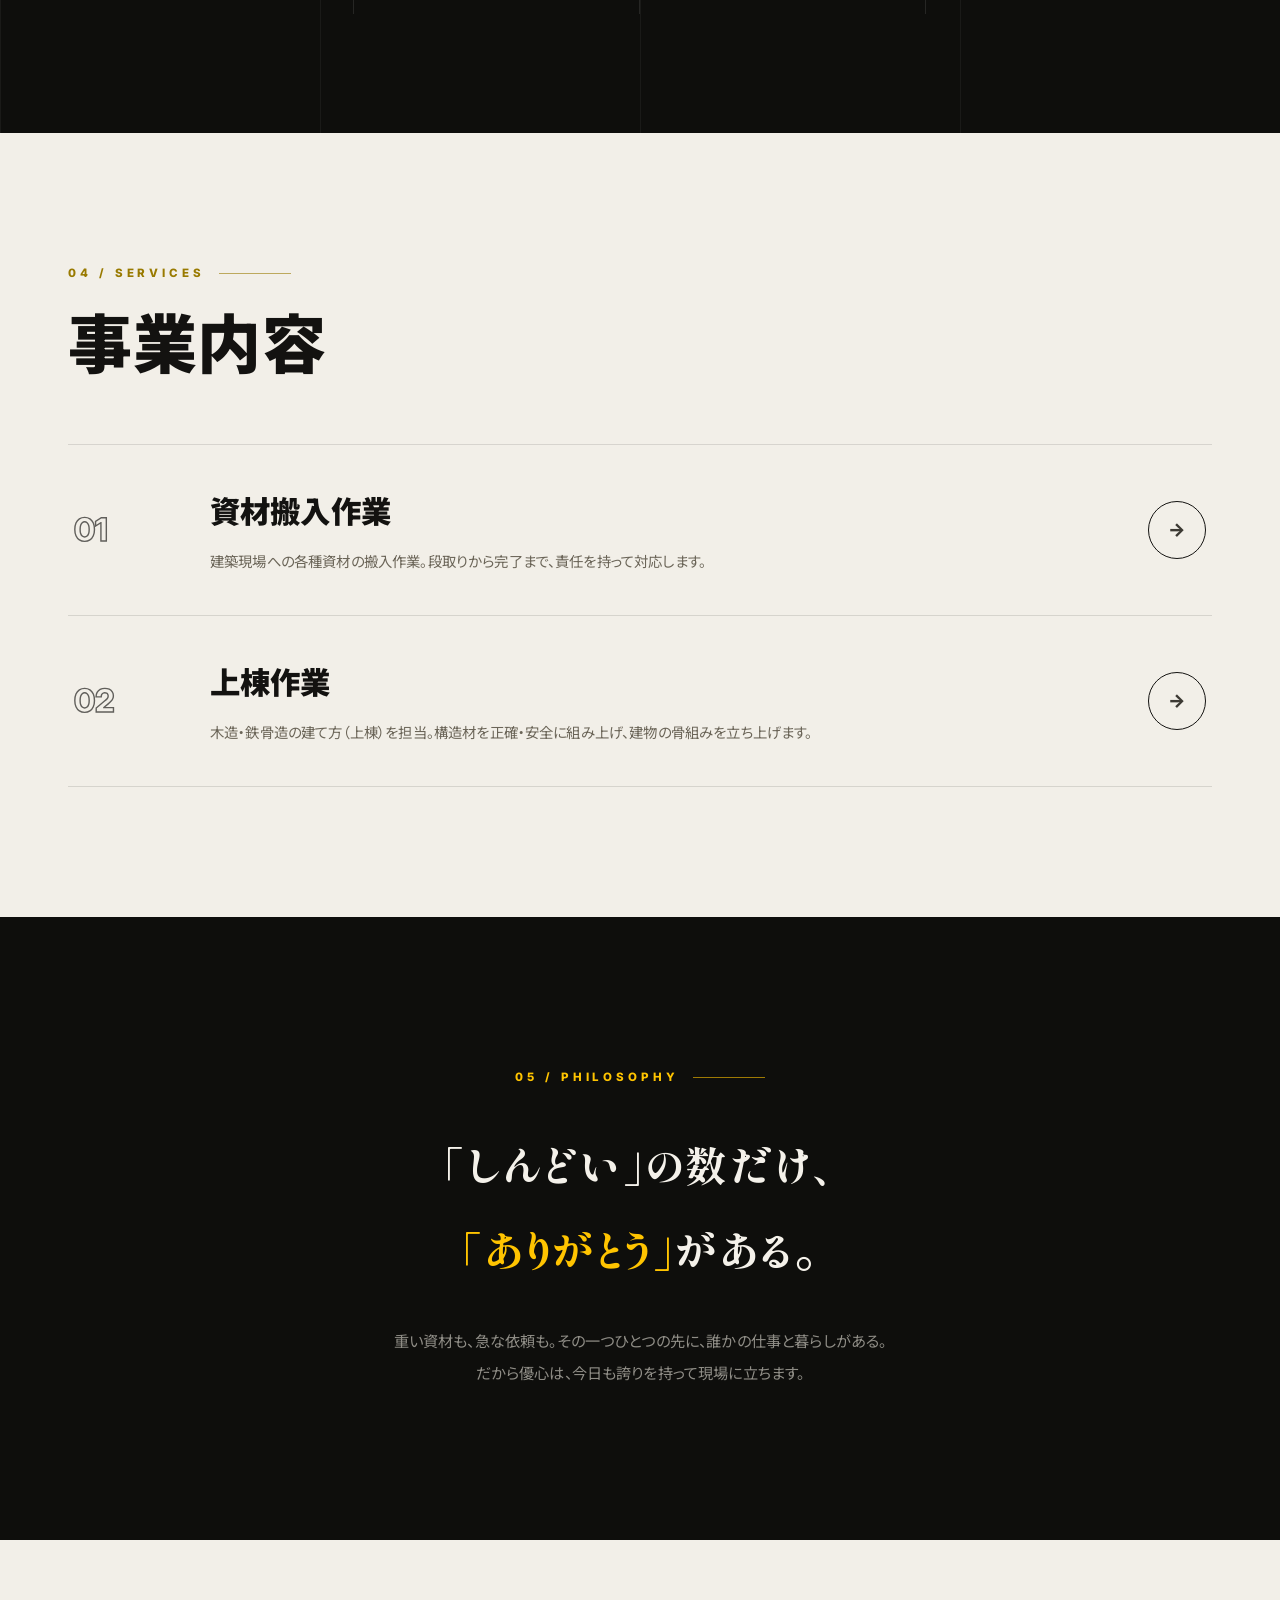
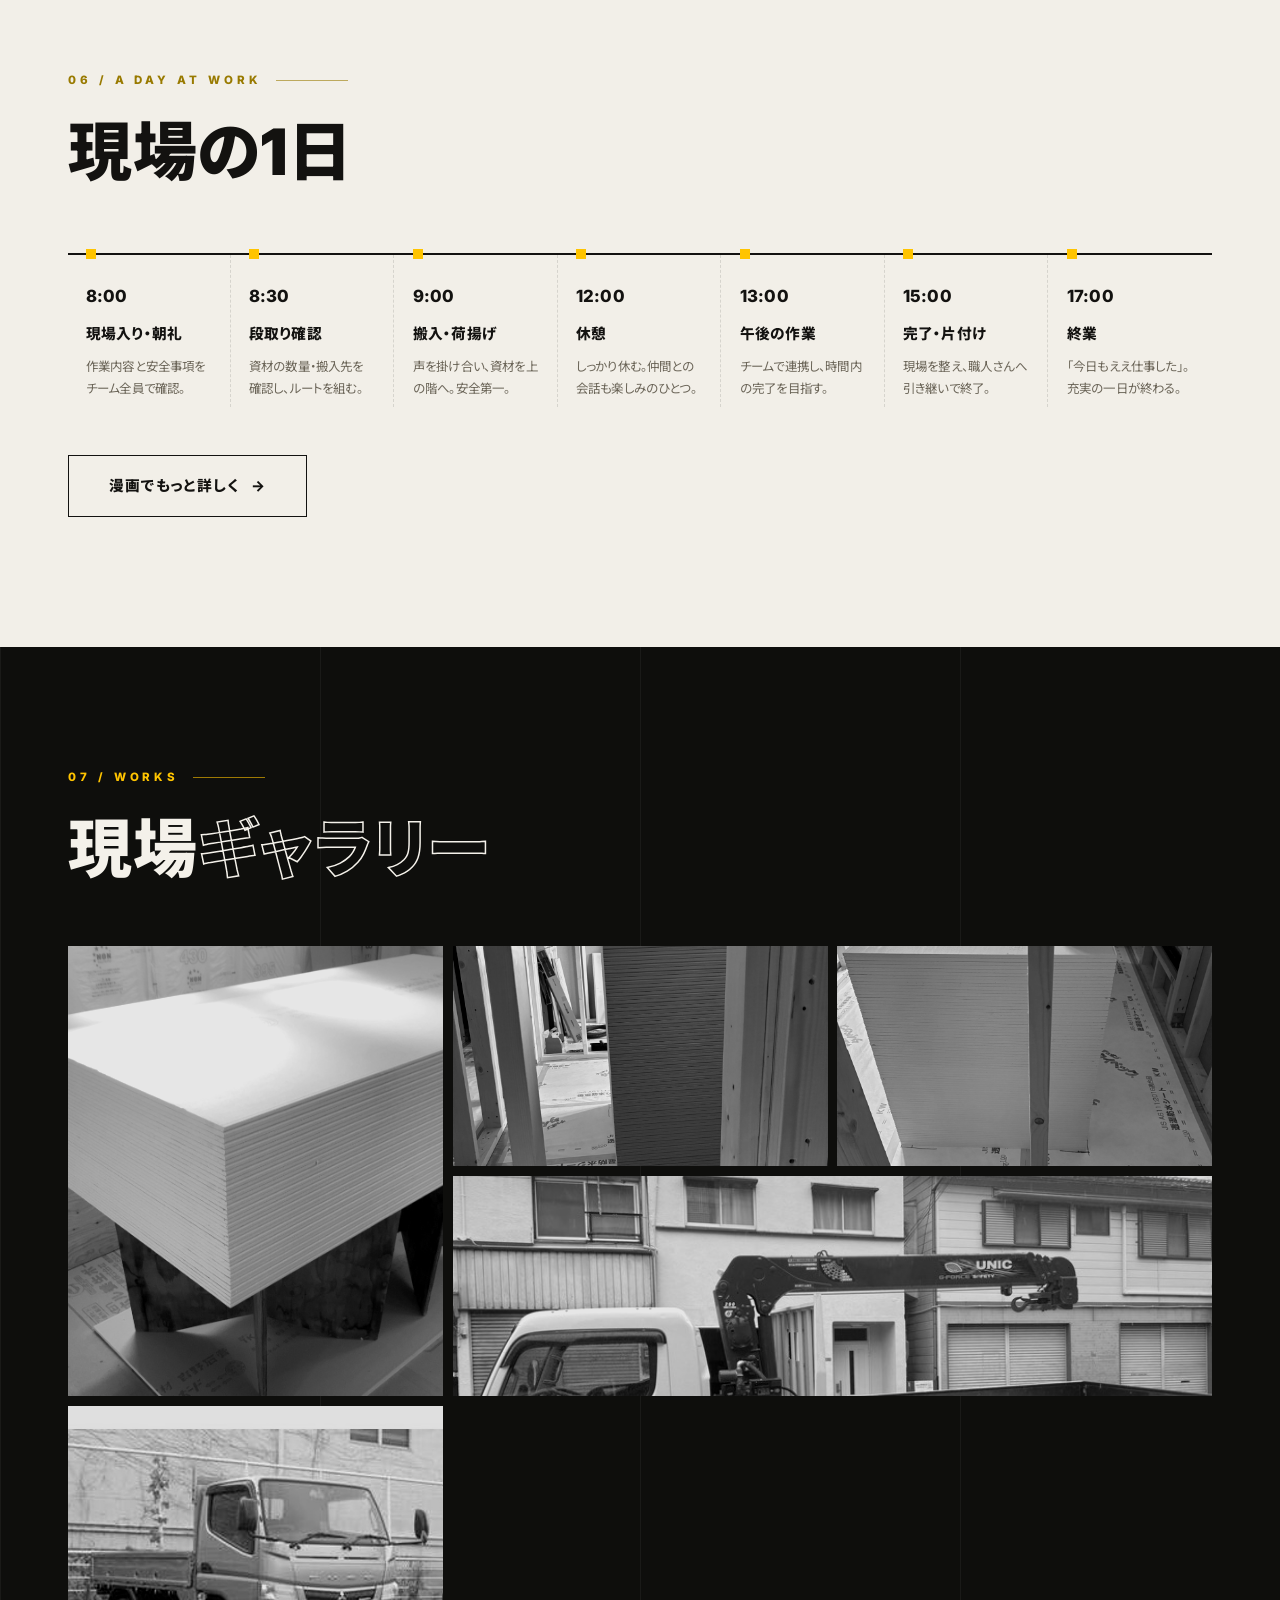
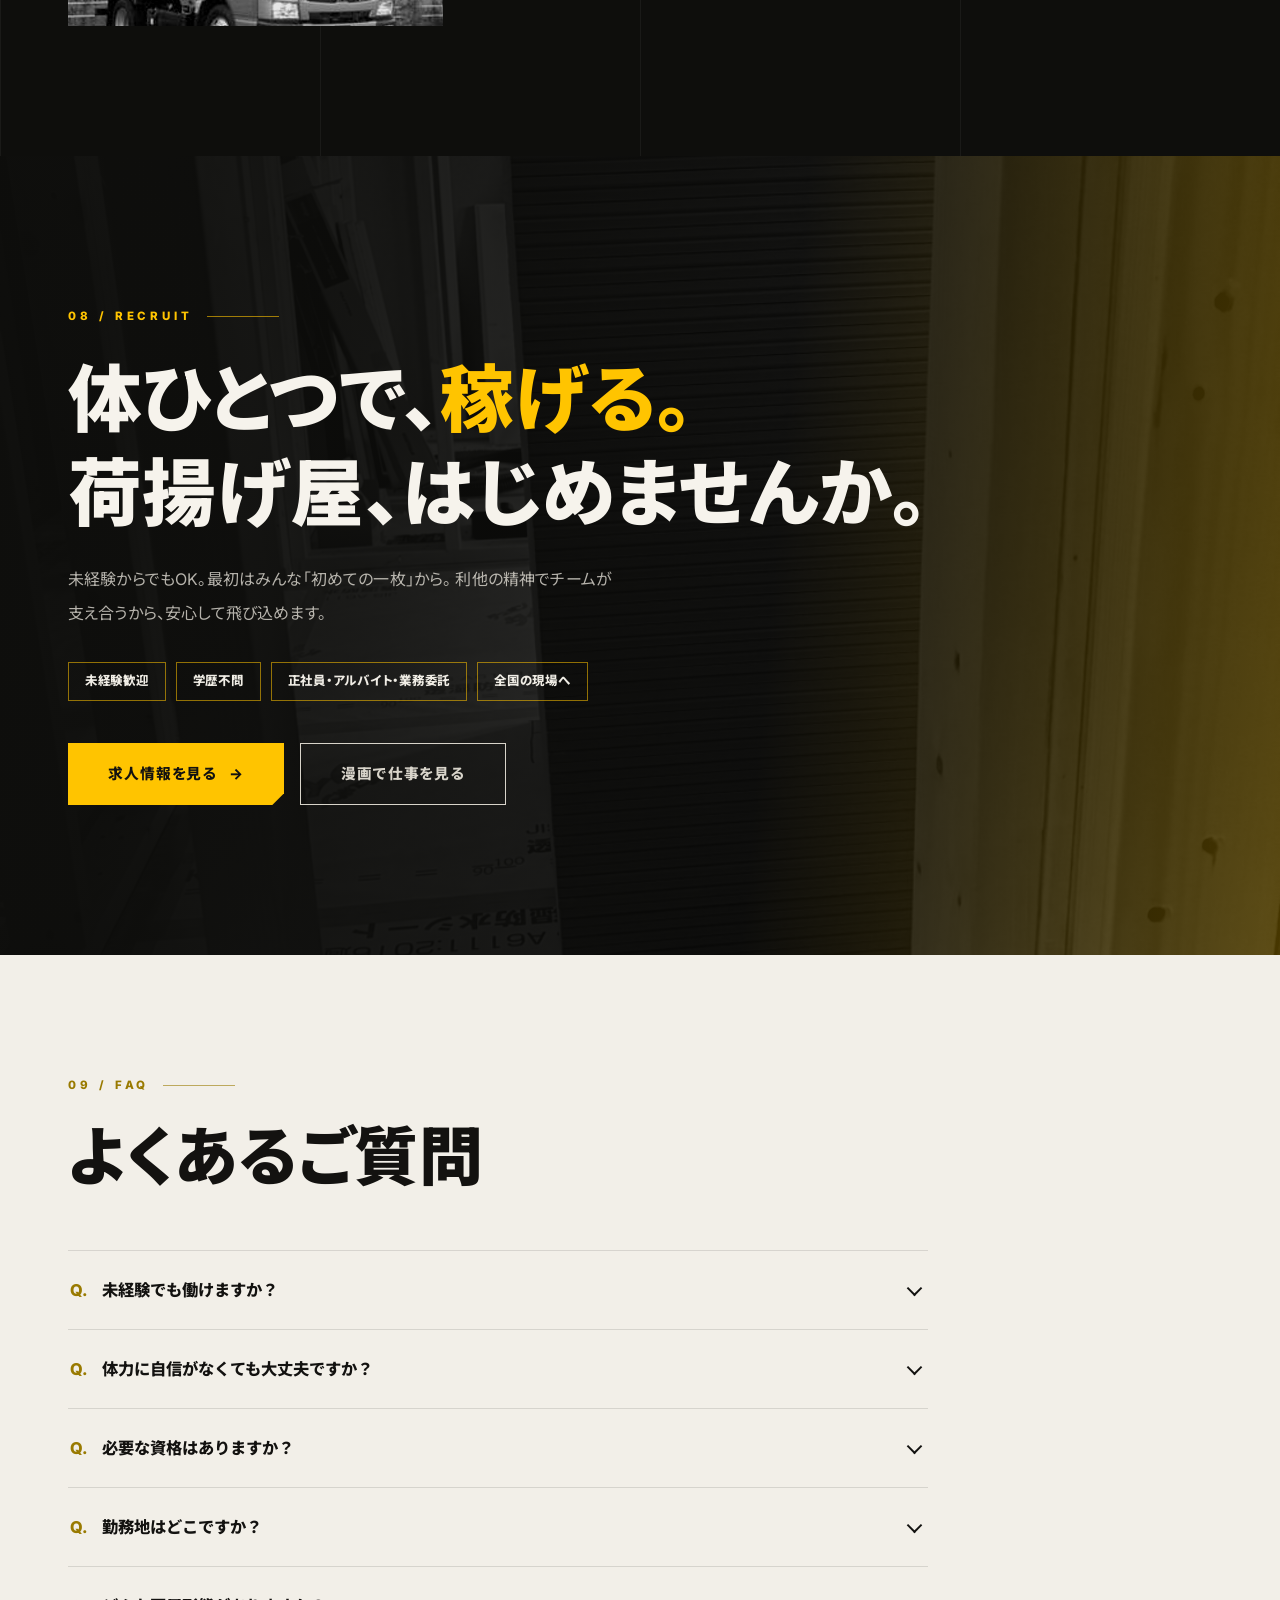
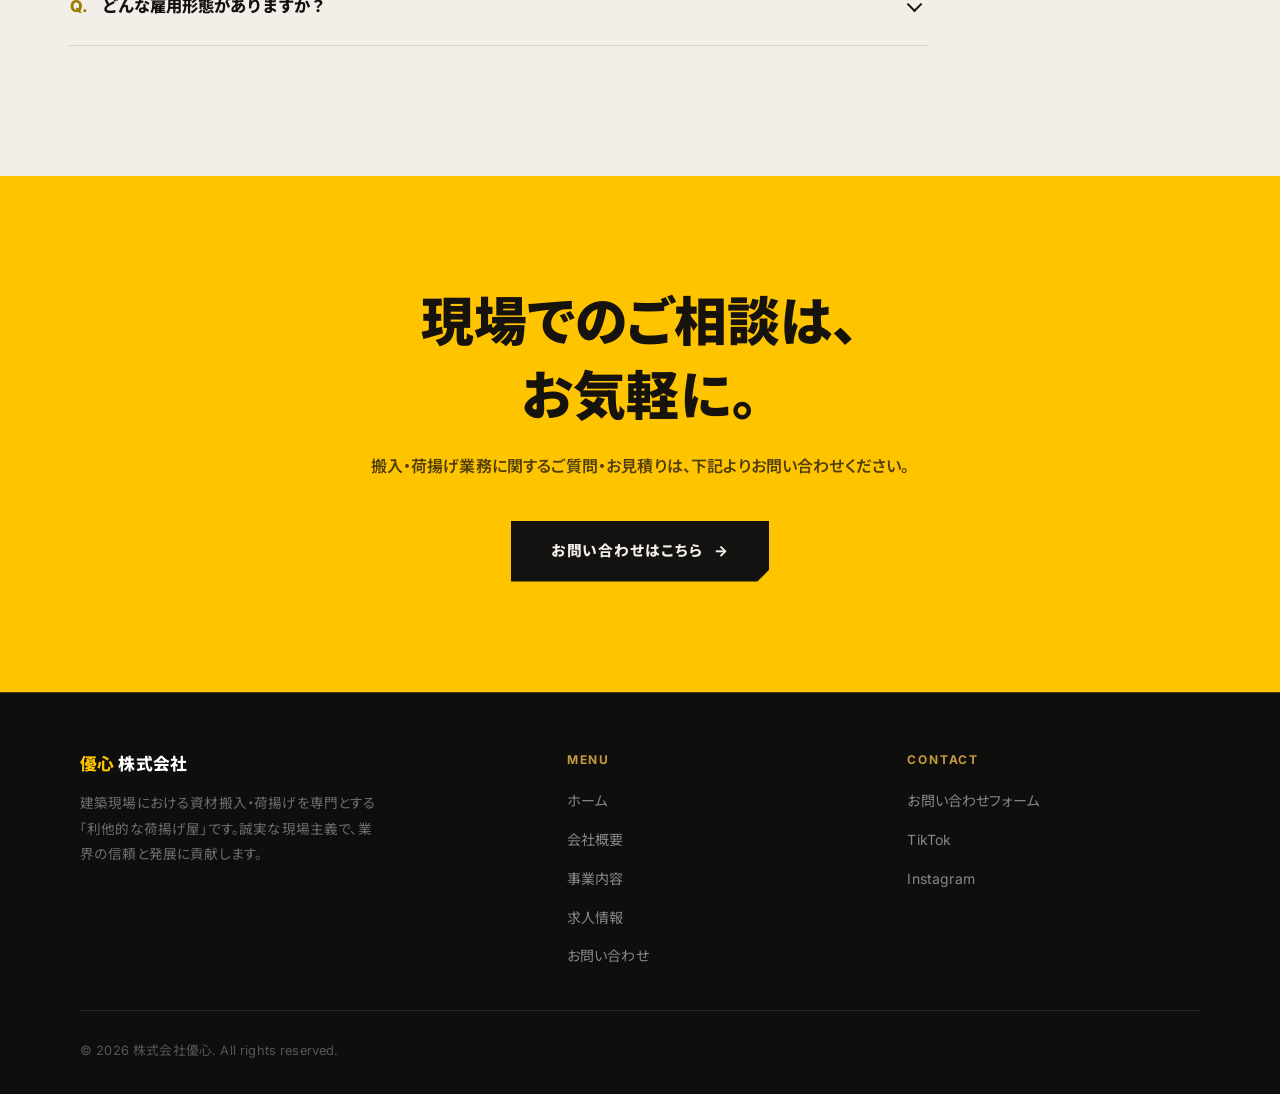
==== commit 635efeb9: "Rename service to 資材搬入作業 on home page Co-Authored-By: Claude Fable 5 <noreply@anthropic.com> Claude-" ====
--- a/index.html
+++ b/index.html
@@ -4,9 +4,33 @@
   <meta charset="UTF-8">
   <meta name="viewport" content="width=device-width, initial-scale=1.0">
   <title>株式会社優心 | 建築現場の搬入・荷揚げ専門｜大阪</title>
-  <meta name="description" content="株式会社優心は、大阪を拠点に建築現場の資材搬入・荷揚げを専門とする「利他的な荷揚げ屋」です。誠実な現場主義で、全国の現場を支えます。未経験歓迎・求人募集中。">
-  <link rel="stylesheet" href="style.css?v=yellow1">
-  <link rel="stylesheet" href="home.css?v=yellow1">
+  <meta name="description" content="株式会社優心は、大阪を拠点に建築現場の資材搬入・荷揚げ（石膏ボード・PB・建材の搬入）を専門とする「利他的な荷揚げ屋」です。誠実な現場主義で、全国の現場を支えます。未経験歓迎・求人募集中。">
+  <link rel="stylesheet" href="style.css?v=yellow2">
+  <link rel="stylesheet" href="home.css?v=yellow2">
+  <link rel="canonical" href="https://kyouyuuyushin129-cell.github.io/yushin-hp/">
+  <meta property="og:title" content="株式会社優心 | 建築現場の搬入・荷揚げ専門｜大阪">
+  <meta property="og:description" content="株式会社優心は、大阪を拠点に建築現場の資材搬入・荷揚げ（石膏ボード・PB・建材の搬入）を専門とする「利他的な荷揚げ屋」です。誠実な現場主義で、全国の現場を支えます。未経験歓迎・求人募集中。">
+  <meta property="og:url" content="https://kyouyuuyushin129-cell.github.io/yushin-hp/">
+  <meta property="og:type" content="website">
+  <meta property="og:image" content="https://kyouyuuyushin129-cell.github.io/yushin-hp/logo.png">
+  <script type="application/ld+json">
+  {
+    "@context": "https://schema.org",
+    "@type": "LocalBusiness",
+    "name": "株式会社優心",
+    "description": "大阪を拠点に建築現場の資材搬入・荷揚げ（石膏ボードなど建材の搬入）を行う専門会社。全国対応。",
+    "url": "https://kyouyuuyushin129-cell.github.io/yushin-hp/",
+    "logo": "https://kyouyuuyushin129-cell.github.io/yushin-hp/logo.png",
+    "address": {
+      "@type": "PostalAddress",
+      "addressLocality": "大阪市都島区",
+      "addressRegion": "大阪府",
+      "addressCountry": "JP"
+    },
+    "areaServed": "大阪府を中心に全国",
+    "knowsAbout": ["荷揚げ", "資材搬入", "石膏ボード搬入", "建築現場サポート"]
+  }
+  </script>
 </head>
 <body>
 
@@ -154,7 +178,7 @@
           <a href="business.html" class="svc-row">
             <span class="no">01</span>
             <div>
-              <h3>資材搬入業</h3>
+              <h3>資材搬入作業</h3>
               <p>建築現場への各種資材の搬入作業。段取りから完了まで、責任を持って対応します。</p>
             </div>
             <span class="arw">→</span>
@@ -327,7 +351,7 @@
       }, 6000);
     })();
   </script>
-  <script src="site.js?v=yellow1" defer></script>
+  <script src="site.js?v=yellow2" defer></script>
 
 </body>
 </html>
--- a/home.css
+++ b/home.css
@@ -54,7 +54,8 @@
 }
 .ed-title .stroke { color: transparent; }
 .dark-sec .ed-title .stroke { -webkit-text-stroke: 1.5px #f4f1ea; }
-.light-sec .ed-title .stroke { -webkit-text-stroke: 1.5px var(--ink); }
+/* light backgrounds: solid amber (outline text doubled/rendered poorly on some devices) */
+.light-sec .ed-title .stroke { -webkit-text-stroke: 0; color: #c79a3c; }
 .dark-sec { background: var(--coal); color: #e6e2d8; }
 .dark-sec .ed-title { color: #f4f1ea; }
 .light-sec { background: var(--paper); color: #3c3933; }
